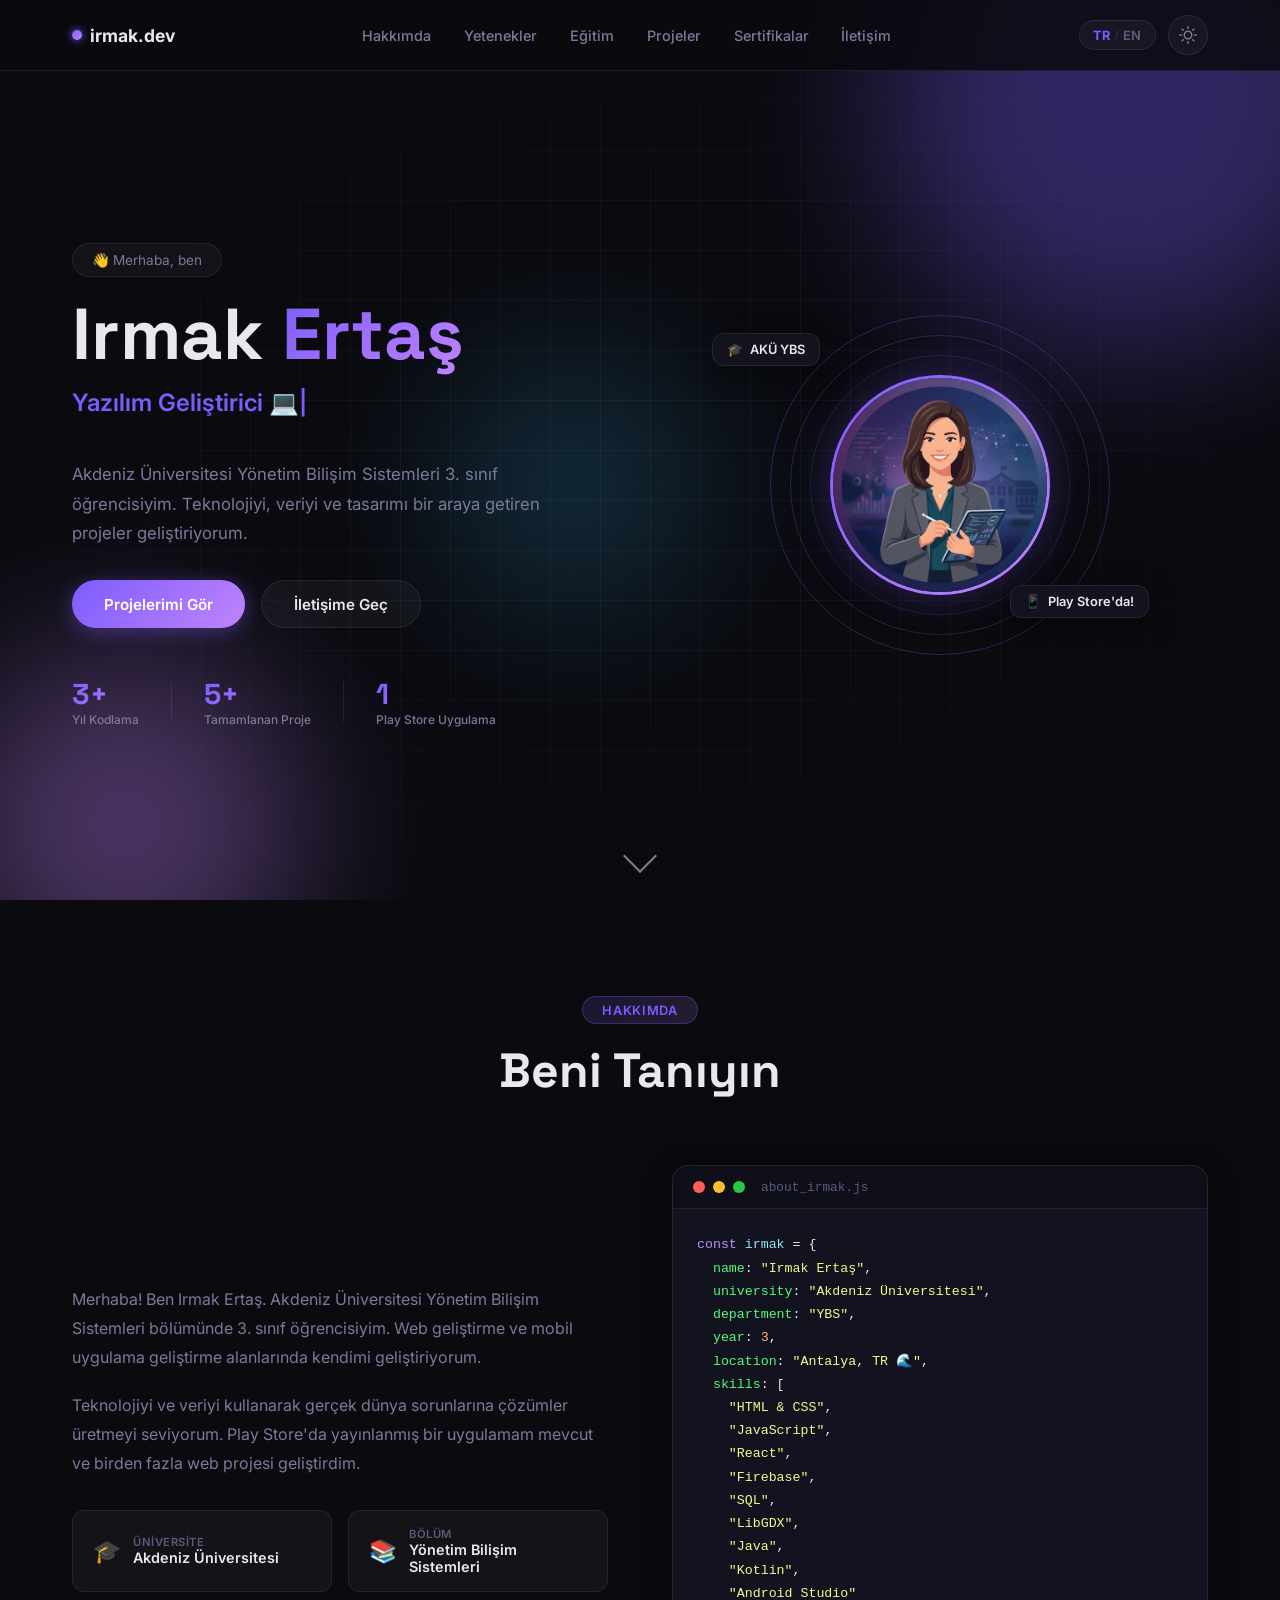
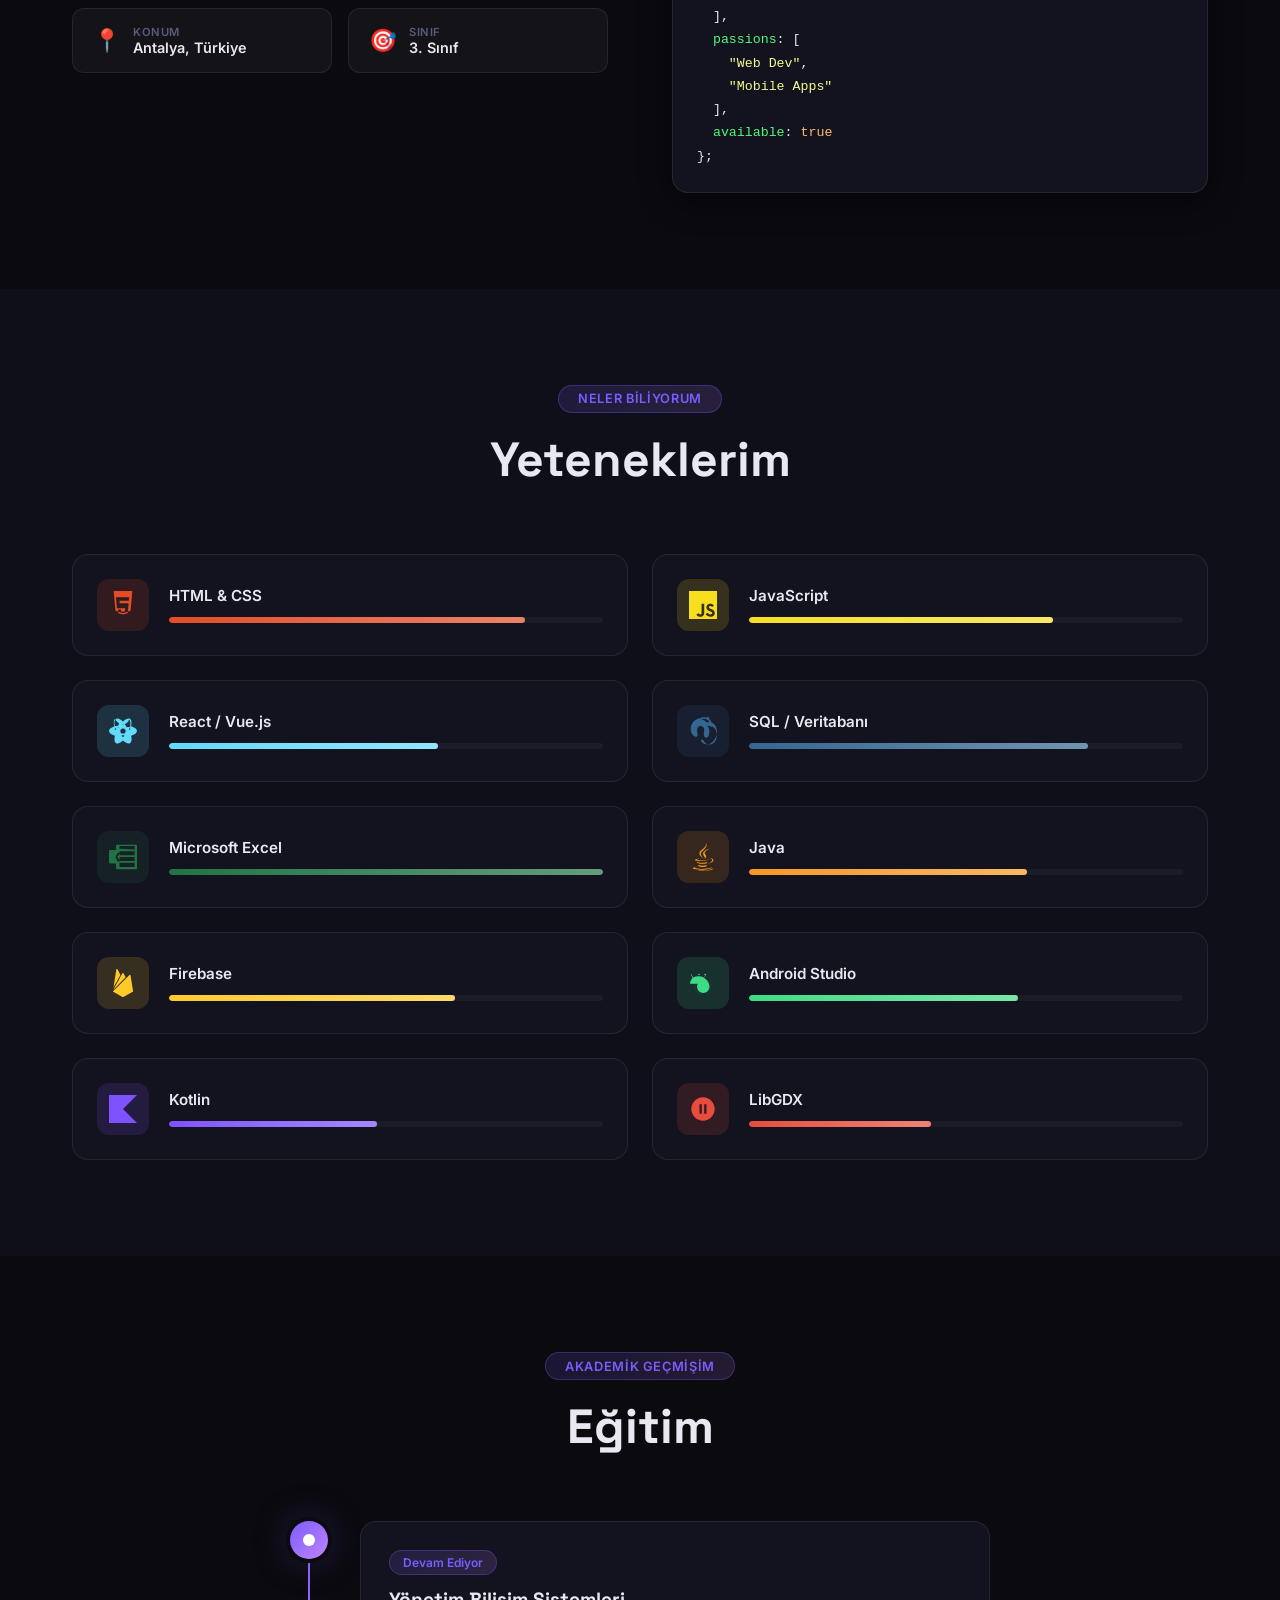
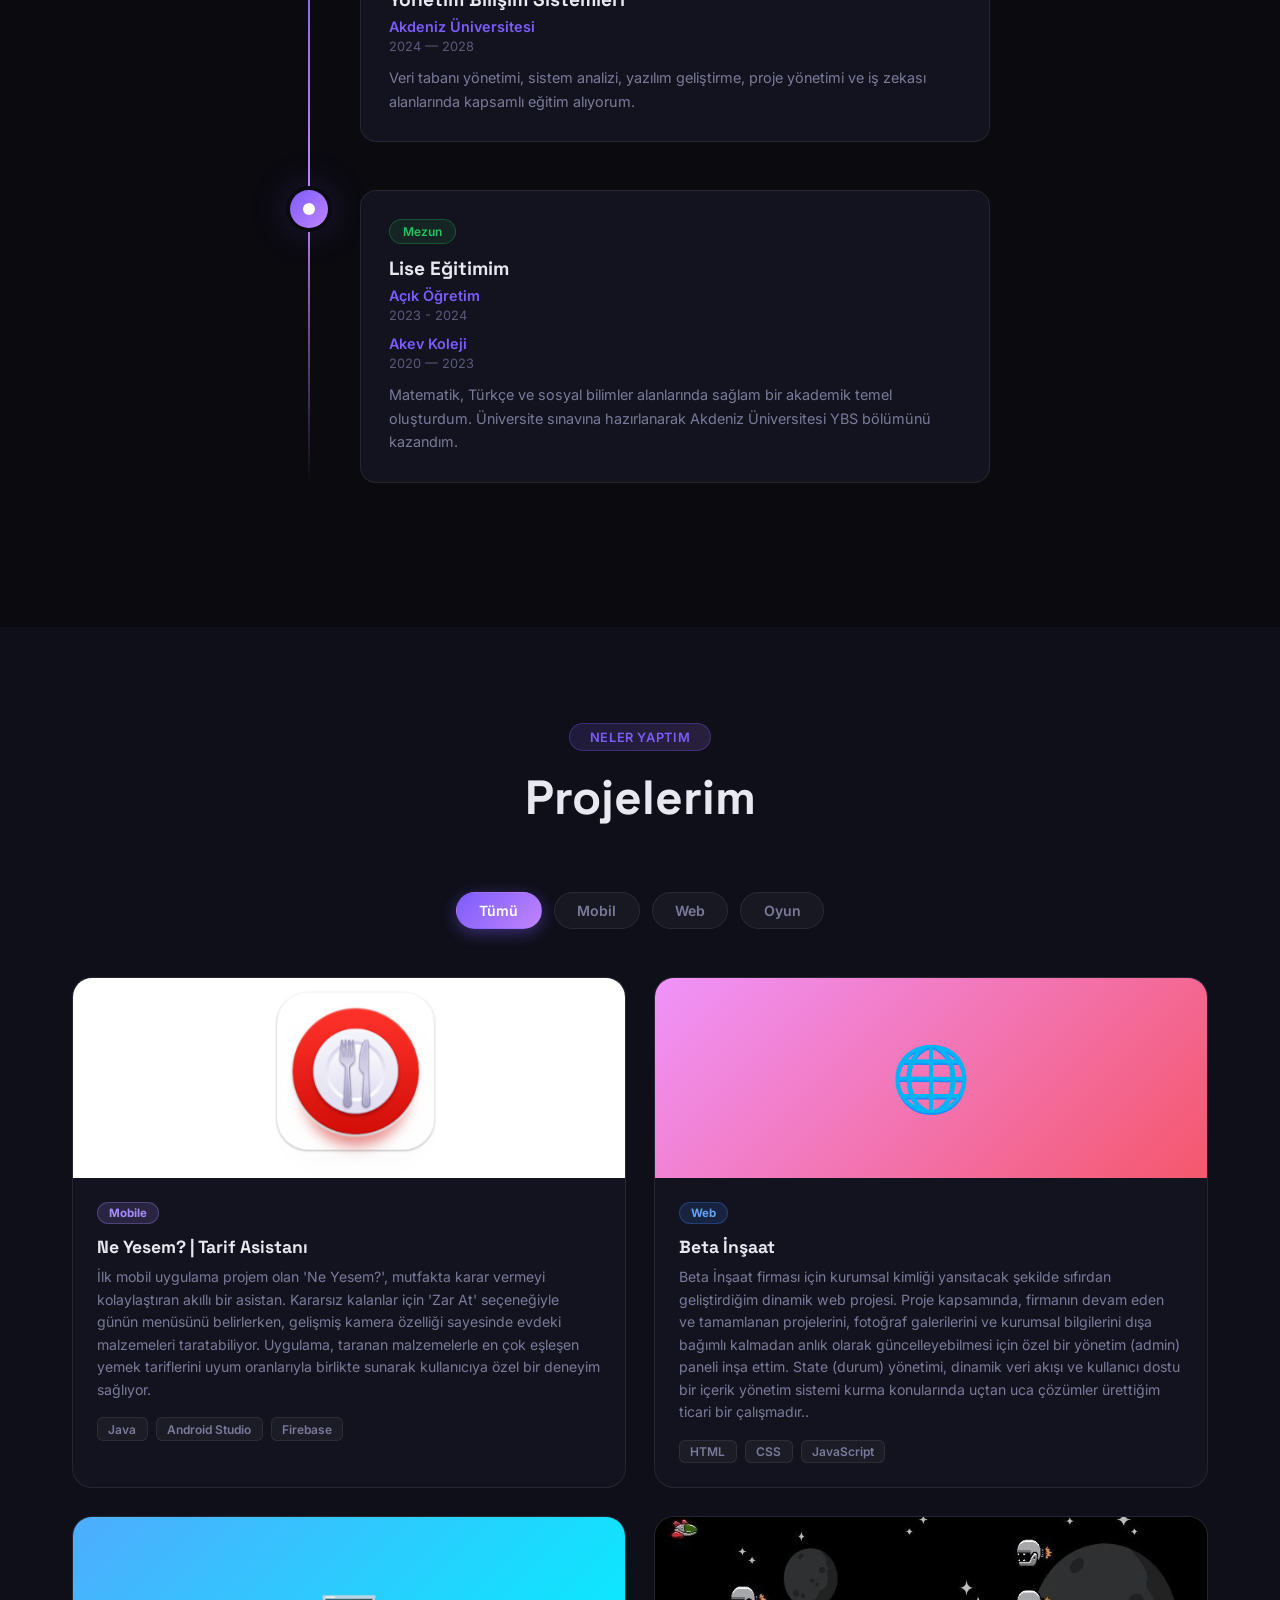
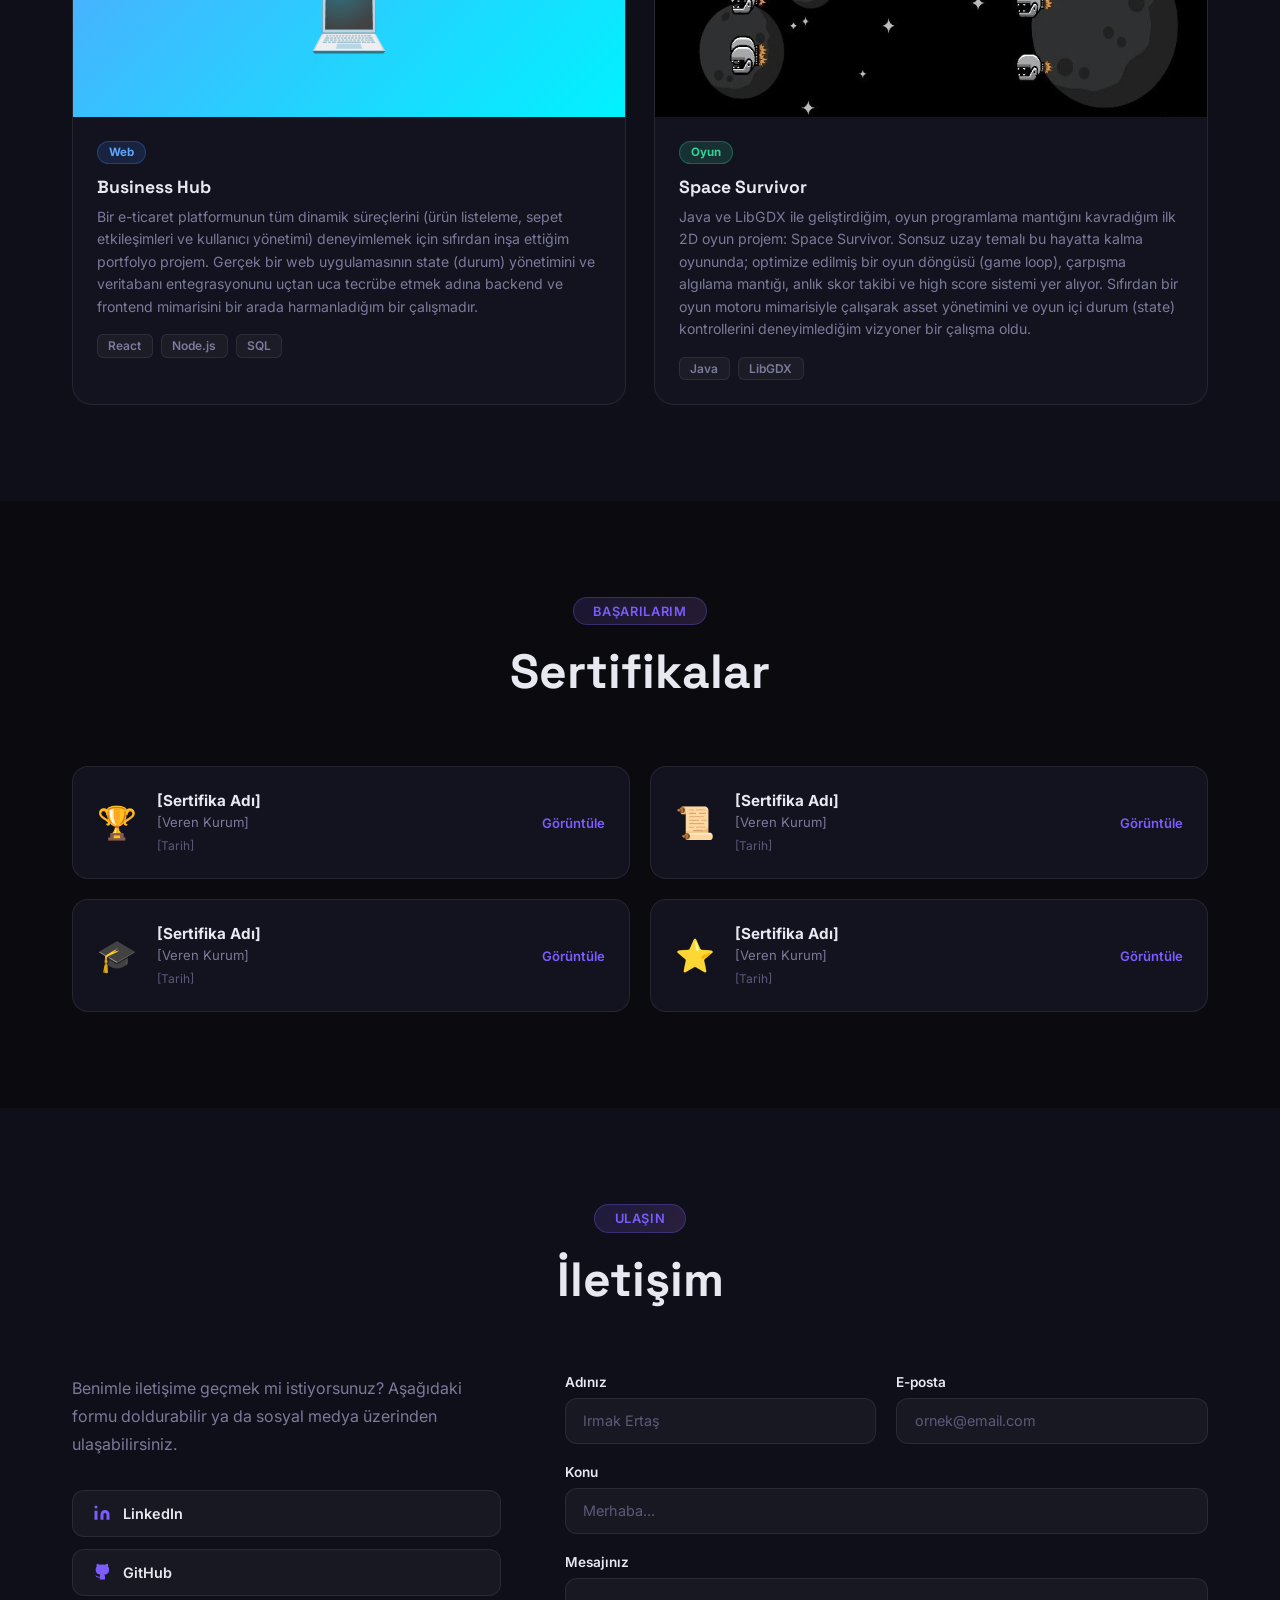
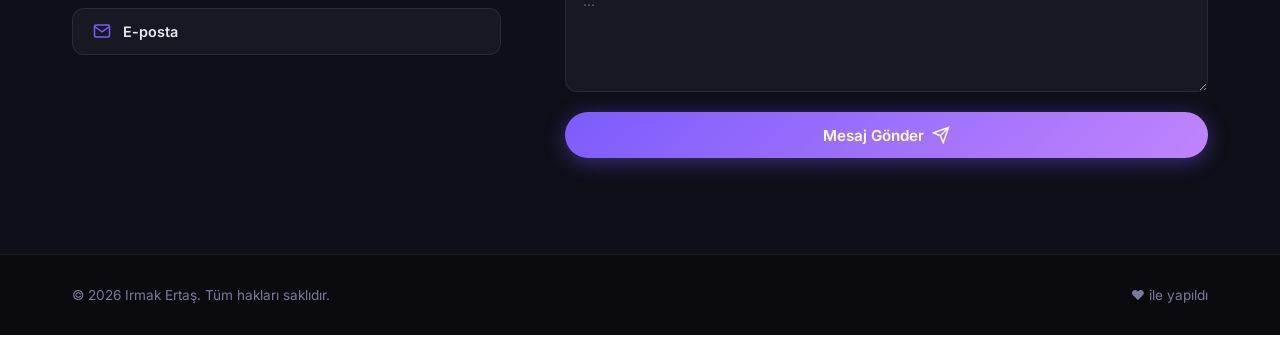
==== index.html @ b8848ba7 "Initial commit - Portfolio website with project details modal" ====
<!DOCTYPE html>
<html lang="tr" data-theme="dark">

<head>
  <meta charset="UTF-8" />
  <meta name="viewport" content="width=device-width, initial-scale=1.0" />
  <title>Irmak Ertaş | Portfolio</title>
  <meta name="description"
    content="Akdeniz Üniversitesi Yönetim Bilişim Sistemleri 3. sınıf öğrencisi Irmak Ertaş'ın kişisel portfolio web sitesi." />
  <link rel="preconnect" href="https://fonts.googleapis.com" />
  <link rel="preconnect" href="https://fonts.gstatic.com" crossorigin />
  <link
    href="https://fonts.googleapis.com/css2?family=Inter:wght@300;400;500;600;700;800;900&family=Space+Grotesk:wght@400;500;600;700&display=swap"
    rel="stylesheet" />
  <link rel="stylesheet" href="style.css" />
</head>

<body>

  <!-- ========== NAVBAR ========== -->
  <nav class="navbar" id="navbar">
    <div class="nav-container">
      <a href="#" class="nav-logo">
        <span class="logo-dot"></span>
        <span class="logo-text">irmak.dev</span>
      </a>
      <ul class="nav-links" id="navLinks">
        <li><a href="#about" data-tr="Hakkımda" data-en="About">Hakkımda</a></li>
        <li><a href="#skills" data-tr="Yetenekler" data-en="Skills">Yetenekler</a></li>
        <li><a href="#education" data-tr="Eğitim" data-en="Education">Eğitim</a></li>
        <li><a href="#projects" data-tr="Projeler" data-en="Projects">Projeler</a></li>
        <li><a href="#certificates" data-tr="Sertifikalar" data-en="Certificates">Sertifikalar</a></li>
        <li><a href="#contact" data-tr="İletişim" data-en="Contact">İletişim</a></li>
      </ul>
      <div class="nav-controls">
        <!-- Language Toggle -->
        <button class="lang-toggle" id="langToggle" aria-label="Language toggle" title="Change language">
          <span class="lang-active" id="langLabel">TR</span>
          <span class="lang-divider">/</span>
          <span class="lang-inactive">EN</span>
        </button>
        <!-- Theme Toggle -->
        <button class="theme-toggle" id="themeToggle" aria-label="Toggle theme">
          <svg class="sun-icon" xmlns="http://www.w3.org/2000/svg" viewBox="0 0 24 24" fill="none" stroke="currentColor"
            stroke-width="2" stroke-linecap="round" stroke-linejoin="round">
            <circle cx="12" cy="12" r="5" />
            <line x1="12" y1="1" x2="12" y2="3" />
            <line x1="12" y1="21" x2="12" y2="23" />
            <line x1="4.22" y1="4.22" x2="5.64" y2="5.64" />
            <line x1="18.36" y1="18.36" x2="19.78" y2="19.78" />
            <line x1="1" y1="12" x2="3" y2="12" />
            <line x1="21" y1="12" x2="23" y2="12" />
            <line x1="4.22" y1="19.78" x2="5.64" y2="18.36" />
            <line x1="18.36" y1="5.64" x2="19.78" y2="4.22" />
          </svg>
          <svg class="moon-icon" xmlns="http://www.w3.org/2000/svg" viewBox="0 0 24 24" fill="none"
            stroke="currentColor" stroke-width="2" stroke-linecap="round" stroke-linejoin="round">
            <path d="M21 12.79A9 9 0 1 1 11.21 3 7 7 0 0 0 21 12.79z" />
          </svg>
        </button>
        <!-- Hamburger -->
        <button class="hamburger" id="hamburger" aria-label="Menu">
          <span></span><span></span><span></span>
        </button>
      </div>
    </div>
  </nav>

  <!-- ========== HERO ========== -->
  <section class="hero" id="home">
    <div class="hero-bg">
      <div class="hero-orb orb-1"></div>
      <div class="hero-orb orb-2"></div>
      <div class="hero-orb orb-3"></div>
      <div class="grid-overlay"></div>
    </div>
    <div class="hero-container">
      <div class="hero-content">
        <div class="hero-badge" data-tr="👋 Merhaba, ben" data-en="👋 Hello, I'm">👋 Merhaba, ben</div>
        <h1 class="hero-name">Irmak <span class="gradient-text">Ertaş</span></h1>
        <div class="hero-typewriter">
          <span id="typewriter-text"></span><span class="cursor">|</span>
        </div>
        <p class="hero-desc"
          data-tr="Akdeniz Üniversitesi Yönetim Bilişim Sistemleri 3. sınıf öğrencisiyim. Teknolojiyi, veriyi ve tasarımı bir araya getiren projeler geliştiriyorum."
          data-en="I'm a 3rd year Management Information Systems student at Akdeniz University, building projects that blend technology, data, and design.">
          Akdeniz Üniversitesi Yönetim Bilişim Sistemleri 3. sınıf öğrencisiyim. Teknolojiyi, veriyi ve tasarımı bir
          araya getiren projeler geliştiriyorum.
        </p>
        <div class="hero-buttons">
          <a href="#projects" class="btn btn-primary" data-tr="Projelerimi Gör" data-en="View My Projects">Projelerimi
            Gör</a>
          <a href="#contact" class="btn btn-secondary" data-tr="İletişime Geç" data-en="Get In Touch">İletişime Geç</a>
        </div>
        <div class="hero-stats">
          <div class="stat-item">
            <span class="stat-num">3+</span>
            <span class="stat-label" data-tr="Yıl Kodlama" data-en="Years Coding">Yıl Kodlama</span>
          </div>
          <div class="stat-divider"></div>
          <div class="stat-item">
            <span class="stat-num">5+</span>
            <span class="stat-label" data-tr="Tamamlanan Proje" data-en="Projects Done">Tamamlanan Proje</span>
          </div>
          <div class="stat-divider"></div>
          <div class="stat-item">
            <span class="stat-num">1</span>
            <span class="stat-label" data-tr="Play Store Uygulama" data-en="Play Store App">Play Store Uygulama</span>
          </div>
        </div>
      </div>
      <div class="hero-visual">
        <div class="avatar-wrapper">
          <div class="avatar-ring ring-1"></div>
          <div class="avatar-ring ring-2"></div>
          <div class="avatar-ring ring-3"></div>
          <div class="avatar-img-container">
            <img src="assets/profile.png" alt="Irmak Ertaş" class="avatar-img" id="profileImg" />
          </div>
          <div class="floating-badge badge-1">
            <span>🎓</span>
            <span data-tr="AKÜ YBS" data-en="AU MIS">AKÜ YBS</span>
          </div>
          <div class="floating-badge badge-2">
            <span>📱</span>
            <span data-tr="Play Store'da!" data-en="On Play Store!">Play Store'da!</span>
          </div>
        </div>
      </div>
    </div>
    <div class="scroll-indicator">
      <div class="scroll-arrow"></div>
    </div>
  </section>

  <!-- ========== ABOUT ========== -->
  <section class="section" id="about">
    <div class="container">
      <div class="section-header">
        <span class="section-tag" data-tr="Hakkımda" data-en="About Me">Hakkımda</span>
        <h2 class="section-title" data-tr="Beni Tanıyın" data-en="Get to Know Me">Beni <span
            class="gradient-text">Tanıyın</span></h2>
      </div>
      <div class="about-grid">
        <div class="about-text">
          <p data-tr="Merhaba! Ben Irmak Ertaş. Akdeniz Üniversitesi Yönetim Bilişim Sistemleri bölümünde 3. sınıf öğrencisiyim. Web geliştirme ve mobil uygulama geliştirme alanlarında kendimi geliştiriyorum."
            data-en="Hi! I'm Irmak Ertaş. I'm a 3rd year Management Information Systems student at Akdeniz University. I'm developing myself in web development, and mobile app development.">
            Merhaba! Ben Irmak Ertaş. Akdeniz Üniversitesi Yönetim Bilişim Sistemleri bölümünde 3. sınıf öğrencisiyim.
            Web geliştirme ve mobil uygulama geliştirme alanlarında kendimi geliştiriyorum.
          </p>
          <p data-tr="Teknolojiyi ve veriyi kullanarak gerçek dünya sorunlarına çözümler üretmeyi seviyorum. Play Store'da yayınlanmış bir uygulamam mevcut ve birden fazla web projesi geliştirdim."
            data-en="I love using technology and data to solve real-world problems. I have a published app on the Play Store and have developed multiple web projects.">
            Teknolojiyi ve veriyi kullanarak gerçek dünya sorunlarına çözümler üretmeyi seviyorum. Play Store'da
            yayınlanmış bir uygulamam mevcut ve birden fazla web projesi geliştirdim.
          </p>
          <p data-tr="" data-en="">

          </p>
          <div class="about-info-cards">
            <div class="info-card">
              <span class="info-icon">🎓</span>
              <div>
                <span class="info-label" data-tr="Üniversite" data-en="University">Üniversite</span>
                <span class="info-value">Akdeniz Üniversitesi</span>
              </div>
            </div>
            <div class="info-card">
              <span class="info-icon">📚</span>
              <div>
                <span class="info-label" data-tr="Bölüm" data-en="Department">Bölüm</span>
                <span class="info-value" data-tr="Yönetim Bilişim Sistemleri"
                  data-en="Management Information Systems">Yönetim Bilişim Sistemleri</span>
              </div>
            </div>
            <div class="info-card">
              <span class="info-icon">📍</span>
              <div>
                <span class="info-label" data-tr="Konum" data-en="Location">Konum</span>
                <span class="info-value">Antalya, Türkiye</span>
              </div>
            </div>
            <div class="info-card">
              <span class="info-icon">🎯</span>
              <div>
                <span class="info-label" data-tr="Sınıf" data-en="Year">Sınıf</span>
                <span class="info-value" data-tr="3. Sınıf" data-en="3rd Year">3. Sınıf</span>
              </div>
            </div>
          </div>
        </div>
        <div class="about-card-visual">
          <div class="code-card">
            <div class="code-header">
              <span class="code-dot red"></span>
              <span class="code-dot yellow"></span>
              <span class="code-dot green"></span>
              <span class="code-filename">about_irmak.js</span>
            </div>
            <pre class="code-body"><code><span class="c-purple">const</span> <span class="c-blue">irmak</span> = {
  <span class="c-green">name</span>: <span class="c-yellow">"Irmak Ertaş"</span>,
  <span class="c-green">university</span>: <span class="c-yellow">"Akdeniz Üniversitesi"</span>,
  <span class="c-green">department</span>: <span class="c-yellow">"YBS"</span>,
  <span class="c-green">year</span>: <span class="c-orange">3</span>,
  <span class="c-green">location</span>: <span class="c-yellow">"Antalya, TR 🌊"</span>,
  <span class="c-green">skills</span>: [
    <span class="c-yellow">"HTML & CSS"</span>,
    <span class="c-yellow">"JavaScript"</span>,
    <span class="c-yellow">"React"</span>,
    <span class="c-yellow">"Firebase"</span>,
    <span class="c-yellow">"SQL"</span>,
    <span class="c-yellow">"LibGDX"</span>,
    <span class="c-yellow">"Java"</span>,
    <span class="c-yellow">"Kotlin"</span>,
    <span class="c-yellow">"Android Studio"</span>
  ],
  <span class="c-green">passions</span>: [
    <span class="c-yellow">"Web Dev"</span>,
    <span class="c-yellow">"Mobile Apps"</span>
  ],
  <span class="c-green">available</span>: <span class="c-orange">true</span>
};</code></pre>
          </div>
        </div>
      </div>
    </div>
  </section>

  <!-- ========== SKILLS ========== -->
  <section class="section section-alt" id="skills">
    <div class="container">
      <div class="section-header">
        <span class="section-tag" data-tr="Neler Biliyorum" data-en="What I Know">Neler Biliyorum</span>
        <h2 class="section-title" data-tr="Yeteneklerim" data-en="My Skills">Yetene<span
            class="gradient-text">klerim</span></h2>
      </div>
      <div class="skills-grid">

        <!-- HTML & CSS — 3 proje, temel web, güçlü -->
        <div class="skill-card">
          <div class="skill-icon-wrap" style="--c:#e34c26">
            <svg viewBox="0 0 24 24" fill="currentColor">
              <path
                d="M4 0l1.5 17 6.5 2 6.5-2L20 0H4zm13.3 5.3l-.3 3H9l.2 2.3h7.6l-.8 8.5-4 1.1-4-1.1-.3-3.3h2.5l.1 1.5 1.7.5 1.7-.5.2-2.5H6.8L6 5.3h11.3z" />
            </svg>
          </div>
          <div class="skill-info">
            <div class="skill-name-row">
              <span class="skill-name">HTML &amp; CSS</span>
            </div>
            <div class="skill-bar">
              <div class="skill-fill" style="--pct:82%;--c:#e34c26"></div>
            </div>
          </div>
        </div>

        <!-- JavaScript — 3 proje -->
        <div class="skill-card">
          <div class="skill-icon-wrap" style="--c:#f7df1e">
            <svg viewBox="0 0 24 24" fill="currentColor">
              <path
                d="M0 0h24v24H0V0zm22.034 18.276c-.175-1.095-.888-2.015-3.003-2.873-.736-.345-1.554-.585-1.797-1.14-.091-.33-.105-.51-.046-.705.15-.646.915-.84 1.515-.66.39.12.75.42.976.9 1.034-.676 1.034-.676 1.755-1.125-.27-.42-.404-.601-.586-.78-.63-.705-1.469-1.065-2.834-1.034l-.705.089c-.676.165-1.32.525-1.71 1.005-1.14 1.291-.811 3.541.569 4.471 1.365 1.02 3.361 1.244 3.616 2.205.24 1.17-.87 1.545-1.966 1.41-.811-.18-1.26-.586-1.755-1.336l-1.83 1.051c.21.48.45.689.81 1.109 1.74 1.756 6.09 1.666 6.871-1.004.029-.09.24-.705.074-1.65l.046.067zm-8.983-7.245h-2.248c0 1.938-.009 3.864-.009 5.805 0 1.232.063 2.363-.138 2.711-.33.689-1.18.601-1.566.48-.396-.196-.597-.466-.83-.855-.063-.105-.11-.196-.127-.196l-1.825 1.125c.305.63.75 1.172 1.324 1.517.855.51 2.004.675 3.207.405.783-.226 1.458-.691 1.811-1.411.51-.93.402-2.07.397-3.346.012-2.054 0-4.109 0-6.179l.004-.056z" />
            </svg>
          </div>
          <div class="skill-info">
            <div class="skill-name-row">
              <span class="skill-name">JavaScript</span>
            </div>
            <div class="skill-bar">
              <div class="skill-fill" style="--pct:70%;--c:#f7df1e"></div>
            </div>
          </div>
        </div>

        <!-- React / Vue.js — 3 proje, framework daha zor -->
        <div class="skill-card">
          <div class="skill-icon-wrap" style="--c:#61dafb">
            <svg viewBox="0 0 24 24" fill="currentColor">
              <path
                d="M14.23 12.004a2.236 2.236 0 0 1-2.235 2.236 2.236 2.236 0 0 1-2.236-2.236 2.236 2.236 0 0 1 2.235-2.236 2.236 2.236 0 0 1 2.236 2.236zm2.648-10.69c-1.346 0-3.107.96-4.888 2.622-1.78-1.653-3.542-2.602-4.887-2.602-.41 0-.783.093-1.106.278-1.375.793-1.683 3.264-.973 6.365C1.98 8.917 0 10.42 0 12.004c0 1.59 1.99 3.097 5.043 4.03-.704 3.113-.39 5.588.988 6.38.32.187.69.275 1.102.275 1.345 0 3.107-.96 4.888-2.624 1.78 1.654 3.542 2.603 4.887 2.603.41 0 .783-.09 1.106-.275 1.374-.792 1.683-3.263.973-6.365C22.02 15.096 24 13.59 24 12.004c0-1.59-1.99-3.097-5.043-4.032.704-3.11.39-5.587-.988-6.38-.318-.184-.688-.277-1.092-.278zm-.005 1.09c.735 0 1.445.416 1.445 3.354 0 .92-.108 1.937-.311 2.993a18.85 18.85 0 0 0-.427-.064 30.19 30.19 0 0 0-.951-.096 29.23 29.23 0 0 0-1.463-.058c-.468-.713-.962-1.4-1.487-2.046.553-.558 1.097-1.06 1.617-1.489 1.036-.861 1.99-1.594 1.577-1.594zm-10.56 0c-.413 0-.76.222-.76.22 0 0 .54.733 1.577 1.594.52.43 1.064.931 1.617 1.49-.525.645-1.02 1.332-1.487 2.044-.525.015-1.008.038-1.463.059-.318.014-.638.034-.951.096a18.85 18.85 0 0 0-.427.064c-.203-1.056-.31-2.073-.31-2.993 0-2.938.71-3.354 1.445-3.354zm5.307 3.99c.289.003.578.013.865.027a29.41 29.41 0 0 1 .77.066 23.6 23.6 0 0 1-.771.066 29.41 29.41 0 0 1-.864.027zm3.483 1.648a32.23 32.23 0 0 1 .627 1.127c-.206.016-.414.03-.624.042a35.7 35.7 0 0 0-.003-1.17zm-6.966 0c0 .392-.003.784 0 1.17-.21-.012-.418-.026-.624-.042.182-.38.393-.757.624-1.128zm9.726 1.584c.186.352.36.705.52 1.056a20.01 20.01 0 0 1-.874.256c-.17-.356-.35-.71-.541-1.06.31-.083.607-.166.895-.252zm-12.485 0c.288.086.585.169.895.252-.19.35-.37.704-.54 1.06a20.01 20.01 0 0 1-.874-.256c.16-.351.334-.704.52-1.056zM12 15.71c.438 0 .869-.012 1.294-.034-.416.672-.84 1.28-1.294 1.8-.454-.52-.878-1.128-1.294-1.8.425.022.856.034 1.294.034z" />
            </svg>
          </div>
          <div class="skill-info">
            <div class="skill-name-row">
              <span class="skill-name">React / Vue.js</span>
            </div>
            <div class="skill-bar">
              <div class="skill-fill" style="--pct:62%;--c:#61dafb"></div>
            </div>
          </div>
        </div>

        <!-- SQL — YBS öğrencisi, ders + proje -->
        <div class="skill-card">
          <div class="skill-icon-wrap" style="--c:#336791">
            <svg viewBox="0 0 24 24" fill="currentColor">
              <path
                d="M17.128 0a10.134 10.134 0 0 0-2.755.403l-.063.02A10.922 10.922 0 0 0 12.6.258C11.422.238 10.41.524 9.594 1.101L9.5 1.166C7.5 1.35 5.633 2.295 4.24 3.646 2.495 5.38 1.52 7.624 1.47 9.94c-.055 2.048.52 3.874 1.662 5.272.59.72 1.613 1.58 2.7 1.728.438.07.81-.04 1.08-.298a.87.87 0 0 0 .35-.598l.008-.078c.118-1.286-.044-2.187-.186-3.006-.11-.632-.21-1.226-.18-1.924.072-1.816 1.42-3.23 3.026-3.23.37 0 .744.07 1.106.202 1.03.381 1.754 1.283 1.95 2.374.14.779.067 1.54-.09 2.18-.312 1.24-.343 2.335-.104 3.355.09.37.318 1.2 1.102 1.588.44.22.91.27 1.36.15.775-.21 1.36-.89 1.77-2.016.343-.958.507-2.03.507-3.26 0-1.466-.39-2.82-1.11-3.82a5.077 5.077 0 0 0-.925-1.002c.326-.024.66-.035 1-.035.877 0 1.743.126 2.58.375 3.04.892 4.75 3.597 4.75 7.55 0 1.84-.364 3.5-1.05 4.84-.617 1.215-1.48 2.14-2.52 2.712a5.18 5.18 0 0 1-2.604.666c-1.26 0-2.516-.463-3.586-1.302-.83-.648-1.428-1.46-1.753-2.406l-.114-.335-.328-.127a3.31 3.31 0 0 0-.637-.164c-.265-.04-.5-.013-.66.076-.225.125-.325.37-.275.656.11.633.455 1.22 1.007 1.745 1.136 1.077 2.656 1.656 4.276 1.656.757 0 1.532-.145 2.264-.432 1.132-.44 2.165-1.21 2.99-2.233C23.59 17.086 24 15.2 24 13.08c0-2.57-.61-4.665-1.815-6.172C20.967 5.36 19.304 4.37 17.128 4.37a7.79 7.79 0 0 0-2.082.28 6.085 6.085 0 0 0-2.95-2.197 6.8 6.8 0 0 0-1.64-.405c.37-.196.776-.34 1.214-.427.723-.143 1.48-.143 2.198-.005 1.263.243 2.37.87 3.194 1.815.835.96 1.29 2.225 1.29 3.64 0 .45-.044.898-.13 1.333a4.15 4.15 0 0 1 .56-.037c.263 0 .52.022.77.065a8.45 8.45 0 0 0 .085-.898c.04-.658.006-1.29-.098-1.874-.26-1.475-1.025-2.73-2.205-3.63A6.67 6.67 0 0 0 17.128 0z" />
            </svg>
          </div>
          <div class="skill-info">
            <div class="skill-name-row">
              <span class="skill-name">SQL / Veritabanı</span>
            </div>
            <div class="skill-bar">
              <div class="skill-fill" style="--pct:78%;--c:#336791"></div>
            </div>
          </div>
        </div>

        <!-- Excel — YBS öğrencisi, aktif kullanım -->
        <div class="skill-card">
          <div class="skill-icon-wrap" style="--c:#217346">
            <svg viewBox="0 0 24 24" fill="currentColor">
              <path
                d="M23 1.5q.41 0 .7.3.3.29.3.7v19q0 .41-.3.7-.29.3-.7.3H7q-.41 0-.7-.3-.3-.29-.3-.7v-4H1q-.41 0-.7-.3-.3-.29-.3-.7V7q0-.41.3-.7Q.58 6 1 6h5V2.5q0-.41.3-.7.29-.3.7-.3zM6 13.28l1.42 2.66h2.14l-2.38-3.87 2.34-3.63H7.46L6 11.24l-.38.66-.06.1zM4.4 8.44H2.28L2.26 8h-.01v-.01q0-.43.3-.72.28-.3.71-.3h1.24V8.44zm0 1.5v1.5H2.1l-.03-1.5zm0 3v1.5H2.1l-.03-1.5zm0 3v1.5H2.07c-.41 0-.74-.33-.74-.74v-.76zM22 20.5V17H9v3.5zm0-5V12H9v3.5zm0-5V7H9v3.5zm0-5V2.5H9V5z" />
            </svg>
          </div>
          <div class="skill-info">
            <div class="skill-name-row">
              <span class="skill-name">Microsoft Excel</span>
            </div>
            <div class="skill-bar">
              <div class="skill-fill" style="--pct:100%;--c:#217346"></div>
            </div>
          </div>
        </div>

        <!-- Java — 2 proje -->
        <div class="skill-card">
          <div class="skill-icon-wrap" style="--c:#f89820">
            <svg viewBox="0 0 24 24" fill="currentColor">
              <path
                d="M8.851 18.56s-.917.534.653.714c1.902.218 2.874.187 4.969-.211 0 0 .552.346 1.321.646-4.699 2.013-10.633-.118-6.943-1.149M8.276 15.933s-1.028.761.542.924c2.032.209 3.636.227 6.413-.308 0 0 .384.389.987.602-5.679 1.661-12.007.13-7.942-1.218M13.116 11.475c1.158 1.333-.304 2.533-.304 2.533s2.939-1.518 1.589-3.418c-1.261-1.772-2.228-2.652 3.007-5.688 0-.001-8.216 2.051-4.292 6.573M19.33 20.504s.679.559-.747.991c-2.712.822-11.288 1.069-13.669.033-.856-.373.75-.89 1.254-.998.527-.114.828-.093.828-.093-.953-.671-6.156 1.317-2.643 1.887 9.58 1.553 17.462-.7 14.977-1.82M9.292 13.21s-4.362 1.036-1.544 1.412c1.189.159 3.561.123 5.77-.062 1.806-.152 3.618-.477 3.618-.477s-.637.272-1.098.587c-4.429 1.165-12.986.623-10.522-.568 2.082-1.006 3.776-.892 3.776-.892M17.116 17.584c4.503-2.34 2.421-4.589.968-4.285-.355.074-.515.138-.515.138s.132-.207.385-.297c2.875-1.011 5.086 2.981-.928 4.562 0-.001.07-.062.09-.118M14.401 0s2.494 2.494-2.365 6.33c-3.896 3.077-.888 4.832-.001 6.836-2.274-2.053-3.943-3.858-2.824-5.539 1.644-2.469 6.197-3.665 5.19-7.627M9.734 23.924c4.322.277 10.959-.153 11.116-2.198 0 0-.302.775-3.572 1.391-3.688.694-8.239.613-10.937.168 0-.001.553.457 3.393.639" />
            </svg>
          </div>
          <div class="skill-info">
            <div class="skill-name-row">
              <span class="skill-name">Java</span>
            </div>
            <div class="skill-bar">
              <div class="skill-fill" style="--pct:64%;--c:#f89820"></div>
            </div>
          </div>
        </div>

        <!-- Firebase — 3 proje -->
        <div class="skill-card">
          <div class="skill-icon-wrap" style="--c:#FFCA28">
            <svg viewBox="0 0 24 24" fill="currentColor">
              <path
                d="M3.89 15.672L6.255.461A.542.542 0 0 1 7.27.288l2.543 4.771zm16.794 3.692l-2.25-14a.54.54 0 0 0-.919-.295L3.316 19.365l7.856 4.427a1.621 1.621 0 0 0 1.588 0zM14.3 7.147l-1.82-3.482a.542.542 0 0 0-.96 0L3.53 17.984z" />
            </svg>
          </div>
          <div class="skill-info">
            <div class="skill-name-row">
              <span class="skill-name">Firebase</span>
            </div>
            <div class="skill-bar">
              <div class="skill-fill" style="--pct:66%;--c:#FFCA28"></div>
            </div>
          </div>
        </div>

        <!-- Android Studio — 2 proje -->
        <div class="skill-card">
          <div class="skill-icon-wrap" style="--c:#3DDC84">
            <svg viewBox="0 0 24 24" fill="currentColor">
              <path
                d="M17.523 15.341a5.322 5.322 0 0 1-5.321 5.322 5.322 5.322 0 0 1-5.321-5.322 5.322 5.322 0 0 1 5.321-5.322 5.322 5.322 0 0 1 5.321 5.322zm1.338 0a6.66 6.66 0 0 0-6.659-6.66 6.66 6.66 0 0 0-6.66 6.66 6.66 6.66 0 0 0 6.66 6.659 6.66 6.66 0 0 0 6.659-6.659zm-13.32 0c0-3.677 2.983-6.66 6.66-6.66s6.66 2.983 6.66 6.66-2.983 6.659-6.66 6.659-6.66-2.982-6.66-6.659zM3.152 7.531L1.6 4.786a.268.268 0 0 1 .099-.366.268.268 0 0 1 .366.099l1.572 2.722a9.615 9.615 0 0 1 4.534-1.131 9.628 9.628 0 0 1 4.535 1.13l1.57-2.72a.267.267 0 0 1 .366-.1.267.267 0 0 1 .099.366L12.79 7.53a9.496 9.496 0 0 1 4.42 5.19H.774a9.495 9.495 0 0 1 2.378-5.189zm6.02-2.842a.66.66 0 0 1-.659.66.66.66 0 0 1-.66-.66.66.66 0 0 1 .66-.659.66.66 0 0 1 .659.66zm5.321 0a.66.66 0 0 1-.659.66.66.66 0 0 1-.659-.66.66.66 0 0 1 .659-.659.66.66 0 0 1 .659.66z" />
            </svg>
          </div>
          <div class="skill-info">
            <div class="skill-name-row">
              <span class="skill-name">Android Studio</span>
            </div>
            <div class="skill-bar">
              <div class="skill-fill" style="--pct:62%;--c:#3DDC84"></div>
            </div>
          </div>
        </div>

        <!-- Kotlin — 1 proje -->
        <div class="skill-card">
          <div class="skill-icon-wrap" style="--c:#7F52FF">
            <svg viewBox="0 0 24 24" fill="currentColor">
              <path d="M24 24H0V0h24L12 12z" />
            </svg>
          </div>
          <div class="skill-info">
            <div class="skill-name-row">
              <span class="skill-name">Kotlin</span>
            </div>
            <div class="skill-bar">
              <div class="skill-fill" style="--pct:48%;--c:#7F52FF"></div>
            </div>
          </div>
        </div>

        <!-- LibGDX — 1 proje -->
        <div class="skill-card">
          <div class="skill-icon-wrap" style="--c:#e74c3c">
            <svg viewBox="0 0 24 24" fill="currentColor">
              <path
                d="M12 2C6.48 2 2 6.48 2 12s4.48 10 10 10 10-4.48 10-10S17.52 2 12 2zm-1 14H9V8h2v8zm4 0h-2V8h2v8z" />
            </svg>
          </div>
          <div class="skill-info">
            <div class="skill-name-row">
              <span class="skill-name">LibGDX</span>
            </div>
            <div class="skill-bar">
              <div class="skill-fill" style="--pct:42%;--c:#e74c3c"></div>
            </div>
          </div>
        </div>

      </div>
    </div>
  </section>




  <!-- ========== EDUCATION ========== -->
  <section class="section" id="education">
    <div class="container">
      <div class="section-header">
        <span class="section-tag" data-tr="Akademik Geçmişim" data-en="Academic Background">Akademik Geçmişim</span>
        <h2 class="section-title" data-tr="Eğitim" data-en="Education">Eği<span class="gradient-text">tim</span></h2>
      </div>
      <div class="timeline">
        <div class="timeline-item">
          <div class="timeline-dot"></div>
          <div class="timeline-card">
            <div class="timeline-badge" data-tr="Devam Ediyor" data-en="In Progress">Devam Ediyor</div>
            <h3 data-tr="Yönetim Bilişim Sistemleri" data-en="Management Information Systems">Yönetim Bilişim Sistemleri
            </h3>
            <p class="timeline-org">Akdeniz Üniversitesi</p>
            <p class="timeline-date">2024 — 2028</p>
            <p class="timeline-desc"
              data-tr="Veri tabanı yönetimi, sistem analizi, yazılım geliştirme, proje yönetimi ve iş zekası alanlarında kapsamlı eğitim alıyorum."
              data-en="Receiving comprehensive training in database management, system analysis, software development, project management, and business intelligence.">
              Veri tabanı yönetimi, sistem analizi, yazılım geliştirme, proje yönetimi ve iş zekası alanlarında kapsamlı
              eğitim alıyorum.
            </p>
          </div>
        </div>
        <div class="timeline-item">
          <div class="timeline-dot"></div>
          <div class="timeline-card">
            <div class="timeline-badge complete" data-tr="Mezun" data-en="Graduated">Mezun</div>
            <h3 data-tr="Lise Eğitimim" data-en="High School">Lise Eğitimim</h3>
            <p class="timeline-org">Açık Öğretim</p>
            <p class="timeline-date">2023 - 2024</p>
            <p class="timeline-org">Akev Koleji</p>
            <p class="timeline-date">2020 — 2023</p>
            <p class="timeline-desc"
              data-tr="Matematik, Türkçe ve sosyal bilimler alanlarında sağlam bir akademik temel oluşturdum. Üniversite sınavına hazırlanarak Akdeniz Üniversitesi YBS bölümünü kazandım."
              data-en="Built a strong academic foundation in mathematics, science and social studies. Prepared for university entrance exams and earned a place in Akdeniz University's MIS department.">
              Matematik, fen ve sosyal bilimler alanlarında sağlam bir akademik temel oluşturdum. Üniversite sınavına
              hazırlanarak Akdeniz Üniversitesi YBS bölümünü kazandım.
            </p>
          </div>
        </div>
      </div>
    </div>
  </section>

  <!-- ========== PROJECTS ========== -->
  <section class="section section-alt" id="projects">
    <div class="container">
      <div class="section-header">
        <span class="section-tag" data-tr="Neler Yaptım" data-en="What I've Built">Neler Yaptım</span>
        <h2 class="section-title" data-tr="Projelerim" data-en="My Projects">Projele<span
            class="gradient-text">rim</span></h2>
      </div>
      <div class="projects-filter">
        <button class="filter-btn active" data-filter="all" data-tr="Tümü" data-en="All">Tümü</button>
        <button class="filter-btn" data-filter="mobile" data-tr="Mobil" data-en="Mobile">Mobil</button>
        <button class="filter-btn" data-filter="web" data-tr="Web" data-en="Web">Web</button>
        <button class="filter-btn" data-filter="game" data-tr="Oyun" data-en="Game">Oyun</button>
      </div>
      <div class="projects-grid" id="projectsGrid">

        <!-- Play Store App -->
        <div class="project-card" data-category="mobile">
          <div class="project-img-wrap">
            <img src="assets/neyesem_logo.png" alt="Ne Yesem? | Tarif Asistanı" class="project-img project-img-contain" />
            <div class="project-overlay">
              <a href="https://play.google.com/store/apps/details?id=com.irmakertas.neyesem&amp;pli=1" class="proj-link" id="projLinkPlayStore" data-tr="Play Store'da Gör"
                data-en="View on Play Store">
                <svg viewBox="0 0 24 24" fill="none" stroke="currentColor" stroke-width="2">
                  <path d="M18 13v6a2 2 0 0 1-2 2H5a2 2 0 0 1-2-2V8a2 2 0 0 1 2-2h6" />
                  <polyline points="15 3 21 3 21 9" />
                  <line x1="10" y1="14" x2="21" y2="3" />
                </svg>
                <span data-tr="Play Store'da Gör" data-en="View on Play Store">Play Store'da Gör</span>
              </a>
            </div>
          </div>
          <div class="project-info">
            <div class="project-tags">
              <span class="tag tag-mobile">Mobile</span>
            </div>
            <h3 class="project-title" data-tr="Ne Yesem? | Tarif Asistanı"
              data-en="What Should I Eat? | Recipe Assistant">Ne Yesem? | Tarif Asistanı</h3>
            <p class="project-desc"
              data-tr="İlk mobil uygulama projem olan 'Ne Yesem?', mutfakta karar vermeyi kolaylaştıran akıllı bir asistan. Kararsız kalanlar için 'Zar At' seçeneğiyle günün menüsünü belirlerken, gelişmiş kamera özelliği sayesinde evdeki malzemeleri taratabiliyor. Uygulama, taranan malzemelerle en çok eşleşen yemek tariflerini uyum oranlarıyla birlikte sunarak kullanıcıya özel bir deneyim sağlıyor."
              data-en="My first mobile application project, 'Ne Yesem?', is a smart assistant that simplifies decision-making in the kitchen. For those who are undecided, it determines the menu of the day with the 'Roll a Die' option, while its advanced camera feature can scan ingredients at home. The application provides a personalized experience by suggesting recipes that match the scanned ingredients best, along with their compatibility rates.">
              İlk mobil uygulama projem olan 'Ne Yesem?', mutfakta karar vermeyi kolaylaştıran akıllı bir asistan.
              Kararsız kalanlar için 'Zar At' seçeneğiyle günün menüsünü belirlerken, gelişmiş kamera özelliği sayesinde
              evdeki malzemeleri taratabiliyor. Uygulama, taranan malzemelerle en çok eşleşen yemek tariflerini uyum
              oranlarıyla birlikte sunarak kullanıcıya özel bir deneyim sağlıyor.
            </p>
            <div class="project-tech">
              <span>Java</span>
              <span>Android Studio</span>
              <span>Firebase</span>
            </div>
          </div>
        </div>

        <!-- Web Project 1 -->
        <div class="project-card" data-category="web">
          <div class="project-img-wrap">
            <div class="project-img-placeholder" style="background: linear-gradient(135deg,#f093fb,#f5576c)">
              <span class="proj-emoji">🌐</span>
            </div>
            <div class="project-overlay">
              <a href="#" class="proj-link open-modal-btn" id="projLinkWeb1"
                 data-title-tr="Beta İnşaat Web Projesi"
                 data-title-en="Beta İnşaat Web Project"
                 data-desc-tr="Beta İnşaat firması için kurumsal kimliği yansıtacak şekilde sıfırdan geliştirdiğim dinamik web projesi. Proje kapsamında, firmanın devam eden ve tamamlanan projelerini, fotoğraf galerilerini ve kurumsal bilgilerini dışa bağımlı kalmadan anlık olarak güncelleyebilmesi için özel bir yönetim (admin) paneli inşa ettim. State (durum) yönetimi, dinamik veri akışı ve kullanıcı dostu bir içerik yönetim sistemi kurma konularında uçtan uca çözümler ürettiğim ticari bir çalışmadır."
                 data-desc-en="A dynamic corporate website developed from scratch for Beta İnşaat. It includes a custom-built content management system (admin panel) allowing the company to instantly update their ongoing and completed projects, photo galleries, and corporate information without external dependency."
                 data-features-tr="Özel Yönetim (Admin) Paneli,Dinamik Proje Ekleme/Düzenleme,Kurumsal Fotoğraf Galerisi,Responsive Tasarım ve SEO Uyumu"
                 data-features-en="Custom Content Management Panel,Dynamic Project Creation/Editing,Corporate Photo Gallery,Responsive Design & SEO Friendly"
                 data-tech="HTML,CSS,JavaScript">
                <svg viewBox="0 0 24 24" fill="none" stroke="currentColor" stroke-width="2">
                  <path d="M18 13v6a2 2 0 0 1-2 2H5a2 2 0 0 1-2-2V8a2 2 0 0 1 2-2h6" />
                  <polyline points="15 3 21 3 21 9" />
                  <line x1="10" y1="14" x2="21" y2="3" />
                </svg>
                <span data-tr="Detayları İncele" data-en="Inspect Details">Detayları İncele</span>
              </a>
            </div>
          </div>
          <div class="project-info">
            <div class="project-tags">
              <span class="tag tag-web">Web</span>
            </div>
            <h3 class="project-title" data-tr="Beta İnşaat" data-en="Beta İnşaat">Beta İnşaat Web Projesi</h3>
            <p class="project-desc"
              data-tr="Beta İnşaat firması için kurumsal kimliği yansıtacak şekilde sıfırdan geliştirdiğim dinamik web projesi. Proje kapsamında, firmanın devam eden ve tamamlanan projelerini, fotoğraf galerilerini ve kurumsal bilgilerini dışa bağımlı kalmadan anlık olarak güncelleyebilmesi için özel bir yönetim (admin) paneli inşa ettim. State (durum) yönetimi, dinamik veri akışı ve kullanıcı dostu bir içerik yönetim sistemi kurma konularında uçtan uca çözümler ürettiğim ticari bir çalışmadır.."
              data-en="I developed the website for Beta İnşaat.">
              Beta İnşaat'ın web sitesi için yaptığım web projesi.
            </p>
            <div class="project-tech">
              <span>HTML</span>
              <span>CSS</span>
              <span>JavaScript</span>
            </div>
          </div>
        </div>

        <!-- Web Project 2 -->
        <div class="project-card" data-category="web">
          <div class="project-img-wrap">
            <div class="project-img-placeholder" style="background: linear-gradient(135deg,#4facfe,#00f2fe)">
              <span class="proj-emoji">💻</span>
            </div>
            <div class="project-overlay">
              <a href="#" class="proj-link open-modal-btn" id="projLinkWeb2"
                 data-title-tr="Business Hub E-Ticaret Projesi"
                 data-title-en="Business Hub E-Commerce Project"
                 data-desc-tr="Bir e-ticaret platformunun tüm dinamik süreçlerini (ürün listeleme, sepet etkileşimleri ve kullanıcı yönetimi) deneyimlemek için sıfırdan inşa ettiğim portfolyo projem. Gerçek bir web uygulamasının state (durum) yönetimini ve veritabanı entegrasyonunu uçtan uca tecrübe etmek adına backend ve frontend mimarisini bir arada harmanladığım bir çalışmadır."
                 data-desc-en="An e-commerce portfolio application built from scratch to experience full dynamic processes like product listing, shopping cart interactions, and user management. It combines frontend and backend architectures to provide hands-on experience in database integration and state management."
                 data-features-tr="Dinamik Sepet ve Sipariş Süreçleri,Ürün Arama ve Kategori Filtreleme,Veritabanı Entegrasyonu,Modern State (Durum) Yönetimi"
                 data-features-en="Dynamic Cart & Checkout Flow,Product Search & Category Filters,Database Integration,Modern State Management"
                 data-tech="React,Node.js,SQL">
                <svg viewBox="0 0 24 24" fill="none" stroke="currentColor" stroke-width="2">
                  <path d="M18 13v6a2 2 0 0 1-2 2H5a2 2 0 0 1-2-2V8a2 2 0 0 1 2-2h6" />
                  <polyline points="15 3 21 3 21 9" />
                  <line x1="10" y1="14" x2="21" y2="3" />
                </svg>
                <span data-tr="Detayları İncele" data-en="Inspect Details">Detayları İncele</span>
              </a>
            </div>
          </div>
          <div class="project-info">
            <div class="project-tags">
              <span class="tag tag-web">Web</span>
            </div>
            <h3 class="project-title" data-tr="Business Hub" data-en="Business Hub">Business Hub Web Projesi</h3>
            <p class="project-desc"
              data-tr="Bir e-ticaret platformunun tüm dinamik süreçlerini (ürün listeleme, sepet etkileşimleri ve kullanıcı yönetimi) deneyimlemek için sıfırdan inşa ettiğim portfolyo projem. Gerçek bir web uygulamasının state (durum) yönetimini ve veritabanı entegrasyonunu uçtan uca tecrübe etmek adına backend ve frontend mimarisini bir arada harmanladığım bir çalışmadır."
              data-en="My second web project. You can update the title and description to match your project.">
              Bir e-ticaret platformunun tüm dinamik süreçlerini (ürün listeleme, sepet etkileşimleri ve kullanıcı yönetimi) deneyimlemek için sıfırdan inşa ettiğim portfolyo projem. Gerçek bir web uygulamasının state (durum) yönetimini ve veritabanı entegrasyonunu uçtan uca tecrübe etmek adına backend ve frontend mimarisini bir arada harmanladığım bir çalışmadır.
            </p>
            <div class="project-tech">
              <span>React</span>
              <span>Node.js</span>
              <span>SQL</span>
            </div>
          </div>
        </div>

        <!-- Game Project -->
        <div class="project-card" data-category="game">
          <div class="project-img-wrap">
            <img src="assets/spacesurvivor_preview.jpg" alt="Space Survivor" class="project-img" />
            <div class="project-overlay">
              <a href="#" class="proj-link open-modal-btn" id="projLinkGame"
                 data-title-tr="Space Survivor — 2D Oyun Projesi"
                 data-title-en="Space Survivor — 2D Game Project"
                 data-desc-tr="Java ve LibGDX ile geliştirdiğim, oyun programlama mantığını kavradığım ilk 2D oyun projem: Space Survivor. Sonsuz uzay temalı bu hayatta kalma oyununda; optimize edilmiş bir oyun döngüsü (game loop), çarpışma algılama mantığı, anlık skor takibi ve high score sistemi yer alıyor. Sıfırdan bir oyun motoru mimarisiyle çalışarak asset yönetimini ve oyun içi durum (state) kontrollerini deneyimlediğim vizyoner bir çalışma oldu."
                 data-desc-en="A 2D survival game built using Java and LibGDX framework to master game loop concepts, collision detection mechanisms, real-time score tracking, and persistent high scores. Working close to bare-metal game engine architectures provided deep knowledge of asset loading and game state management."
                 data-images="assets/spacesurvivor_preview.jpg,assets/spacesurvivor_gameover.jpg"
                 data-features-tr="Sonsuz Uzay Temalı Hayatta Kalma Döngüsü,Gelişmiş Çarpışma Algılama (Collision Detection),High Score Kayıt ve Yükleme Sistemi,LibGDX Asset Yöneticisi Entegrasyonu"
                 data-features-en="Infinite Space Survival Loop,Collision Detection System,High Score Serialization,LibGDX Asset Manager Integration"
                 data-tech="Java,LibGDX">
                <svg viewBox="0 0 24 24" fill="none" stroke="currentColor" stroke-width="2">
                  <path d="M18 13v6a2 2 0 0 1-2 2H5a2 2 0 0 1-2-2V8a2 2 0 0 1 2-2h6" />
                  <polyline points="15 3 21 3 21 9" />
                  <line x1="10" y1="14" x2="21" y2="3" />
                </svg>
                <span data-tr="Detayları İncele" data-en="Inspect Details">Detayları İncele</span>
              </a>
            </div>
          </div>
          <div class="project-info">
            <div class="project-tags">
              <span class="tag tag-game">Oyun</span>
            </div>
            <h3 class="project-title" data-tr="Space Survivor" data-en="Space Survivor">Oyun Projesi</h3>
            <p class="project-desc"
              data-tr="Java ve LibGDX ile geliştirdiğim, oyun programlama mantığını kavradığım ilk 2D oyun projem: Space Survivor. Sonsuz uzay temalı bu hayatta kalma oyununda; optimize edilmiş bir oyun döngüsü (game loop), çarpışma algılama mantığı, anlık skor takibi ve high score sistemi yer alıyor. Sıfırdan bir oyun motoru mimarisiyle çalışarak asset yönetimini ve oyun içi durum (state) kontrollerini deneyimlediğim vizyoner bir çalışma oldu."
              data-en="My game project. You can update the title, description, and screenshot to match your project.">
              Java ve LibGDX ile geliştirdiğim, oyun programlama mantığını kavradığım ilk 2D oyun projem: Space Survivor. Sonsuz uzay temalı bu hayatta kalma oyununda; optimize edilmiş bir oyun döngüsü (game loop), çarpışma algılama mantığı, anlık skor takibi ve high score sistemi yer alıyor. Sıfırdan bir oyun motoru mimarisiyle çalışarak asset yönetimini ve oyun içi durum (state) kontrollerini deneyimlediğim vizyoner bir çalışma oldu.
            </p>
            <div class="project-tech">
              <span>Java</span>
              <span>LibGDX</span>
            </div>
          </div>
        </div>

      </div>
    </div>
  </section>

  <!-- ========== CERTIFICATES ========== -->
  <section class="section" id="certificates">
    <div class="container">
      <div class="section-header">
        <span class="section-tag" data-tr="Başarılarım" data-en="My Achievements">Başarılarım</span>
        <h2 class="section-title" data-tr="Sertifikalar" data-en="Certificates">Sertifika<span
            class="gradient-text">lar</span></h2>
      </div>
      <div class="certs-grid">
        <div class="cert-card">
          <div class="cert-icon">🏆</div>
          <div class="cert-info">
            <h4 data-tr="[Sertifika Adı]" data-en="[Certificate Name]">[Sertifika Adı]</h4>
            <p data-tr="[Veren Kurum]" data-en="[Issuing Organization]">[Veren Kurum]</p>
            <span class="cert-date" data-tr="[Tarih]" data-en="[Date]">[Tarih]</span>
          </div>
          <a href="#" class="cert-link" id="certLink1" data-tr="Görüntüle" data-en="View">Görüntüle →</a>
        </div>
        <div class="cert-card">
          <div class="cert-icon">📜</div>
          <div class="cert-info">
            <h4 data-tr="[Sertifika Adı]" data-en="[Certificate Name]">[Sertifika Adı]</h4>
            <p data-tr="[Veren Kurum]" data-en="[Issuing Organization]">[Veren Kurum]</p>
            <span class="cert-date" data-tr="[Tarih]" data-en="[Date]">[Tarih]</span>
          </div>
          <a href="#" class="cert-link" id="certLink2" data-tr="Görüntüle" data-en="View">Görüntüle →</a>
        </div>
        <div class="cert-card">
          <div class="cert-icon">🎓</div>
          <div class="cert-info">
            <h4 data-tr="[Sertifika Adı]" data-en="[Certificate Name]">[Sertifika Adı]</h4>
            <p data-tr="[Veren Kurum]" data-en="[Issuing Organization]">[Veren Kurum]</p>
            <span class="cert-date" data-tr="[Tarih]" data-en="[Date]">[Tarih]</span>
          </div>
          <a href="#" class="cert-link" id="certLink3" data-tr="Görüntüle" data-en="View">Görüntüle →</a>
        </div>
        <div class="cert-card">
          <div class="cert-icon">⭐</div>
          <div class="cert-info">
            <h4 data-tr="[Sertifika Adı]" data-en="[Certificate Name]">[Sertifika Adı]</h4>
            <p data-tr="[Veren Kurum]" data-en="[Issuing Organization]">[Veren Kurum]</p>
            <span class="cert-date" data-tr="[Tarih]" data-en="[Date]">[Tarih]</span>
          </div>
          <a href="#" class="cert-link" id="certLink4" data-tr="Görüntüle" data-en="View">Görüntüle →</a>
        </div>
      </div>
    </div>
  </section>

  <!-- ========== CONTACT ========== -->
  <section class="section section-alt" id="contact">
    <div class="container">
      <div class="section-header">
        <span class="section-tag" data-tr="Ulaşın" data-en="Reach Out">Ulaşın</span>
        <h2 class="section-title" data-tr="İletişim" data-en="Contact">İleti<span class="gradient-text">şim</span></h2>
      </div>
      <div class="contact-wrapper">
        <div class="contact-info">
          <p class="contact-intro"
            data-tr="Benimle iletişime geçmek mi istiyorsunuz? Aşağıdaki formu doldurabilir ya da sosyal medya üzerinden ulaşabilirsiniz."
            data-en="Want to get in touch? Fill out the form below or reach me through social media.">
            Benimle iletişime geçmek mi istiyorsunuz? Aşağıdaki formu doldurabilir ya da sosyal medya üzerinden
            ulaşabilirsiniz.
          </p>
          <div class="social-links">
            <a href="#" class="social-btn" id="socialLinkedIn" aria-label="LinkedIn">
              <svg viewBox="0 0 24 24" fill="currentColor">
                <path d="M16 8a6 6 0 0 1 6 6v7h-4v-7a2 2 0 0 0-2-2 2 2 0 0 0-2 2v7h-4v-7a6 6 0 0 1 6-6zM2 9h4v12H2z" />
                <circle cx="4" cy="4" r="2" />
              </svg>
              LinkedIn
            </a>
            <a href="#" class="social-btn" id="socialGithub" aria-label="GitHub">
              <svg viewBox="0 0 24 24" fill="currentColor">
                <path
                  d="M9 19c-5 1.5-5-2.5-7-3m14 6v-3.87a3.37 3.37 0 0 0-.94-2.61c3.14-.35 6.44-1.54 6.44-7A5.44 5.44 0 0 0 20 4.77 5.07 5.07 0 0 0 19.91 1S18.73.65 16 2.48a13.38 13.38 0 0 0-7 0C6.27.65 5.09 1 5.09 1A5.07 5.07 0 0 0 5 4.77a5.44 5.44 0 0 0-1.5 3.78c0 5.42 3.3 6.61 6.44 7A3.37 3.37 0 0 0 9 18.13V22" />
              </svg>
              GitHub
            </a>
            <a href="#" class="social-btn" id="socialEmail" aria-label="Email">
              <svg viewBox="0 0 24 24" fill="none" stroke="currentColor" stroke-width="2">
                <path d="M4 4h16c1.1 0 2 .9 2 2v12c0 1.1-.9 2-2 2H4c-1.1 0-2-.9-2-2V6c0-1.1.9-2 2-2z" />
                <polyline points="22,6 12,13 2,6" />
              </svg>
              E-posta
            </a>
          </div>
        </div>
        <form class="contact-form" id="contactForm" novalidate>
          <div class="form-row">
            <div class="form-group">
              <label for="formName" data-tr="Adınız" data-en="Your Name">Adınız</label>
              <input type="text" id="formName" name="name" placeholder="Irmak Ertaş" required />
            </div>
            <div class="form-group">
              <label for="formEmail" data-tr="E-posta" data-en="Email">E-posta</label>
              <input type="email" id="formEmail" name="email" placeholder="ornek@email.com" required />
            </div>
          </div>
          <div class="form-group">
            <label for="formSubject" data-tr="Konu" data-en="Subject">Konu</label>
            <input type="text" id="formSubject" name="subject" placeholder="Merhaba..." required />
          </div>
          <div class="form-group">
            <label for="formMessage" data-tr="Mesajınız" data-en="Message">Mesajınız</label>
            <textarea id="formMessage" name="message" rows="5" placeholder="..." required></textarea>
          </div>
          <button type="submit" class="btn btn-primary btn-full" id="submitBtn">
            <span data-tr="Mesaj Gönder" data-en="Send Message">Mesaj Gönder</span>
            <svg viewBox="0 0 24 24" fill="none" stroke="currentColor" stroke-width="2">
              <line x1="22" y1="2" x2="11" y2="13" />
              <polygon points="22 2 15 22 11 13 2 9 22 2" />
            </svg>
          </button>
        </form>
      </div>
    </div>
  </section>

  <!-- ========== FOOTER ========== -->
  <footer class="footer">
    <div class="container">
      <div class="footer-content">
        <p class="footer-copy" data-tr="© 2026 Irmak Ertaş. Tüm hakları saklıdır."
          data-en="© 2026 Irmak Ertaş. All rights reserved.">© 2026 Irmak Ertaş. Tüm hakları saklıdır.</p>
        <p class="footer-made" data-tr="❤️ ile yapıldı" data-en="Made with ❤️">❤️ ile yapıldı</p>
      </div>
    </div>
  </footer>

  <!-- ========== PROJECT MODAL ========== -->
  <div class="project-modal" id="projectModal" aria-hidden="true">
    <div class="modal-backdrop"></div>
    <div class="modal-content">
      <button class="modal-close" id="modalCloseBtn" aria-label="Close modal">&times;</button>
      <div class="modal-body">
        <div class="modal-gallery">
          <div class="modal-slider" id="modalSlider">
            <!-- Images will be inserted here dynamically -->
          </div>
          <div class="slider-arrows" id="sliderArrows">
            <button class="slider-arrow prev" id="sliderPrev">&lsaquo;</button>
            <button class="slider-arrow next" id="sliderNext">&rsaquo;</button>
          </div>
        </div>
        <div class="modal-details">
          <h3 class="modal-title" id="modalTitle">Project Title</h3>
          <div class="modal-tech" id="modalTech">
            <!-- Tech badges will be inserted here dynamically -->
          </div>
          <p class="modal-desc" id="modalDesc">Project description...</p>
          <div class="modal-features-section">
            <h4 data-tr="Anahtar Özellikler" data-en="Key Features">Anahtar Özellikler</h4>
            <ul class="modal-features-list" id="modalFeatures">
              <!-- Feature items will be inserted here dynamically -->
            </ul>
          </div>
        </div>
      </div>
    </div>
  </div>

  <script src="script.js"></script>
</body>

</html>
---- style.css ----
/* ==========================================
   IRMAK ERTAŞ PORTFOLIO — STYLE.CSS
   ========================================== */

/* ---- FONTS & RESET ---- */
@import url('https://fonts.googleapis.com/css2?family=Inter:wght@300;400;500;600;700;800;900&family=Space+Grotesk:wght@400;500;600;700&display=swap');

*, *::before, *::after { box-sizing: border-box; margin: 0; padding: 0; }
html { scroll-behavior: smooth; font-size: 16px; }
body { font-family: 'Inter', sans-serif; transition: background 0.4s, color 0.4s; overflow-x: hidden; }
a { text-decoration: none; color: inherit; }
ul { list-style: none; }
img { max-width: 100%; }

/* ---- DESIGN TOKENS ---- */
[data-theme="dark"] {
  --bg: #0a0a0f;
  --bg-alt: #0f0f1a;
  --bg-card: #13131f;
  --bg-glass: rgba(255,255,255,0.04);
  --border: rgba(255,255,255,0.08);
  --text: #e8e8f0;
  --text-muted: #7a7a9a;
  --text-sub: #5a5a7a;
  --accent: #7c5cfc;
  --accent2: #c084fc;
  --accent3: #38bdf8;
  --grad-1: #7c5cfc;
  --grad-2: #c084fc;
  --nav-bg: rgba(10,10,15,0.85);
  --shadow: 0 4px 32px rgba(0,0,0,0.5);
  --shadow-card: 0 8px 32px rgba(0,0,0,0.4);
  --glow: 0 0 40px rgba(124,92,252,0.3);
}
[data-theme="light"] {
  --bg: #f8f7ff;
  --bg-alt: #f0eefe;
  --bg-card: #ffffff;
  --bg-glass: rgba(0,0,0,0.03);
  --border: rgba(0,0,0,0.08);
  --text: #1a1a2e;
  --text-muted: #6b6b8a;
  --text-sub: #9a9ab0;
  --accent: #6d3ff5;
  --accent2: #a855f7;
  --accent3: #0ea5e9;
  --grad-1: #6d3ff5;
  --grad-2: #a855f7;
  --nav-bg: rgba(248,247,255,0.85);
  --shadow: 0 4px 32px rgba(0,0,0,0.08);
  --shadow-card: 0 8px 32px rgba(109,63,245,0.12);
  --glow: 0 0 40px rgba(109,63,245,0.15);
}

/* ---- UTILITY ---- */
.container { max-width: 1200px; margin: 0 auto; padding: 0 2rem; }
.gradient-text {
  background: linear-gradient(135deg, var(--grad-1), var(--grad-2));
  -webkit-background-clip: text; -webkit-text-fill-color: transparent; background-clip: text;
}
.btn {
  display: inline-flex; align-items: center; gap: 0.5rem;
  padding: 0.85rem 2rem; border-radius: 50px; font-weight: 600;
  font-size: 0.95rem; cursor: pointer; border: none;
  transition: transform 0.2s, box-shadow 0.2s, opacity 0.2s;
  font-family: inherit;
}
.btn:hover { transform: translateY(-2px); }
.btn-primary {
  background: linear-gradient(135deg, var(--grad-1), var(--grad-2));
  color: #fff; box-shadow: 0 4px 20px rgba(124,92,252,0.4);
}
.btn-primary:hover { box-shadow: 0 8px 32px rgba(124,92,252,0.6); }
.btn-secondary {
  background: var(--bg-glass); color: var(--text);
  border: 1px solid var(--border); backdrop-filter: blur(10px);
}
.btn-secondary:hover { background: var(--bg-card); border-color: var(--accent); }
.btn-full { width: 100%; justify-content: center; }
.btn svg { width: 18px; height: 18px; flex-shrink: 0; }
.section { padding: 6rem 0; background: var(--bg); color: var(--text); }
.section-alt { background: var(--bg-alt); }
.section-header { text-align: center; margin-bottom: 4rem; }
.section-tag {
  display: inline-block; padding: 0.35rem 1.2rem;
  border-radius: 50px; font-size: 0.8rem; font-weight: 600;
  background: linear-gradient(135deg, rgba(124,92,252,0.15), rgba(192,132,252,0.15));
  border: 1px solid rgba(124,92,252,0.3); color: var(--accent); margin-bottom: 1rem;
  letter-spacing: 0.05em; text-transform: uppercase;
}
.section-title { font-size: clamp(2rem, 4vw, 3rem); font-weight: 800; color: var(--text); font-family: 'Space Grotesk', sans-serif; }

/* ==========================================
   NAVBAR
   ========================================== */
.navbar {
  position: fixed; top: 0; left: 0; right: 0; z-index: 1000;
  background: var(--nav-bg); backdrop-filter: blur(20px);
  border-bottom: 1px solid var(--border);
  transition: all 0.3s;
}
.navbar.scrolled { box-shadow: var(--shadow); }
.nav-container { max-width: 1200px; margin: 0 auto; padding: 0 2rem; height: 70px; display: flex; align-items: center; gap: 2rem; }
.nav-logo { display: flex; align-items: center; gap: 0.5rem; font-weight: 700; font-size: 1.1rem; color: var(--text); }
.logo-dot { width: 10px; height: 10px; border-radius: 50%; background: linear-gradient(135deg, var(--grad-1), var(--grad-2)); box-shadow: 0 0 8px var(--accent); }
.nav-links { display: flex; gap: 0.25rem; margin: 0 auto; }
.nav-links a {
  padding: 0.5rem 0.9rem; border-radius: 8px; font-size: 0.9rem;
  font-weight: 500; color: var(--text-muted); transition: all 0.2s;
}
.nav-links a:hover, .nav-links a.active { color: var(--accent); background: rgba(124,92,252,0.1); }
.nav-controls { display: flex; align-items: center; gap: 0.75rem; }
.lang-toggle {
  display: flex; align-items: center; gap: 0.25rem; padding: 0.4rem 0.85rem;
  border-radius: 50px; border: 1px solid var(--border); background: var(--bg-glass);
  cursor: pointer; font-size: 0.8rem; font-weight: 700; font-family: inherit;
  color: var(--text); transition: all 0.2s;
}
.lang-toggle:hover { border-color: var(--accent); color: var(--accent); }
.lang-active { color: var(--accent); }
.lang-inactive { color: var(--text-sub); }
.lang-divider { color: var(--border); }
.theme-toggle {
  width: 40px; height: 40px; border-radius: 50%; border: 1px solid var(--border);
  background: var(--bg-glass); cursor: pointer; display: flex; align-items: center;
  justify-content: center; color: var(--text-muted); transition: all 0.2s;
}
.theme-toggle:hover { border-color: var(--accent); color: var(--accent); transform: rotate(20deg); }
.theme-toggle svg { width: 18px; height: 18px; }
[data-theme="dark"] .sun-icon { display: block; }
[data-theme="dark"] .moon-icon { display: none; }
[data-theme="light"] .sun-icon { display: none; }
[data-theme="light"] .moon-icon { display: block; }
.hamburger { display: none; flex-direction: column; gap: 5px; cursor: pointer; padding: 5px; background: none; border: none; }
.hamburger span { display: block; width: 24px; height: 2px; background: var(--text); border-radius: 2px; transition: all 0.3s; }

/* ==========================================
   HERO
   ========================================== */
.hero {
  min-height: 100vh; display: flex; align-items: center;
  position: relative; overflow: hidden; background: var(--bg); color: var(--text); padding-top: 70px;
}
.hero-bg { position: absolute; inset: 0; pointer-events: none; }
.hero-orb {
  position: absolute; border-radius: 50%; filter: blur(80px); opacity: 0.35;
  animation: floatOrb 8s ease-in-out infinite;
}
.orb-1 { width: 500px; height: 500px; background: var(--grad-1); top: -150px; right: -100px; animation-delay: 0s; }
.orb-2 { width: 350px; height: 350px; background: var(--grad-2); bottom: -100px; left: -50px; animation-delay: -3s; }
.orb-3 { width: 250px; height: 250px; background: var(--accent3); top: 40%; left: 35%; animation-delay: -5s; opacity: 0.2; }
@keyframes floatOrb { 0%,100% { transform: translate(0,0) scale(1); } 50% { transform: translate(30px,-30px) scale(1.05); } }
.grid-overlay {
  position: absolute; inset: 0;
  background-image: linear-gradient(var(--border) 1px,transparent 1px), linear-gradient(90deg,var(--border) 1px,transparent 1px);
  background-size: 50px 50px; opacity: 0.5;
  mask-image: radial-gradient(ellipse at 50% 50%, black 30%, transparent 80%);
}
.hero-container { max-width: 1200px; margin: 0 auto; padding: 0 2rem; display: grid; grid-template-columns: 1fr 1fr; gap: 4rem; align-items: center; position: relative; z-index: 1; width: 100%; }
.hero-badge {
  display: inline-flex; align-items: center; gap: 0.5rem; padding: 0.5rem 1.2rem;
  border-radius: 50px; border: 1px solid var(--border); background: var(--bg-glass);
  backdrop-filter: blur(10px); font-size: 0.85rem; color: var(--text-muted); margin-bottom: 1.25rem;
  animation: fadeInUp 0.6s ease both;
}
.hero-name { font-size: clamp(2.8rem, 6vw, 4.5rem); font-weight: 900; line-height: 1.05; margin-bottom: 1rem; font-family: 'Space Grotesk', sans-serif; animation: fadeInUp 0.6s 0.1s ease both; }
.hero-typewriter { font-size: clamp(1.1rem, 2.5vw, 1.5rem); font-weight: 600; color: var(--accent); margin-bottom: 1.5rem; min-height: 2em; animation: fadeInUp 0.6s 0.2s ease both; }
.cursor { animation: blink 1s infinite; }
@keyframes blink { 0%,100% { opacity: 1; } 50% { opacity: 0; } }
.hero-desc { font-size: 1.05rem; color: var(--text-muted); line-height: 1.75; margin-bottom: 2rem; max-width: 500px; animation: fadeInUp 0.6s 0.3s ease both; }
.hero-buttons { display: flex; gap: 1rem; flex-wrap: wrap; margin-bottom: 3rem; animation: fadeInUp 0.6s 0.4s ease both; }
.hero-stats { display: flex; align-items: center; gap: 2rem; animation: fadeInUp 0.6s 0.5s ease both; }
.stat-item { display: flex; flex-direction: column; }
.stat-num { font-size: 1.8rem; font-weight: 800; color: var(--text); font-family: 'Space Grotesk', sans-serif; background: linear-gradient(135deg, var(--grad-1), var(--grad-2)); -webkit-background-clip: text; -webkit-text-fill-color: transparent; background-clip: text; }
.stat-label { font-size: 0.75rem; color: var(--text-muted); font-weight: 500; }
.stat-divider { width: 1px; height: 40px; background: var(--border); }
@keyframes fadeInUp { from { opacity: 0; transform: translateY(24px); } to { opacity: 1; transform: translateY(0); } }

/* Avatar */
.hero-visual { display: flex; justify-content: center; align-items: center; animation: fadeInUp 0.8s 0.2s ease both; }
.avatar-wrapper { position: relative; width: 380px; height: 380px; display: flex; align-items: center; justify-content: center; }
.avatar-ring {
  position: absolute; border-radius: 50%; border: 1px solid;
  animation: spin 12s linear infinite;
}
.ring-1 { width: 340px; height: 340px; border-color: rgba(124,92,252,0.3); animation-duration: 12s; }
.ring-2 { width: 300px; height: 300px; border-color: rgba(192,132,252,0.2); animation-direction: reverse; animation-duration: 18s; }
.ring-3 { width: 260px; height: 260px; border-color: rgba(56,189,248,0.15); animation-duration: 25s; }
@keyframes spin { from { transform: rotate(0deg); } to { transform: rotate(360deg); } }
.avatar-img-container {
  width: 220px; height: 220px; border-radius: 50%; overflow: hidden;
  border: 3px solid transparent;
  background: linear-gradient(var(--bg-card), var(--bg-card)) padding-box,
              linear-gradient(135deg, var(--grad-1), var(--grad-2)) border-box;
  box-shadow: var(--glow);
  z-index: 2;
}
.avatar-img { width: 100%; height: 100%; object-fit: cover; }
.floating-badge {
  position: absolute; display: flex; align-items: center; gap: 0.4rem;
  background: var(--bg-card); border: 1px solid var(--border); border-radius: 12px;
  padding: 0.5rem 0.9rem; font-size: 0.8rem; font-weight: 600;
  box-shadow: var(--shadow-card); backdrop-filter: blur(10px); z-index: 3;
  white-space: nowrap;
}
.badge-1 { top: 10%; left: -10%; animation: floatBadge 4s ease-in-out infinite; }
.badge-2 { bottom: 15%; right: -5%; animation: floatBadge 4s ease-in-out infinite 2s; }
@keyframes floatBadge { 0%,100% { transform: translateY(0); } 50% { transform: translateY(-8px); } }
.scroll-indicator { position: absolute; bottom: 2rem; left: 50%; transform: translateX(-50%); animation: bounce 2s infinite; }
.scroll-arrow { width: 24px; height: 24px; border-right: 2px solid var(--text-muted); border-bottom: 2px solid var(--text-muted); transform: rotate(45deg); }
@keyframes bounce { 0%,100% { transform: translateX(-50%) translateY(0); } 50% { transform: translateX(-50%) translateY(8px); } }

/* ==========================================
   ABOUT
   ========================================== */
.about-grid { display: grid; grid-template-columns: 1fr 1fr; gap: 4rem; align-items: center; }
.about-text p { color: var(--text-muted); line-height: 1.8; margin-bottom: 1.25rem; font-size: 1rem; }
.about-info-cards { display: grid; grid-template-columns: 1fr 1fr; gap: 1rem; margin-top: 2rem; }
.info-card {
  display: flex; align-items: center; gap: 0.75rem; padding: 1rem 1.25rem;
  background: var(--bg-glass); border: 1px solid var(--border); border-radius: 12px;
  transition: border-color 0.2s, transform 0.2s;
}
.info-card:hover { border-color: var(--accent); transform: translateY(-2px); }
.info-icon { font-size: 1.4rem; }
.info-label { display: block; font-size: 0.7rem; color: var(--text-sub); text-transform: uppercase; letter-spacing: 0.05em; font-weight: 600; }
.info-value { display: block; font-size: 0.9rem; color: var(--text); font-weight: 600; }

/* Code Card */
.code-card {
  border-radius: 16px; overflow: hidden; border: 1px solid var(--border);
  box-shadow: var(--shadow-card); background: var(--bg-card);
}
.code-header {
  display: flex; align-items: center; gap: 0.5rem; padding: 0.85rem 1.25rem;
  background: rgba(0,0,0,0.2); border-bottom: 1px solid var(--border);
}
.code-dot { width: 12px; height: 12px; border-radius: 50%; }
.code-dot.red { background: #ff5f57; }
.code-dot.yellow { background: #febc2e; }
.code-dot.green { background: #28c840; }
.code-filename { margin-left: 0.5rem; font-size: 0.8rem; color: var(--text-sub); font-family: monospace; }
.code-body { padding: 1.5rem; font-family: 'Courier New', monospace; font-size: 0.83rem; line-height: 1.75; overflow-x: auto; }
.c-purple { color: #bd93f9; }
.c-blue { color: #8be9fd; }
.c-green { color: #50fa7b; }
.c-yellow { color: #f1fa8c; }
.c-orange { color: #ffb86c; }

/* ==========================================
   SKILLS
   ========================================== */
.skills-grid {
  display: grid;
  grid-template-columns: repeat(2, 1fr);
  gap: 1.5rem;
}
.skill-card {
  display: flex;
  align-items: center;
  gap: 1.25rem;
  padding: 1.5rem;
  background: var(--bg-card);
  border: 1px solid var(--border);
  border-radius: 16px;
  transition: transform 0.2s, border-color 0.2s, box-shadow 0.2s;
}
.skill-card:hover {
  transform: translateY(-3px);
  border-color: var(--accent);
  box-shadow: var(--shadow-card);
}
.skill-icon-wrap {
  width: 52px;
  height: 52px;
  border-radius: 12px;
  display: flex;
  align-items: center;
  justify-content: center;
  flex-shrink: 0;
  color: var(--c, var(--accent));
  background: color-mix(in srgb, var(--c, var(--accent)) 15%, transparent);
}
.skill-icon-wrap svg {
  width: 28px;
  height: 28px;
}
.skill-info {
  flex: 1;
}
.skill-name-row {
  display: flex;
  justify-content: space-between;
  align-items: center;
  margin-bottom: 0.75rem;
}
.skill-name {
  font-weight: 600;
  color: var(--text);
  font-size: 0.95rem;
}
.skill-proj {
  font-size: 0.78rem;
  color: var(--text-muted);
  font-weight: 500;
  background: var(--bg-glass);
  border: 1px solid var(--border);
  border-radius: 50px;
  padding: 0.15rem 0.6rem;
  white-space: nowrap;
}
.skill-bar {
  height: 6px;
  background: var(--bg-glass);
  border-radius: 50px;
  overflow: hidden;
}
.skill-fill {
  height: 100%;
  width: 0;
  border-radius: 50px;
  background: linear-gradient(90deg, var(--c, var(--accent)), color-mix(in srgb, var(--c, var(--accent)) 70%, white));
  transition: width 1.2s cubic-bezier(0.4, 0, 0.2, 1);
}


/* ==========================================
   EDUCATION / TIMELINE
   ========================================== */
.timeline { max-width: 700px; margin: 0 auto; position: relative; }
.timeline::before { content: ''; position: absolute; left: 18px; top: 0; bottom: 0; width: 2px; background: linear-gradient(to bottom, var(--grad-1), var(--grad-2), transparent); }
.timeline-item { display: flex; gap: 2rem; margin-bottom: 3rem; position: relative; }
.timeline-dot { width: 38px; height: 38px; border-radius: 50%; background: linear-gradient(135deg, var(--grad-1), var(--grad-2)); flex-shrink: 0; display: flex; align-items: center; justify-content: center; z-index: 1; box-shadow: 0 0 0 4px var(--bg), var(--glow); }
.timeline-dot::after { content: ''; width: 12px; height: 12px; border-radius: 50%; background: white; }
.timeline-card {
  flex: 1; padding: 1.75rem; background: var(--bg-card); border: 1px solid var(--border);
  border-radius: 16px; transition: border-color 0.2s, box-shadow 0.2s;
}
.timeline-card:hover { border-color: var(--accent); box-shadow: var(--shadow-card); }
.timeline-badge {
  display: inline-block; padding: 0.25rem 0.8rem; border-radius: 50px; font-size: 0.75rem; font-weight: 600;
  background: linear-gradient(135deg, rgba(124,92,252,0.15), rgba(192,132,252,0.15));
  border: 1px solid rgba(124,92,252,0.3); color: var(--accent); margin-bottom: 0.75rem;
}
.timeline-badge.complete { background: rgba(34,197,94,0.1); border-color: rgba(34,197,94,0.3); color: #22c55e; }
.timeline-card h3 { font-size: 1.2rem; font-weight: 700; color: var(--text); margin-bottom: 0.35rem; font-family: 'Space Grotesk', sans-serif; }
.timeline-org { color: var(--accent); font-weight: 600; font-size: 0.9rem; margin-bottom: 0.25rem; }
.timeline-date { color: var(--text-sub); font-size: 0.8rem; margin-bottom: 0.75rem; }
.timeline-desc { color: var(--text-muted); font-size: 0.9rem; line-height: 1.65; }

/* ==========================================
   PROJECTS
   ========================================== */
.projects-filter { display: flex; justify-content: center; gap: 0.75rem; margin-bottom: 3rem; flex-wrap: wrap; }
.filter-btn {
  padding: 0.55rem 1.4rem; border-radius: 50px; border: 1px solid var(--border);
  background: var(--bg-glass); color: var(--text-muted); font-weight: 600;
  font-size: 0.88rem; cursor: pointer; font-family: inherit;
  transition: all 0.2s;
}
.filter-btn:hover, .filter-btn.active { background: linear-gradient(135deg, var(--grad-1), var(--grad-2)); border-color: transparent; color: white; box-shadow: 0 4px 16px rgba(124,92,252,0.4); }
.projects-grid { display: grid; grid-template-columns: repeat(2, 1fr); gap: 1.75rem; }
.project-card {
  background: var(--bg-card); border: 1px solid var(--border); border-radius: 20px;
  overflow: hidden; transition: transform 0.3s, box-shadow 0.3s, border-color 0.3s;
}
.project-card:hover { transform: translateY(-6px); box-shadow: var(--shadow-card); border-color: var(--accent); }
.project-card.hidden { display: none; }
.project-img-wrap { position: relative; height: 200px; overflow: hidden; }
.project-img-placeholder { width: 100%; height: 100%; display: flex; align-items: center; justify-content: center; transition: transform 0.4s; }
.project-img { width: 100%; height: 100%; object-fit: cover; background: var(--bg-card); transition: transform 0.4s; }
.project-img-contain { object-fit: contain; background: #ffffff; }
.project-card:hover .project-img-placeholder, .project-card:hover .project-img { transform: scale(1.05); }
.proj-emoji { font-size: 4rem; }
.project-overlay {
  position: absolute; inset: 0; background: rgba(0,0,0,0.6); display: flex;
  align-items: center; justify-content: center; opacity: 0; transition: opacity 0.3s;
  backdrop-filter: blur(4px);
}
.project-card:hover .project-overlay { opacity: 1; }
.proj-link {
  display: flex; align-items: center; gap: 0.5rem; padding: 0.65rem 1.4rem;
  background: white; color: #111; border-radius: 50px; font-weight: 700; font-size: 0.85rem;
  transition: transform 0.2s;
}
.proj-link:hover { transform: scale(1.05); }
.proj-link svg { width: 14px; height: 14px; }
.project-info { padding: 1.5rem; }
.project-tags { display: flex; gap: 0.5rem; margin-bottom: 0.75rem; }
.tag { padding: 0.2rem 0.7rem; border-radius: 50px; font-size: 0.72rem; font-weight: 700; }
.tag-mobile { background: rgba(167,139,250,0.15); color: #a78bfa; border: 1px solid rgba(167,139,250,0.3); }
.tag-web { background: rgba(59,130,246,0.15); color: #60a5fa; border: 1px solid rgba(59,130,246,0.3); }
.tag-game { background: rgba(52,211,153,0.15); color: #34d399; border: 1px solid rgba(52,211,153,0.3); }
.project-title { font-size: 1.1rem; font-weight: 700; color: var(--text); margin-bottom: 0.5rem; font-family: 'Space Grotesk', sans-serif; }
.project-desc { font-size: 0.88rem; color: var(--text-muted); line-height: 1.6; margin-bottom: 1rem; }
.project-tech { display: flex; gap: 0.5rem; flex-wrap: wrap; }
.project-tech span { padding: 0.2rem 0.65rem; border-radius: 6px; font-size: 0.75rem; font-weight: 600; background: var(--bg-glass); border: 1px solid var(--border); color: var(--text-muted); }

/* ==========================================
   CERTIFICATES
   ========================================== */
.certs-grid { display: grid; grid-template-columns: repeat(2, 1fr); gap: 1.25rem; }
.cert-card {
  display: flex; align-items: center; gap: 1.25rem; padding: 1.5rem;
  background: var(--bg-card); border: 1px solid var(--border); border-radius: 16px;
  transition: transform 0.2s, border-color 0.2s, box-shadow 0.2s;
}
.cert-card:hover { transform: translateY(-3px); border-color: var(--accent); box-shadow: var(--shadow-card); }
.cert-icon { font-size: 2rem; flex-shrink: 0; }
.cert-info { flex: 1; }
.cert-info h4 { font-size: 0.95rem; font-weight: 700; color: var(--text); margin-bottom: 0.25rem; }
.cert-info p { font-size: 0.82rem; color: var(--text-muted); margin-bottom: 0.25rem; }
.cert-date { font-size: 0.75rem; color: var(--text-sub); }
.cert-link { font-size: 0.82rem; color: var(--accent); font-weight: 600; white-space: nowrap; transition: color 0.2s; }
.cert-link:hover { color: var(--accent2); }

/* ==========================================
   CONTACT
   ========================================== */
.contact-wrapper { display: grid; grid-template-columns: 1fr 1.5fr; gap: 4rem; align-items: start; }
.contact-intro { color: var(--text-muted); line-height: 1.75; margin-bottom: 2rem; font-size: 1rem; }
.social-links { display: flex; flex-direction: column; gap: 0.75rem; }
.social-btn {
  display: flex; align-items: center; gap: 0.75rem; padding: 0.85rem 1.25rem;
  border-radius: 12px; border: 1px solid var(--border); background: var(--bg-glass);
  font-weight: 600; font-size: 0.9rem; color: var(--text);
  transition: all 0.2s;
}
.social-btn svg { width: 18px; height: 18px; color: var(--accent); flex-shrink: 0; }
.social-btn:hover { border-color: var(--accent); background: rgba(124,92,252,0.08); transform: translateX(4px); }
.contact-form { display: flex; flex-direction: column; gap: 1.25rem; }
.form-row { display: grid; grid-template-columns: 1fr 1fr; gap: 1.25rem; }
.form-group { display: flex; flex-direction: column; gap: 0.5rem; }
.form-group label { font-size: 0.85rem; font-weight: 600; color: var(--text); }
.form-group input, .form-group textarea {
  padding: 0.85rem 1.1rem; border-radius: 12px;
  border: 1px solid var(--border); background: var(--bg-glass);
  color: var(--text); font-family: inherit; font-size: 0.9rem;
  transition: border-color 0.2s, box-shadow 0.2s; outline: none; resize: vertical;
}
.form-group input:focus, .form-group textarea:focus { border-color: var(--accent); box-shadow: 0 0 0 3px rgba(124,92,252,0.15); }
.form-group input::placeholder, .form-group textarea::placeholder { color: var(--text-sub); }

/* ==========================================
   FOOTER
   ========================================== */
.footer { background: var(--bg); border-top: 1px solid var(--border); padding: 2rem 0; }
.footer-content { display: flex; justify-content: space-between; align-items: center; }
.footer-copy, .footer-made { font-size: 0.85rem; color: var(--text-muted); }

/* ==========================================
   SCROLL ANIMATIONS
   ========================================== */
.reveal { opacity: 0; transform: translateY(30px); transition: opacity 0.7s ease, transform 0.7s ease; }
.reveal.visible { opacity: 1; transform: translateY(0); }

/* ==========================================
   RESPONSIVE
   ========================================== */
@media (max-width: 1024px) {
  .hero-container { grid-template-columns: 1fr; text-align: center; }
  .hero-visual { display: none; }
  .hero-desc { max-width: none; }
  .hero-buttons { justify-content: center; }
  .hero-stats { justify-content: center; }
  .about-grid { grid-template-columns: 1fr; }
  .skills-grid { grid-template-columns: repeat(2, 1fr); }
  .projects-grid { grid-template-columns: 1fr; }
  .certs-grid { grid-template-columns: 1fr; }
  .contact-wrapper { grid-template-columns: 1fr; }
}
@media (max-width: 768px) {
  .nav-links { display: none; position: fixed; top: 70px; left: 0; right: 0; background: var(--nav-bg); backdrop-filter: blur(20px); flex-direction: column; padding: 1rem; border-bottom: 1px solid var(--border); }
  .nav-links.open { display: flex; }
  .hamburger { display: flex; }
  .about-info-cards { grid-template-columns: 1fr; }
  .form-row { grid-template-columns: 1fr; }
  .footer-content { flex-direction: column; gap: 0.5rem; text-align: center; }
  .hero-stats { flex-direction: column; gap: 1rem; align-items: center; }
  .stat-divider { display: none; }
}

/* ==========================================
   PROJECT MODAL STYLE
   ========================================== */
.project-modal {
  position: fixed;
  inset: 0;
  z-index: 1000;
  display: flex;
  align-items: center;
  justify-content: center;
  opacity: 0;
  pointer-events: none;
  transition: opacity 0.3s ease;
}
.project-modal.active {
  opacity: 1;
  pointer-events: all;
}
.modal-backdrop {
  position: absolute;
  inset: 0;
  background: rgba(10, 10, 12, 0.6);
  backdrop-filter: blur(12px);
  -webkit-backdrop-filter: blur(12px);
}
.modal-content {
  position: relative;
  width: 90%;
  max-width: 800px;
  max-height: 85vh;
  background: var(--bg-card);
  border: 1px solid var(--border);
  border-radius: 24px;
  overflow-y: auto;
  z-index: 1001;
  box-shadow: 0 20px 40px rgba(0, 0, 0, 0.4);
  transform: scale(0.9);
  transition: transform 0.3s cubic-bezier(0.34, 1.56, 0.64, 1);
  padding: 2.5rem;
}
.project-modal.active .modal-content {
  transform: scale(1);
}
.modal-close {
  position: absolute;
  top: 1.25rem;
  right: 1.25rem;
  width: 36px;
  height: 36px;
  border-radius: 50%;
  border: 1px solid var(--border);
  background: var(--bg-glass);
  color: var(--text);
  font-size: 1.5rem;
  line-height: 1;
  cursor: pointer;
  display: flex;
  align-items: center;
  justify-content: center;
  transition: all 0.2s;
}
.modal-close:hover {
  background: var(--accent);
  color: white;
  border-color: transparent;
}
.modal-body {
  display: grid;
  grid-template-columns: 1.2fr 1fr;
  gap: 2.5rem;
}
.modal-gallery {
  position: relative;
  border-radius: 16px;
  overflow: hidden;
  height: 280px;
  background: var(--bg);
  border: 1px solid var(--border);
}
.modal-slider {
  width: 100%;
  height: 100%;
  display: flex;
}
.modal-slider img {
  width: 100%;
  height: 100%;
  object-fit: cover;
  flex-shrink: 0;
}
.slider-arrows {
  position: absolute;
  top: 50%;
  left: 0;
  right: 0;
  transform: translateY(-50%);
  display: flex;
  justify-content: space-between;
  padding: 0 0.75rem;
  pointer-events: none;
}
.slider-arrow {
  width: 32px;
  height: 32px;
  border-radius: 50%;
  border: none;
  background: rgba(0, 0, 0, 0.6);
  color: white;
  font-size: 1.2rem;
  display: flex;
  align-items: center;
  justify-content: center;
  cursor: pointer;
  pointer-events: auto;
  transition: background 0.2s;
}
.slider-arrow:hover {
  background: var(--accent);
}
.modal-details {
  display: flex;
  flex-direction: column;
  gap: 1rem;
}
.modal-title {
  font-size: 1.4rem;
  font-weight: 800;
  font-family: 'Space Grotesk', sans-serif;
  color: var(--text);
}
.modal-tech {
  display: flex;
  gap: 0.5rem;
  flex-wrap: wrap;
}
.modal-tech span {
  padding: 0.25rem 0.75rem;
  border-radius: 6px;
  font-size: 0.75rem;
  font-weight: 600;
  background: var(--bg-glass);
  border: 1px solid var(--border);
  color: var(--accent);
}
.modal-desc {
  font-size: 0.88rem;
  color: var(--text-muted);
  line-height: 1.6;
}
.modal-features-section h4 {
  font-size: 0.95rem;
  font-weight: 700;
  color: var(--text);
  margin-bottom: 0.5rem;
  font-family: 'Space Grotesk', sans-serif;
}
.modal-features-list {
  list-style: none;
  padding: 0;
  margin: 0;
  display: flex;
  flex-direction: column;
  gap: 0.4rem;
}
.modal-features-list li {
  font-size: 0.85rem;
  color: var(--text-muted);
  position: relative;
  padding-left: 1.25rem;
}
.modal-features-list li::before {
  content: "✦";
  position: absolute;
  left: 0;
  color: var(--accent);
}

/* Modal Responsive */
@media (max-width: 768px) {
  .modal-body {
    grid-template-columns: 1fr;
    gap: 1.5rem;
  }
  .modal-content {
    padding: 1.5rem;
    max-height: 90vh;
  }
  .modal-gallery {
    height: 200px;
  }
}
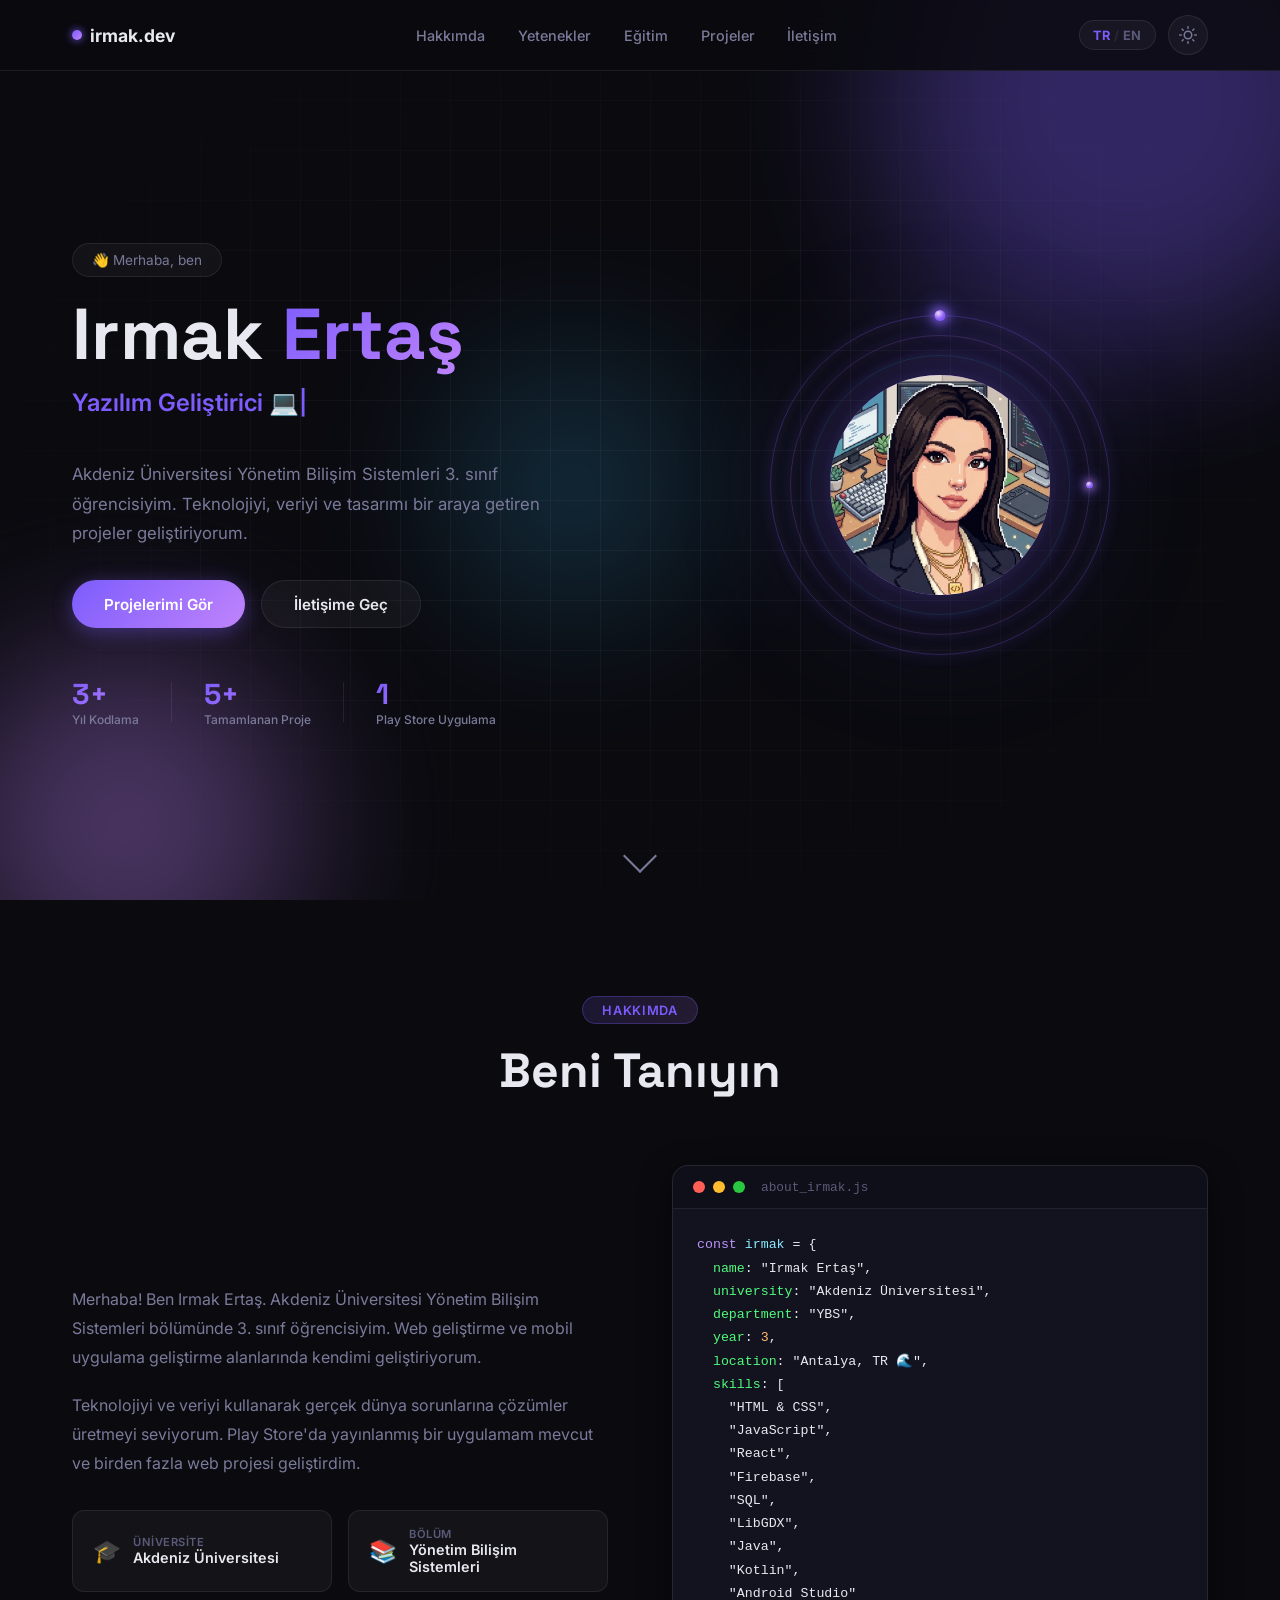
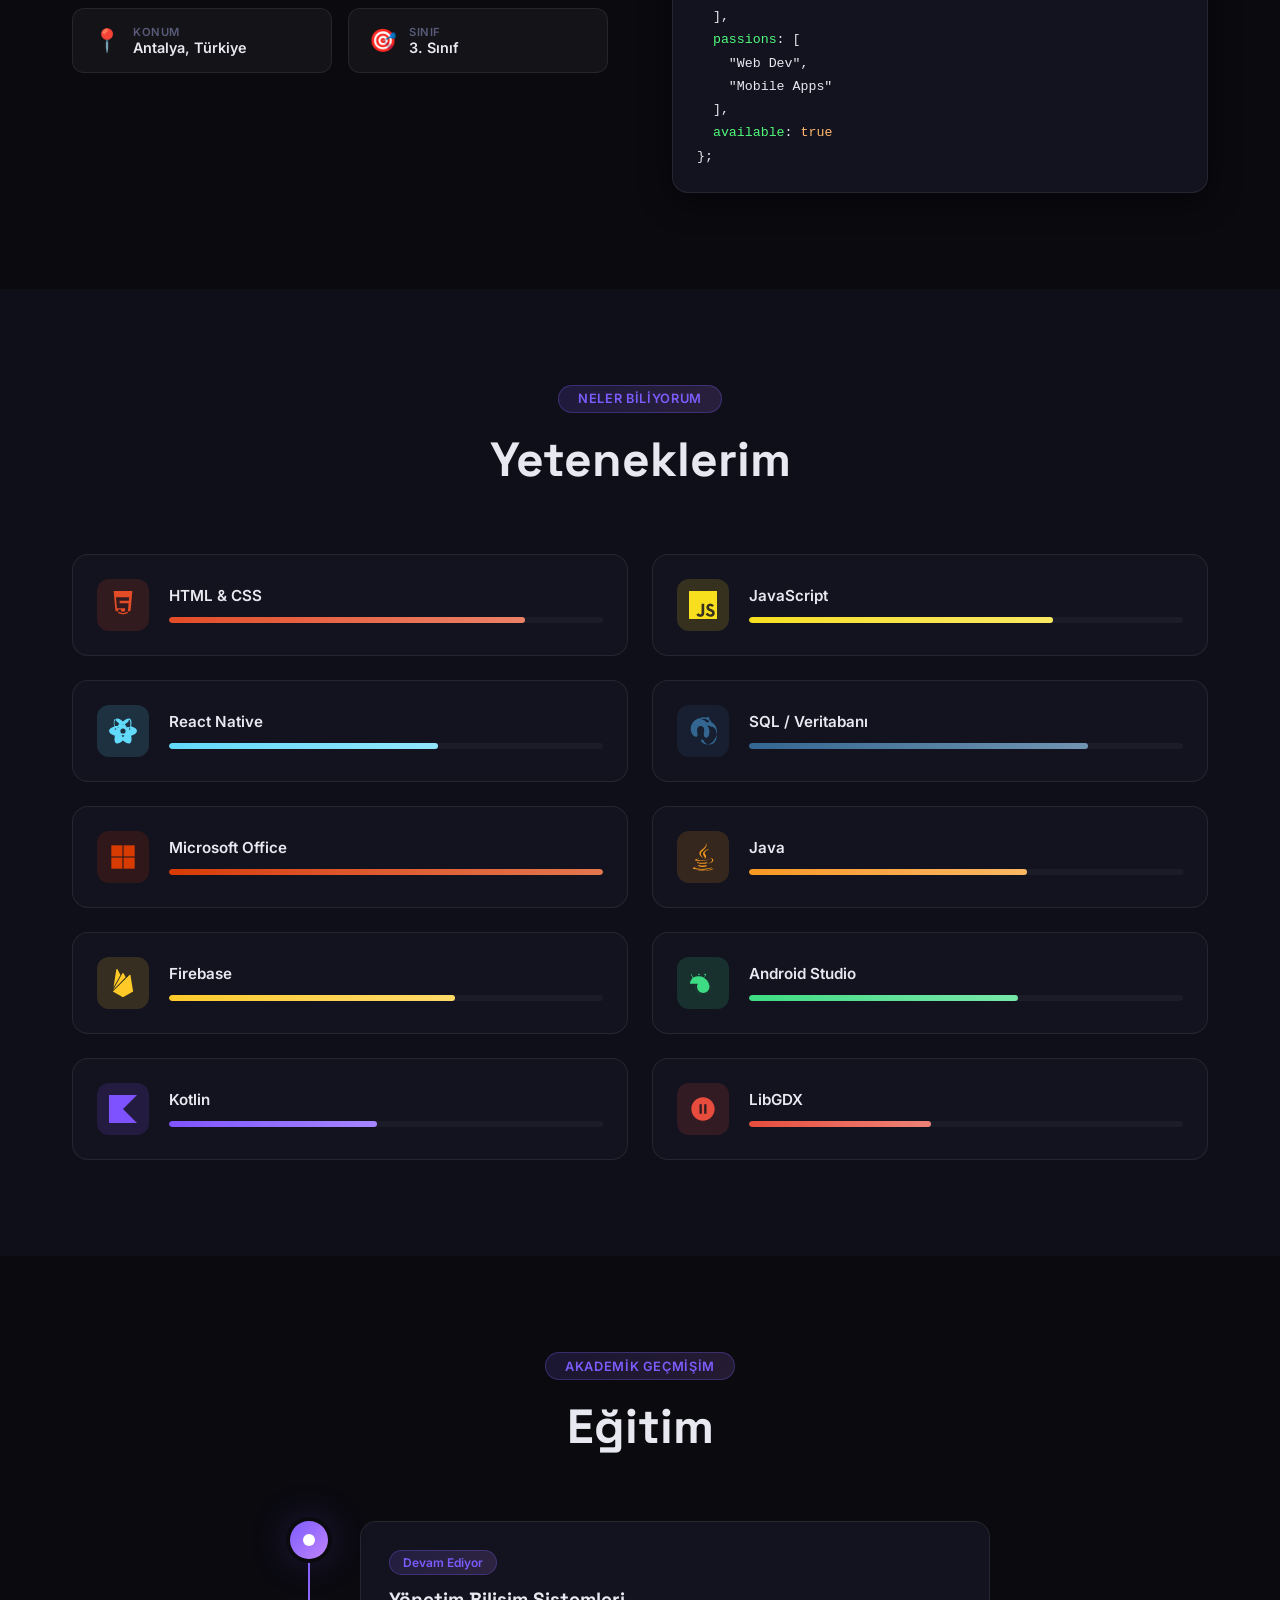
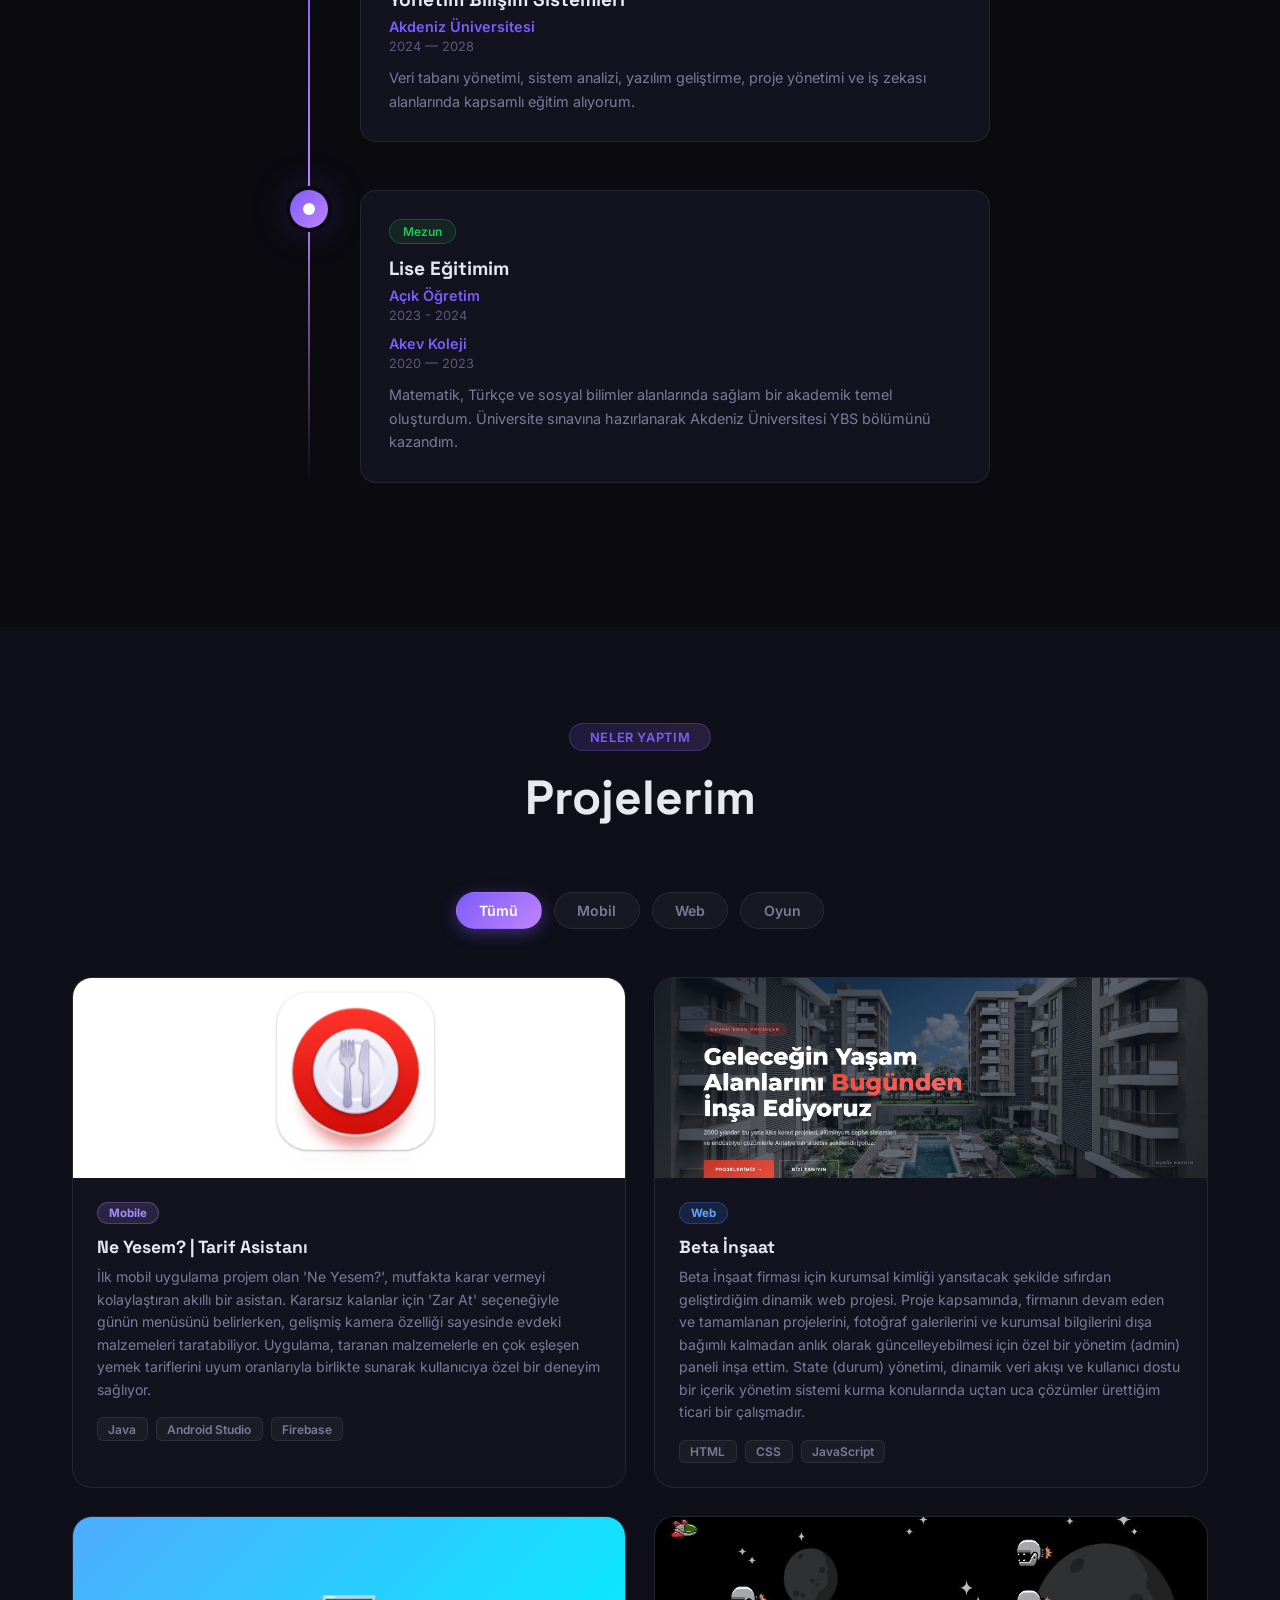
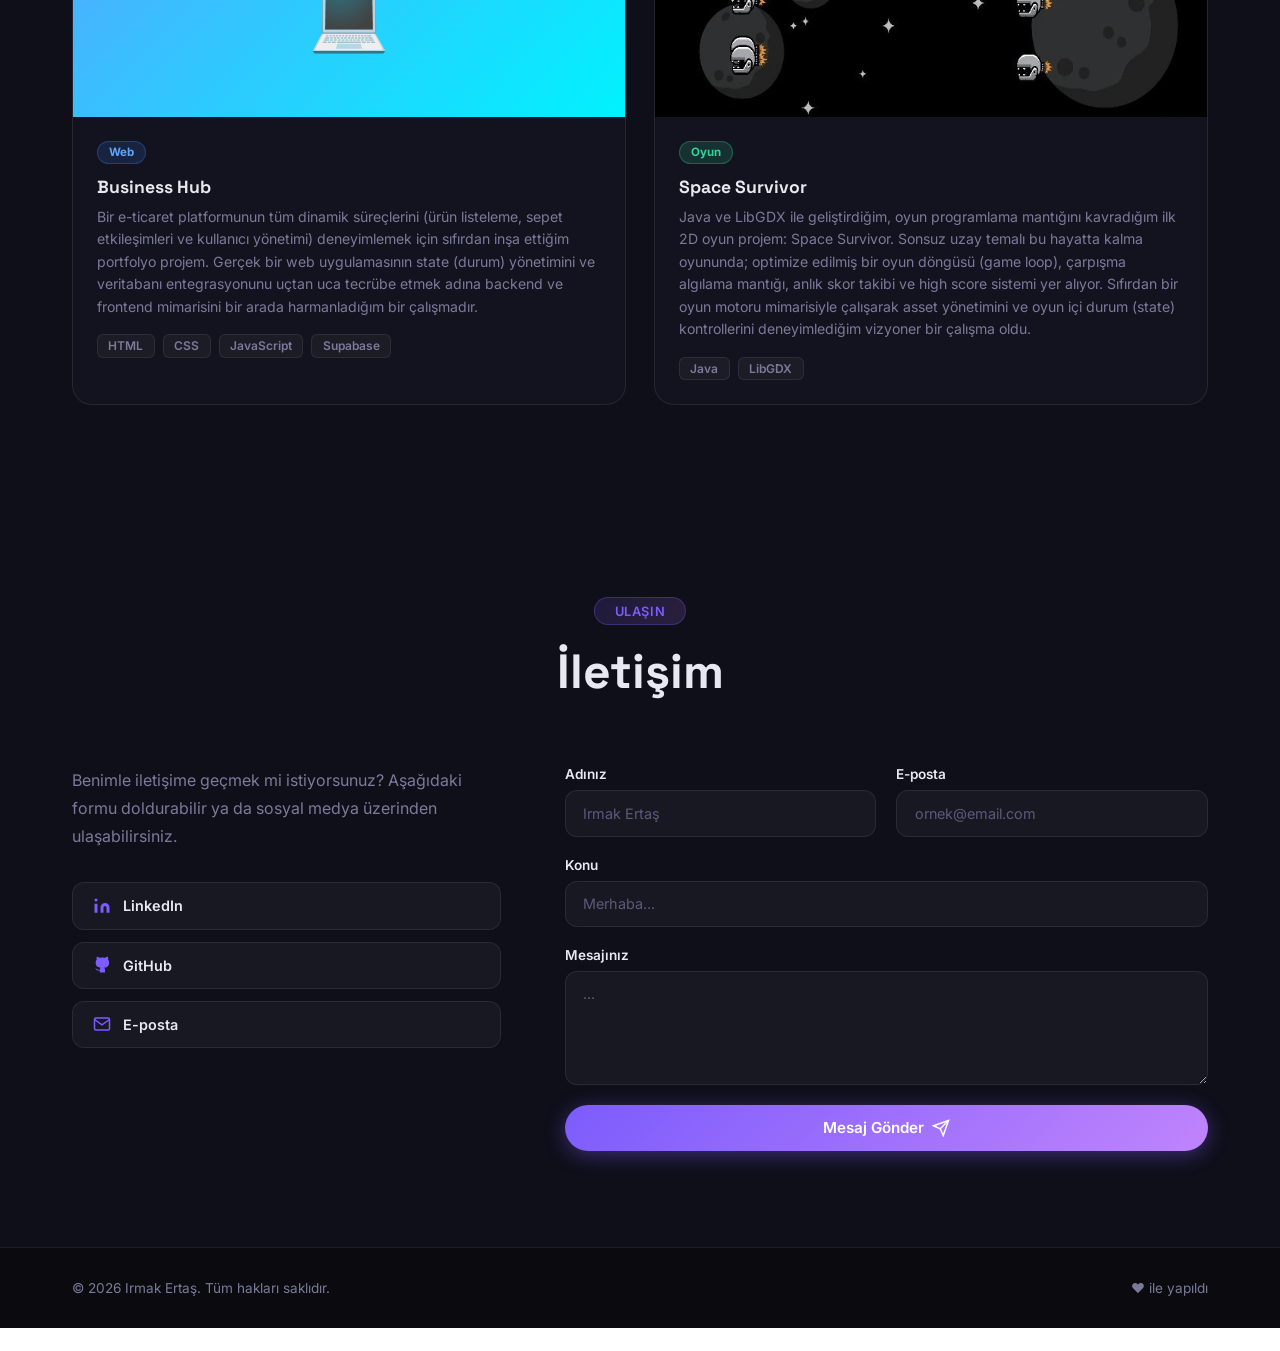
==== commit fd9d6d66: "0.1" ====
--- a/index.html
+++ b/index.html
@@ -12,7 +12,7 @@
   <link
     href="https://fonts.googleapis.com/css2?family=Inter:wght@300;400;500;600;700;800;900&family=Space+Grotesk:wght@400;500;600;700&display=swap"
     rel="stylesheet" />
-  <link rel="stylesheet" href="style.css" />
+  <link rel="stylesheet" href="style.css?v=10" />
 </head>
 
 <body>
@@ -29,7 +29,6 @@
         <li><a href="#skills" data-tr="Yetenekler" data-en="Skills">Yetenekler</a></li>
         <li><a href="#education" data-tr="Eğitim" data-en="Education">Eğitim</a></li>
         <li><a href="#projects" data-tr="Projeler" data-en="Projects">Projeler</a></li>
-        <li><a href="#certificates" data-tr="Sertifikalar" data-en="Certificates">Sertifikalar</a></li>
         <li><a href="#contact" data-tr="İletişim" data-en="Contact">İletişim</a></li>
       </ul>
       <div class="nav-controls">
@@ -109,25 +108,25 @@
           </div>
         </div>
       </div>
-      <div class="hero-visual">
+   <div class="hero-visual">
         <div class="avatar-wrapper">
-          <div class="avatar-ring ring-1"></div>
-          <div class="avatar-ring ring-2"></div>
+          <div class="avatar-glow"></div>
+          <div class="avatar-ring ring-1">
+            <span class="orbit-dot dot-1"></span>
+          </div>
+          <div class="avatar-ring ring-2">
+            <span class="orbit-dot dot-2"></span>
+          </div>
           <div class="avatar-ring ring-3"></div>
-          <div class="avatar-img-container">
-            <img src="assets/profile.png" alt="Irmak Ertaş" class="avatar-img" id="profileImg" />
-          </div>
-          <div class="floating-badge badge-1">
-            <span>🎓</span>
-            <span data-tr="AKÜ YBS" data-en="AU MIS">AKÜ YBS</span>
-          </div>
-          <div class="floating-badge badge-2">
-            <span>📱</span>
-            <span data-tr="Play Store'da!" data-en="On Play Store!">Play Store'da!</span>
-          </div>
-        </div>
-      </div>
-    </div>
+          <div class="avatar-img-container popout-container">
+            <div class="popout-circle"></div>
+            <div class="popout-body-wrap">
+              <img src="assets/profile.jpg?v=2" alt="Irmak Ertaş" class="popout-img" />
+            </div>
+          </div>
+        </div>
+      </div>
+      </div>
     <div class="scroll-indicator">
       <div class="scroll-arrow"></div>
     </div>
@@ -271,7 +270,7 @@
           </div>
         </div>
 
-        <!-- React / Vue.js — 3 proje, framework daha zor -->
+        <!-- React Native — 3 proje -->
         <div class="skill-card">
           <div class="skill-icon-wrap" style="--c:#61dafb">
             <svg viewBox="0 0 24 24" fill="currentColor">
@@ -281,7 +280,7 @@
           </div>
           <div class="skill-info">
             <div class="skill-name-row">
-              <span class="skill-name">React / Vue.js</span>
+              <span class="skill-name">React Native</span>
             </div>
             <div class="skill-bar">
               <div class="skill-fill" style="--pct:62%;--c:#61dafb"></div>
@@ -307,20 +306,22 @@
           </div>
         </div>
 
-        <!-- Excel — YBS öğrencisi, aktif kullanım -->
-        <div class="skill-card">
-          <div class="skill-icon-wrap" style="--c:#217346">
-            <svg viewBox="0 0 24 24" fill="currentColor">
-              <path
-                d="M23 1.5q.41 0 .7.3.3.29.3.7v19q0 .41-.3.7-.29.3-.7.3H7q-.41 0-.7-.3-.3-.29-.3-.7v-4H1q-.41 0-.7-.3-.3-.29-.3-.7V7q0-.41.3-.7Q.58 6 1 6h5V2.5q0-.41.3-.7.29-.3.7-.3zM6 13.28l1.42 2.66h2.14l-2.38-3.87 2.34-3.63H7.46L6 11.24l-.38.66-.06.1zM4.4 8.44H2.28L2.26 8h-.01v-.01q0-.43.3-.72.28-.3.71-.3h1.24V8.44zm0 1.5v1.5H2.1l-.03-1.5zm0 3v1.5H2.1l-.03-1.5zm0 3v1.5H2.07c-.41 0-.74-.33-.74-.74v-.76zM22 20.5V17H9v3.5zm0-5V12H9v3.5zm0-5V7H9v3.5zm0-5V2.5H9V5z" />
-            </svg>
-          </div>
-          <div class="skill-info">
-            <div class="skill-name-row">
-              <span class="skill-name">Microsoft Excel</span>
-            </div>
-            <div class="skill-bar">
-              <div class="skill-fill" style="--pct:100%;--c:#217346"></div>
+        <!-- Microsoft Office — YBS öğrencisi, aktif kullanım -->
+        <div class="skill-card">
+          <div class="skill-icon-wrap" style="--c:#d83b01">
+            <svg viewBox="0 0 24 24" fill="currentColor">
+              <rect x="2" y="2" width="9.5" height="9.5" />
+              <rect x="12.5" y="2" width="9.5" height="9.5" />
+              <rect x="2" y="12.5" width="9.5" height="9.5" />
+              <rect x="12.5" y="12.5" width="9.5" height="9.5" />
+            </svg>
+          </div>
+          <div class="skill-info">
+            <div class="skill-name-row">
+              <span class="skill-name">Microsoft Office</span>
+            </div>
+            <div class="skill-bar">
+              <div class="skill-fill" style="--pct:100%;--c:#d83b01"></div>
             </div>
           </div>
         </div>
@@ -426,7 +427,7 @@
     <div class="container">
       <div class="section-header">
         <span class="section-tag" data-tr="Akademik Geçmişim" data-en="Academic Background">Akademik Geçmişim</span>
-        <h2 class="section-title" data-tr="Eğitim" data-en="Education">Eği<span class="gradient-text">tim</span></h2>
+        <h2 class="section-title" data-tr="Eğitim" data-en="Education">Eğitim<span class="gradient-text"></span></h2>
       </div>
       <div class="timeline">
         <div class="timeline-item">
@@ -523,17 +524,16 @@
         <!-- Web Project 1 -->
         <div class="project-card" data-category="web">
           <div class="project-img-wrap">
-            <div class="project-img-placeholder" style="background: linear-gradient(135deg,#f093fb,#f5576c)">
-              <span class="proj-emoji">🌐</span>
-            </div>
+            <img src="assets/beta_hero.png" alt="Beta İnşaat Web Projesi" class="project-img" />
             <div class="project-overlay">
               <a href="#" class="proj-link open-modal-btn" id="projLinkWeb1"
                  data-title-tr="Beta İnşaat Web Projesi"
                  data-title-en="Beta İnşaat Web Project"
                  data-desc-tr="Beta İnşaat firması için kurumsal kimliği yansıtacak şekilde sıfırdan geliştirdiğim dinamik web projesi. Proje kapsamında, firmanın devam eden ve tamamlanan projelerini, fotoğraf galerilerini ve kurumsal bilgilerini dışa bağımlı kalmadan anlık olarak güncelleyebilmesi için özel bir yönetim (admin) paneli inşa ettim. State (durum) yönetimi, dinamik veri akışı ve kullanıcı dostu bir içerik yönetim sistemi kurma konularında uçtan uca çözümler ürettiğim ticari bir çalışmadır."
-                 data-desc-en="A dynamic corporate website developed from scratch for Beta İnşaat. It includes a custom-built content management system (admin panel) allowing the company to instantly update their ongoing and completed projects, photo galleries, and corporate information without external dependency."
+                 data-desc-en="I developed a dynamic corporate website from scratch for Beta Construction, reflecting its professional identity. The project includes a custom-built admin panel enabling the company to instantly update its ongoing and completed projects, photo galleries, and corporate information without external dependency."
                  data-features-tr="Özel Yönetim (Admin) Paneli,Dinamik Proje Ekleme/Düzenleme,Kurumsal Fotoğraf Galerisi,Responsive Tasarım ve SEO Uyumu"
                  data-features-en="Custom Content Management Panel,Dynamic Project Creation/Editing,Corporate Photo Gallery,Responsive Design & SEO Friendly"
+                 data-images="assets/beta_hero.png,assets/beta_about.png,assets/beta_sectors.png,assets/beta_project.png,assets/beta_footer.png,assets/beta_admin_login.png,assets/beta_admin_dashboard.png"
                  data-tech="HTML,CSS,JavaScript">
                 <svg viewBox="0 0 24 24" fill="none" stroke="currentColor" stroke-width="2">
                   <path d="M18 13v6a2 2 0 0 1-2 2H5a2 2 0 0 1-2-2V8a2 2 0 0 1 2-2h6" />
@@ -550,8 +550,8 @@
             </div>
             <h3 class="project-title" data-tr="Beta İnşaat" data-en="Beta İnşaat">Beta İnşaat Web Projesi</h3>
             <p class="project-desc"
-              data-tr="Beta İnşaat firması için kurumsal kimliği yansıtacak şekilde sıfırdan geliştirdiğim dinamik web projesi. Proje kapsamında, firmanın devam eden ve tamamlanan projelerini, fotoğraf galerilerini ve kurumsal bilgilerini dışa bağımlı kalmadan anlık olarak güncelleyebilmesi için özel bir yönetim (admin) paneli inşa ettim. State (durum) yönetimi, dinamik veri akışı ve kullanıcı dostu bir içerik yönetim sistemi kurma konularında uçtan uca çözümler ürettiğim ticari bir çalışmadır.."
-              data-en="I developed the website for Beta İnşaat.">
+              data-tr="Beta İnşaat firması için kurumsal kimliği yansıtacak şekilde sıfırdan geliştirdiğim dinamik web projesi. Proje kapsamında, firmanın devam eden ve tamamlanan projelerini, fotoğraf galerilerini ve kurumsal bilgilerini dışa bağımlı kalmadan anlık olarak güncelleyebilmesi için özel bir yönetim (admin) paneli inşa ettim. State (durum) yönetimi, dinamik veri akışı ve kullanıcı dostu bir içerik yönetim sistemi kurma konularında uçtan uca çözümler ürettiğim ticari bir çalışmadır."
+              data-en="A dynamic web project I developed from scratch to reflect the corporate identity of Beta İnşaat. As part of the project, I built a custom administration panel that allows the company to update its ongoing and completed projects, photo galleries, and corporate information in real-time without external dependencies. This is a commercial project for which I delivered end-to-end solutions regarding state management, dynamic data flow, and the implementation of a user-friendly content management system.">
               Beta İnşaat'ın web sitesi için yaptığım web projesi.
             </p>
             <div class="project-tech">
@@ -573,7 +573,7 @@
                  data-title-tr="Business Hub E-Ticaret Projesi"
                  data-title-en="Business Hub E-Commerce Project"
                  data-desc-tr="Bir e-ticaret platformunun tüm dinamik süreçlerini (ürün listeleme, sepet etkileşimleri ve kullanıcı yönetimi) deneyimlemek için sıfırdan inşa ettiğim portfolyo projem. Gerçek bir web uygulamasının state (durum) yönetimini ve veritabanı entegrasyonunu uçtan uca tecrübe etmek adına backend ve frontend mimarisini bir arada harmanladığım bir çalışmadır."
-                 data-desc-en="An e-commerce portfolio application built from scratch to experience full dynamic processes like product listing, shopping cart interactions, and user management. It combines frontend and backend architectures to provide hands-on experience in database integration and state management."
+                 data-desc-en="This is a portfolio project I built from scratch to experience the full range of dynamic processes involved in an e-commerce platform, such as product listing, shopping cart interactions, and user management. It is a project where I integrated backend and frontend architectures to gain end-to-end experience in state management and database integration for a real-world web application."
                  data-features-tr="Dinamik Sepet ve Sipariş Süreçleri,Ürün Arama ve Kategori Filtreleme,Veritabanı Entegrasyonu,Modern State (Durum) Yönetimi"
                  data-features-en="Dynamic Cart & Checkout Flow,Product Search & Category Filters,Database Integration,Modern State Management"
                  data-tech="React,Node.js,SQL">
@@ -593,13 +593,14 @@
             <h3 class="project-title" data-tr="Business Hub" data-en="Business Hub">Business Hub Web Projesi</h3>
             <p class="project-desc"
               data-tr="Bir e-ticaret platformunun tüm dinamik süreçlerini (ürün listeleme, sepet etkileşimleri ve kullanıcı yönetimi) deneyimlemek için sıfırdan inşa ettiğim portfolyo projem. Gerçek bir web uygulamasının state (durum) yönetimini ve veritabanı entegrasyonunu uçtan uca tecrübe etmek adına backend ve frontend mimarisini bir arada harmanladığım bir çalışmadır."
-              data-en="My second web project. You can update the title and description to match your project.">
+              data-en="This is a portfolio project I built from scratch to experience the full range of dynamic processes involved in an e-commerce platform, such as product listing, shopping cart interactions, and user management. It is a project where I integrated backend and frontend architectures to gain end-to-end experience in state management and database integration for a real-world web application.">
               Bir e-ticaret platformunun tüm dinamik süreçlerini (ürün listeleme, sepet etkileşimleri ve kullanıcı yönetimi) deneyimlemek için sıfırdan inşa ettiğim portfolyo projem. Gerçek bir web uygulamasının state (durum) yönetimini ve veritabanı entegrasyonunu uçtan uca tecrübe etmek adına backend ve frontend mimarisini bir arada harmanladığım bir çalışmadır.
             </p>
             <div class="project-tech">
-              <span>React</span>
-              <span>Node.js</span>
-              <span>SQL</span>
+              <span>HTML</span>
+              <span>CSS</span>
+              <span>JavaScript</span>
+              <span>Supabase</span>
             </div>
           </div>
         </div>
@@ -634,9 +635,7 @@
             <h3 class="project-title" data-tr="Space Survivor" data-en="Space Survivor">Oyun Projesi</h3>
             <p class="project-desc"
               data-tr="Java ve LibGDX ile geliştirdiğim, oyun programlama mantığını kavradığım ilk 2D oyun projem: Space Survivor. Sonsuz uzay temalı bu hayatta kalma oyununda; optimize edilmiş bir oyun döngüsü (game loop), çarpışma algılama mantığı, anlık skor takibi ve high score sistemi yer alıyor. Sıfırdan bir oyun motoru mimarisiyle çalışarak asset yönetimini ve oyun içi durum (state) kontrollerini deneyimlediğim vizyoner bir çalışma oldu."
-              data-en="My game project. You can update the title, description, and screenshot to match your project.">
-              Java ve LibGDX ile geliştirdiğim, oyun programlama mantığını kavradığım ilk 2D oyun projem: Space Survivor. Sonsuz uzay temalı bu hayatta kalma oyununda; optimize edilmiş bir oyun döngüsü (game loop), çarpışma algılama mantığı, anlık skor takibi ve high score sistemi yer alıyor. Sıfırdan bir oyun motoru mimarisiyle çalışarak asset yönetimini ve oyun içi durum (state) kontrollerini deneyimlediğim vizyoner bir çalışma oldu.
-            </p>
+              data-en="Space Survivor is the first 2D game project I developed using Java and LibGDX, serving as my introduction to game programming logic. This infinite space-themed survival game features an optimized game loop, collision detection logic, real-time score tracking, and a high-score system. It was a visionary project that allowed me to gain hands-on experience with asset management and in-game state control by building the game engine architecture from scratch.">
             <div class="project-tech">
               <span>Java</span>
               <span>LibGDX</span>
@@ -648,54 +647,7 @@
     </div>
   </section>
 
-  <!-- ========== CERTIFICATES ========== -->
-  <section class="section" id="certificates">
-    <div class="container">
-      <div class="section-header">
-        <span class="section-tag" data-tr="Başarılarım" data-en="My Achievements">Başarılarım</span>
-        <h2 class="section-title" data-tr="Sertifikalar" data-en="Certificates">Sertifika<span
-            class="gradient-text">lar</span></h2>
-      </div>
-      <div class="certs-grid">
-        <div class="cert-card">
-          <div class="cert-icon">🏆</div>
-          <div class="cert-info">
-            <h4 data-tr="[Sertifika Adı]" data-en="[Certificate Name]">[Sertifika Adı]</h4>
-            <p data-tr="[Veren Kurum]" data-en="[Issuing Organization]">[Veren Kurum]</p>
-            <span class="cert-date" data-tr="[Tarih]" data-en="[Date]">[Tarih]</span>
-          </div>
-          <a href="#" class="cert-link" id="certLink1" data-tr="Görüntüle" data-en="View">Görüntüle →</a>
-        </div>
-        <div class="cert-card">
-          <div class="cert-icon">📜</div>
-          <div class="cert-info">
-            <h4 data-tr="[Sertifika Adı]" data-en="[Certificate Name]">[Sertifika Adı]</h4>
-            <p data-tr="[Veren Kurum]" data-en="[Issuing Organization]">[Veren Kurum]</p>
-            <span class="cert-date" data-tr="[Tarih]" data-en="[Date]">[Tarih]</span>
-          </div>
-          <a href="#" class="cert-link" id="certLink2" data-tr="Görüntüle" data-en="View">Görüntüle →</a>
-        </div>
-        <div class="cert-card">
-          <div class="cert-icon">🎓</div>
-          <div class="cert-info">
-            <h4 data-tr="[Sertifika Adı]" data-en="[Certificate Name]">[Sertifika Adı]</h4>
-            <p data-tr="[Veren Kurum]" data-en="[Issuing Organization]">[Veren Kurum]</p>
-            <span class="cert-date" data-tr="[Tarih]" data-en="[Date]">[Tarih]</span>
-          </div>
-          <a href="#" class="cert-link" id="certLink3" data-tr="Görüntüle" data-en="View">Görüntüle →</a>
-        </div>
-        <div class="cert-card">
-          <div class="cert-icon">⭐</div>
-          <div class="cert-info">
-            <h4 data-tr="[Sertifika Adı]" data-en="[Certificate Name]">[Sertifika Adı]</h4>
-            <p data-tr="[Veren Kurum]" data-en="[Issuing Organization]">[Veren Kurum]</p>
-            <span class="cert-date" data-tr="[Tarih]" data-en="[Date]">[Tarih]</span>
-          </div>
-          <a href="#" class="cert-link" id="certLink4" data-tr="Görüntüle" data-en="View">Görüntüle →</a>
-        </div>
-      </div>
-    </div>
-  </section>
+
 
   <!-- ========== CONTACT ========== -->
   <section class="section section-alt" id="contact">
@@ -713,26 +665,26 @@
             ulaşabilirsiniz.
           </p>
           <div class="social-links">
-            <a href="#" class="social-btn" id="socialLinkedIn" aria-label="LinkedIn">
+            <a href="https://www.linkedin.com/in/irmakertas/" target="_blank" rel="noopener noreferrer" class="social-btn" id="socialLinkedIn" aria-label="LinkedIn">
               <svg viewBox="0 0 24 24" fill="currentColor">
                 <path d="M16 8a6 6 0 0 1 6 6v7h-4v-7a2 2 0 0 0-2-2 2 2 0 0 0-2 2v7h-4v-7a6 6 0 0 1 6-6zM2 9h4v12H2z" />
                 <circle cx="4" cy="4" r="2" />
               </svg>
               LinkedIn
             </a>
-            <a href="#" class="social-btn" id="socialGithub" aria-label="GitHub">
+            <a href="https://github.com/iirmakertas" target="_blank" rel="noopener noreferrer" class="social-btn" id="socialGithub" aria-label="GitHub">
               <svg viewBox="0 0 24 24" fill="currentColor">
                 <path
                   d="M9 19c-5 1.5-5-2.5-7-3m14 6v-3.87a3.37 3.37 0 0 0-.94-2.61c3.14-.35 6.44-1.54 6.44-7A5.44 5.44 0 0 0 20 4.77 5.07 5.07 0 0 0 19.91 1S18.73.65 16 2.48a13.38 13.38 0 0 0-7 0C6.27.65 5.09 1 5.09 1A5.07 5.07 0 0 0 5 4.77a5.44 5.44 0 0 0-1.5 3.78c0 5.42 3.3 6.61 6.44 7A3.37 3.37 0 0 0 9 18.13V22" />
               </svg>
               GitHub
             </a>
-            <a href="#" class="social-btn" id="socialEmail" aria-label="Email">
+            <a href="mailto:irmakertas242@gmail.com" class="social-btn" id="socialEmail" aria-label="Email">
               <svg viewBox="0 0 24 24" fill="none" stroke="currentColor" stroke-width="2">
                 <path d="M4 4h16c1.1 0 2 .9 2 2v12c0 1.1-.9 2-2 2H4c-1.1 0-2-.9-2-2V6c0-1.1.9-2 2-2z" />
                 <polyline points="22,6 12,13 2,6" />
               </svg>
-              E-posta
+              <span data-tr="E-posta" data-en="Email">E-posta</span>
             </a>
           </div>
         </div>
@@ -785,12 +737,19 @@
       <button class="modal-close" id="modalCloseBtn" aria-label="Close modal">&times;</button>
       <div class="modal-body">
         <div class="modal-gallery">
-          <div class="modal-slider" id="modalSlider">
-            <!-- Images will be inserted here dynamically -->
-          </div>
-          <div class="slider-arrows" id="sliderArrows">
-            <button class="slider-arrow prev" id="sliderPrev">&lsaquo;</button>
-            <button class="slider-arrow next" id="sliderNext">&rsaquo;</button>
+          <div class="browser-header">
+            <span class="browser-dot red"></span>
+            <span class="browser-dot yellow"></span>
+            <span class="browser-dot green"></span>
+          </div>
+          <div class="modal-slider-container">
+            <div class="modal-slider" id="modalSlider">
+              <!-- Images will be inserted here dynamically -->
+            </div>
+            <div class="slider-arrows" id="sliderArrows">
+              <button class="slider-arrow prev" id="sliderPrev">&lsaquo;</button>
+              <button class="slider-arrow next" id="sliderNext">&rsaquo;</button>
+            </div>
           </div>
         </div>
         <div class="modal-details">
@@ -810,7 +769,7 @@
     </div>
   </div>
 
-  <script src="script.js"></script>
+  <script src="script.js?v=12"></script>
 </body>
 
 </html>
--- a/style.css
+++ b/style.css
@@ -179,23 +179,107 @@
 /* Avatar */
 .hero-visual { display: flex; justify-content: center; align-items: center; animation: fadeInUp 0.8s 0.2s ease both; }
 .avatar-wrapper { position: relative; width: 380px; height: 380px; display: flex; align-items: center; justify-content: center; }
+/* Ambient glow behind the avatar */
+.avatar-glow {
+  position: absolute;
+  top: 50%;
+  left: 50%;
+  width: 320px;
+  height: 320px;
+  border-radius: 50%;
+  background: radial-gradient(circle, rgba(139,92,246,0.55) 0%, rgba(99,102,241,0.35) 45%, transparent 72%);
+  filter: blur(80px);
+  z-index: 0;
+  opacity: 0.4;
+  transform: translate(-50%, -50%) scale(1);
+  animation: glowPulse 6s ease-in-out infinite;
+  pointer-events: none;
+}
+@keyframes glowPulse {
+  0%, 100% { opacity: 0.35; transform: translate(-50%, -50%) scale(1); }
+  50% { opacity: 0.5; transform: translate(-50%, -50%) scale(1.08); }
+}
+
 .avatar-ring {
   position: absolute; border-radius: 50%; border: 1px solid;
   animation: spin 12s linear infinite;
+  z-index: 1;
+  box-shadow: 0 0 16px rgba(124,92,252,0.12), inset 0 0 16px rgba(192,132,252,0.08);
 }
 .ring-1 { width: 340px; height: 340px; border-color: rgba(124,92,252,0.3); animation-duration: 12s; }
 .ring-2 { width: 300px; height: 300px; border-color: rgba(192,132,252,0.2); animation-direction: reverse; animation-duration: 18s; }
 .ring-3 { width: 260px; height: 260px; border-color: rgba(56,189,248,0.15); animation-duration: 25s; }
 @keyframes spin { from { transform: rotate(0deg); } to { transform: rotate(360deg); } }
-.avatar-img-container {
-  width: 220px; height: 220px; border-radius: 50%; overflow: hidden;
+
+/* Orbiting glowing particles — inherit rotation from their parent ring */
+.orbit-dot {
+  position: absolute;
+  border-radius: 50%;
+  background: radial-gradient(circle at 35% 30%, #e9d5ff, #8b5cf6 55%, #6366f1);
+  pointer-events: none;
+}
+.orbit-dot.dot-1 {
+  width: 11px;
+  height: 11px;
+  top: -5.5px;
+  left: 50%;
+  transform: translateX(-50%);
+  box-shadow: 0 0 10px 3px rgba(139,92,246,0.75), 0 0 20px 6px rgba(99,102,241,0.4);
+  animation: dotTwinkle 3.2s ease-in-out infinite;
+}
+.orbit-dot.dot-2 {
+  width: 7px;
+  height: 7px;
+  top: 50%;
+  right: -3.5px;
+  transform: translateY(-50%);
+  box-shadow: 0 0 8px 2px rgba(192,132,252,0.7), 0 0 16px 4px rgba(99,102,241,0.35);
+  animation: dotTwinkle 3.2s ease-in-out infinite 1.4s;
+}
+@keyframes dotTwinkle {
+  0%, 100% { opacity: 0.65; filter: brightness(1); }
+  50% { opacity: 1; filter: brightness(1.25); }
+}
+
+.avatar-img-container.popout-container {
+  position: relative;
+  width: 220px;
+  height: 220px;
+  border-radius: 50%;
+  overflow: visible;
+  z-index: 2;
+}
+.popout-circle {
+  position: absolute;
+  inset: 0;
+  border-radius: 50%;
   border: 3px solid transparent;
   background: linear-gradient(var(--bg-card), var(--bg-card)) padding-box,
               linear-gradient(135deg, var(--grad-1), var(--grad-2)) border-box;
   box-shadow: var(--glow);
+  z-index: 1;
+}
+.popout-body-wrap {
+  position: absolute;
+  inset: 0;
+  border-radius: 50%;
+  overflow: hidden;
   z-index: 2;
 }
-.avatar-img { width: 100%; height: 100%; object-fit: cover; }
+.popout-img {
+  position: absolute;
+  width: 100%;
+  height: 100%;
+  object-fit: cover;
+  object-position: center 18%;
+  left: 0;
+  top: 0;
+  transition: transform 0.4s cubic-bezier(0.34, 1.56, 0.64, 1);
+}
+.avatar-img-container:hover .popout-img {
+  transform: scale(1.08);
+}
+
 .floating-badge {
   position: absolute; display: flex; align-items: center; gap: 0.4rem;
   background: var(--bg-card); border: 1px solid var(--border); border-radius: 12px;
@@ -244,7 +328,7 @@
 .c-purple { color: #bd93f9; }
 .c-blue { color: #8be9fd; }
 .c-green { color: #50fa7b; }
-.c-yellow { color: #f1fa8c; }
+.c-pink { color: #ff00cc; }
 .c-orange { color: #ffb86c; }
 
 /* ==========================================
@@ -547,39 +631,63 @@
   border-color: transparent;
 }
 .modal-body {
-  display: grid;
-  grid-template-columns: 1.2fr 1fr;
-  gap: 2.5rem;
+  display: flex;
+  flex-direction: column;
 }
 .modal-gallery {
   position: relative;
   border-radius: 16px;
   overflow: hidden;
-  height: 280px;
-  background: var(--bg);
+  height: auto;
+  background: #141416;
   border: 1px solid var(--border);
+  display: flex;
+  flex-direction: column;
+  box-shadow: 0 15px 35px rgba(0, 0, 0, 0.4);
+  margin-bottom: 2rem;
+}
+.browser-header {
+  height: 24px;
+  background: #1e1e24;
+  display: flex;
+  align-items: center;
+  padding: 0 12px;
+  gap: 6px;
+  border-bottom: 1px solid rgba(255, 255, 255, 0.05);
+  flex-shrink: 0;
+}
+.browser-dot {
+  width: 8px;
+  height: 8px;
+  border-radius: 50%;
+}
+.browser-dot.red { background: #ff5f56; }
+.browser-dot.yellow { background: #ffbd2e; }
+.browser-dot.green { background: #27c93f; }
+
+.modal-slider-container {
+  position: relative;
+  width: 100%;
+  overflow: hidden;
 }
 .modal-slider {
   width: 100%;
-  height: 100%;
   display: flex;
 }
 .modal-slider img {
   width: 100%;
-  height: 100%;
-  object-fit: cover;
+  height: auto;
+  display: block;
   flex-shrink: 0;
 }
 .slider-arrows {
   position: absolute;
-  top: 50%;
-  left: 0;
-  right: 0;
-  transform: translateY(-50%);
-  display: flex;
-  justify-content: space-between;
-  padding: 0 0.75rem;
+  bottom: 0.75rem;
+  right: 0.75rem;
+  display: flex;
+  gap: 0.5rem;
   pointer-events: none;
+  z-index: 10;
 }
 .slider-arrow {
   width: 32px;
@@ -660,15 +768,10 @@
 /* Modal Responsive */
 @media (max-width: 768px) {
   .modal-body {
-    grid-template-columns: 1fr;
     gap: 1.5rem;
   }
   .modal-content {
     padding: 1.5rem;
     max-height: 90vh;
   }
-  .modal-gallery {
-    height: 200px;
-  }
-}
-
+}
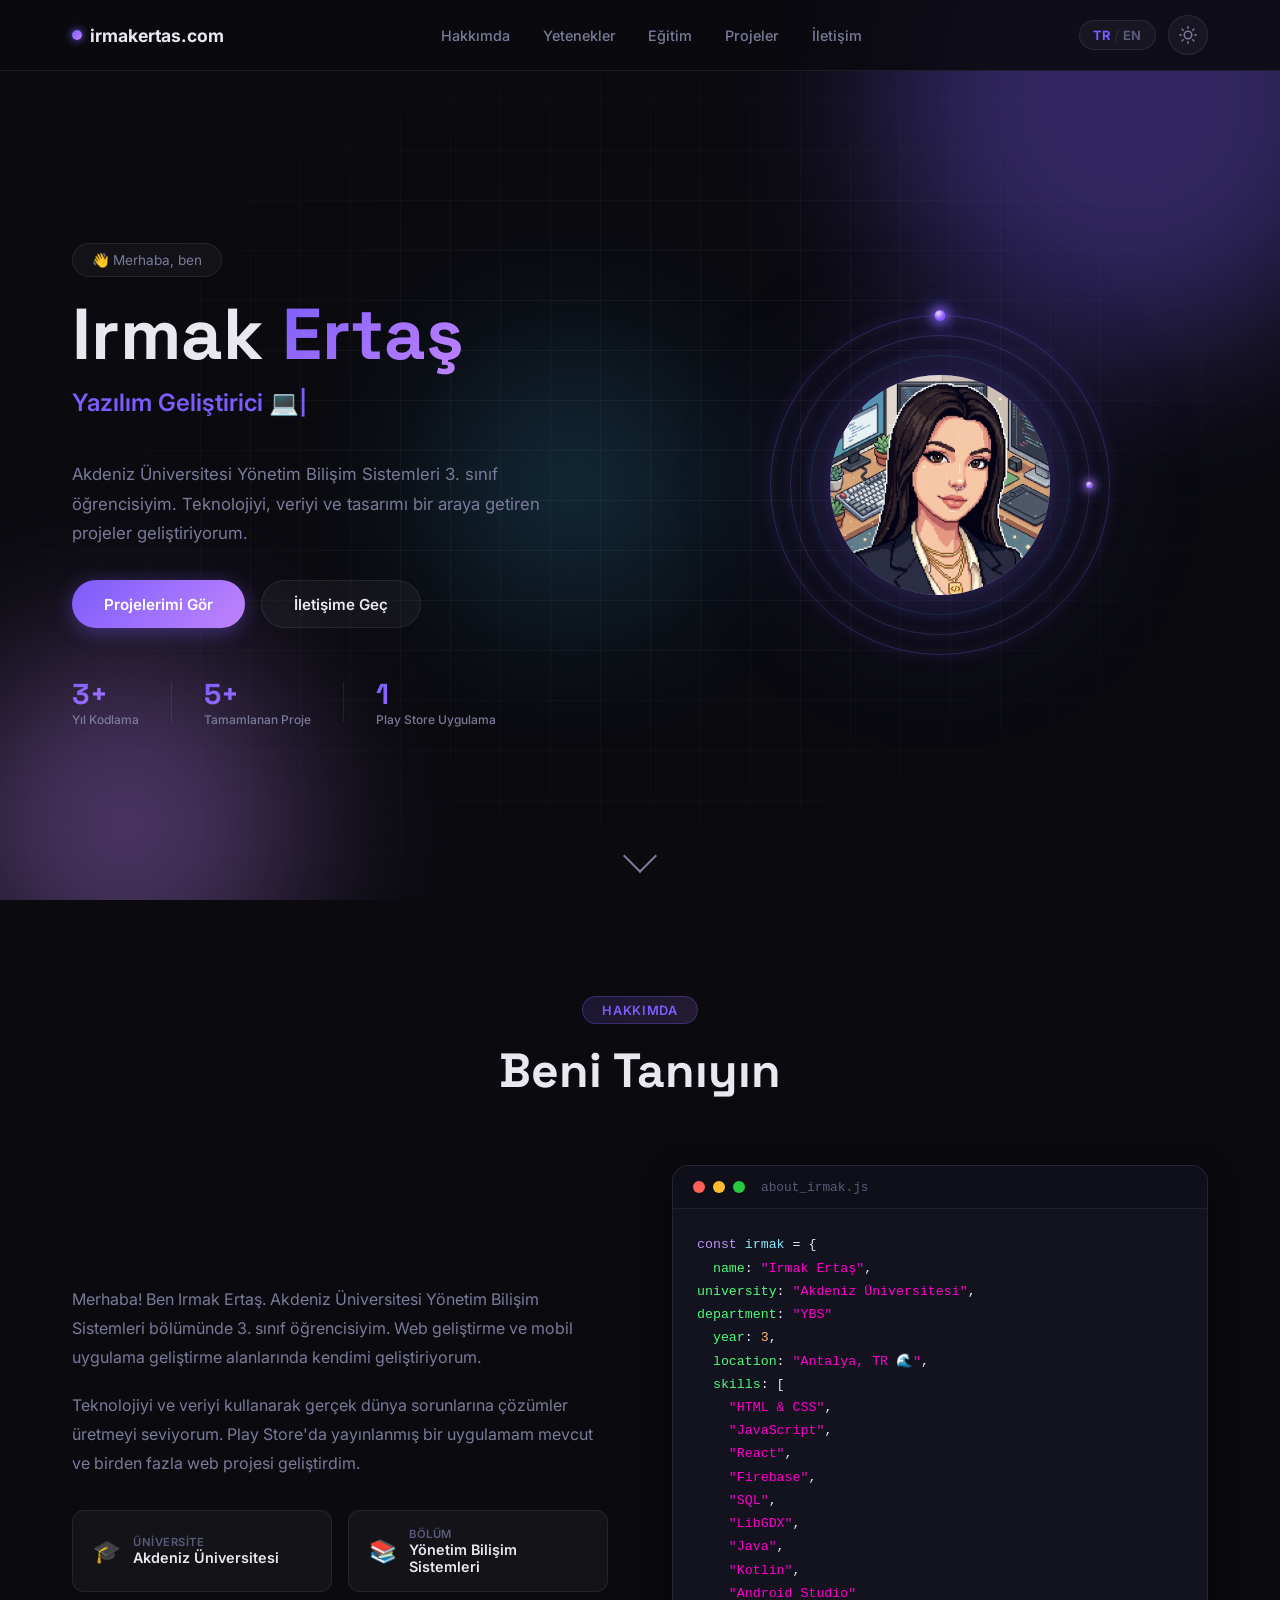
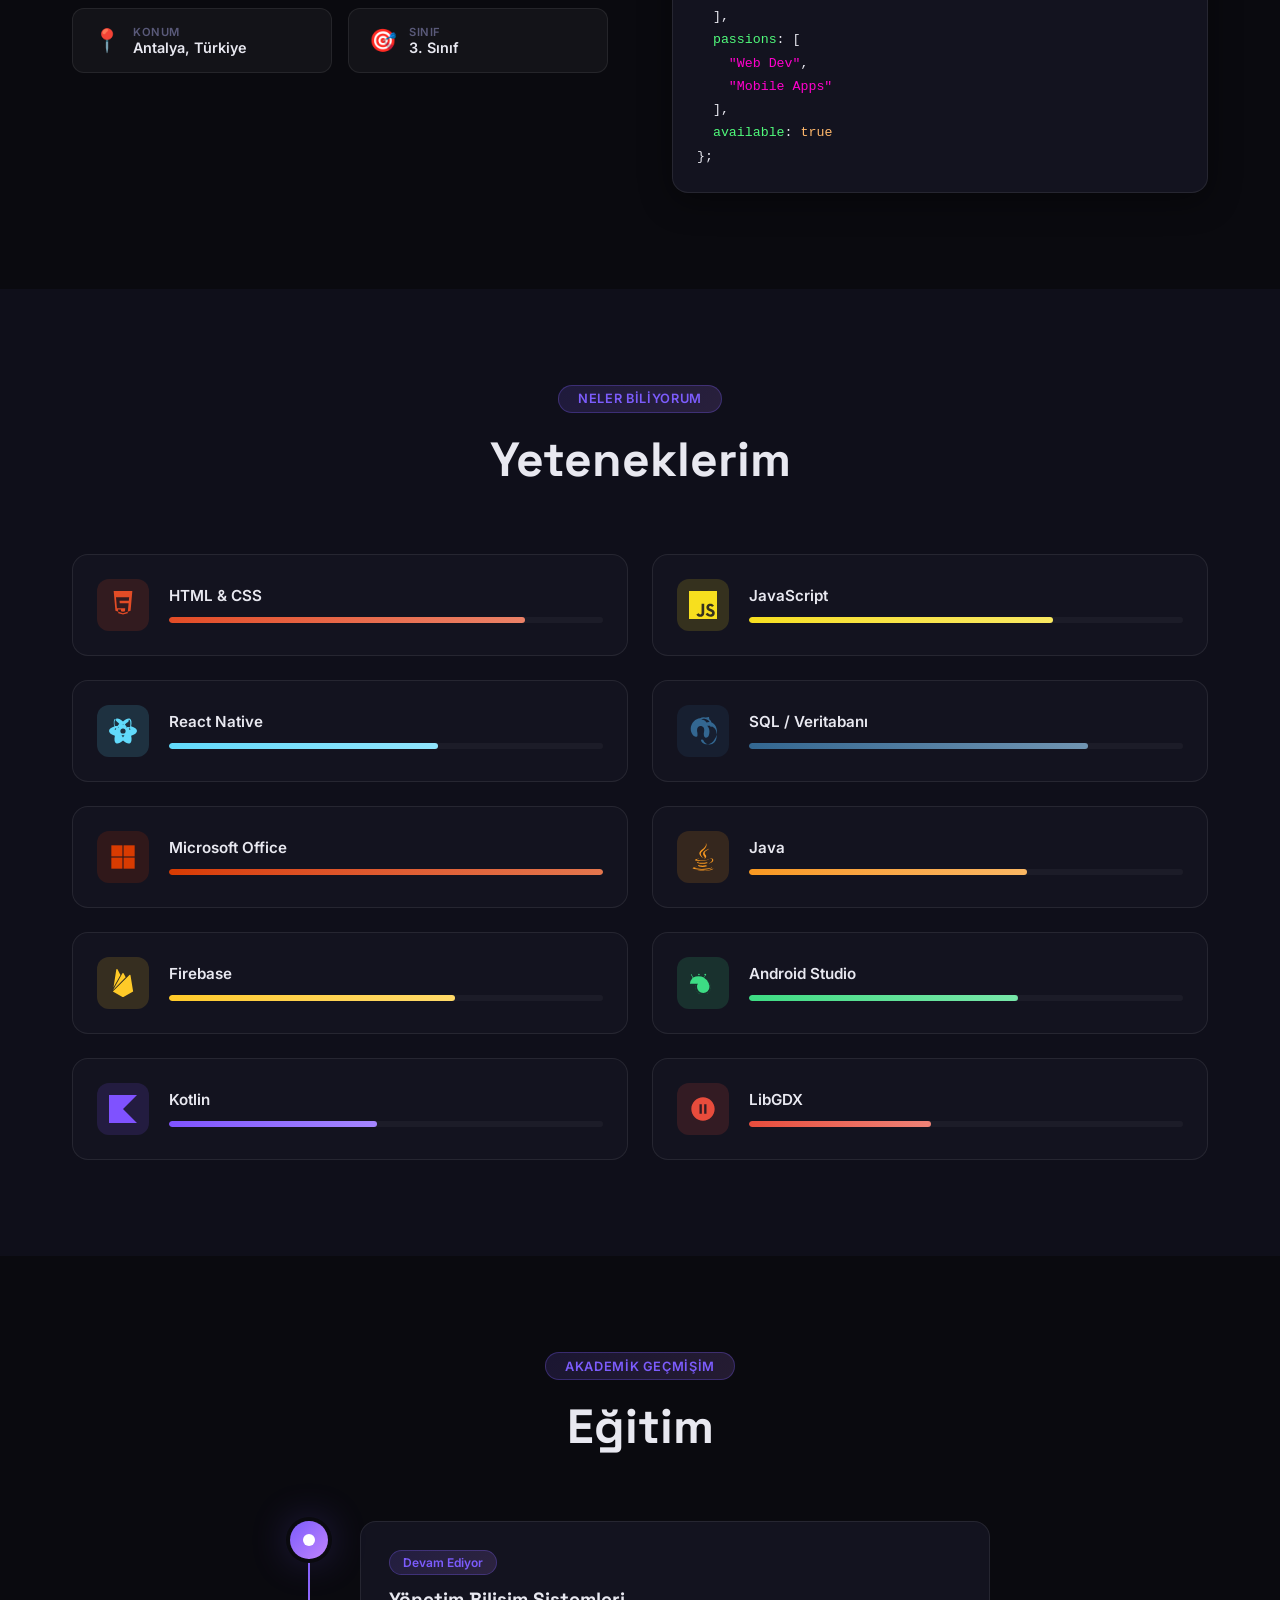
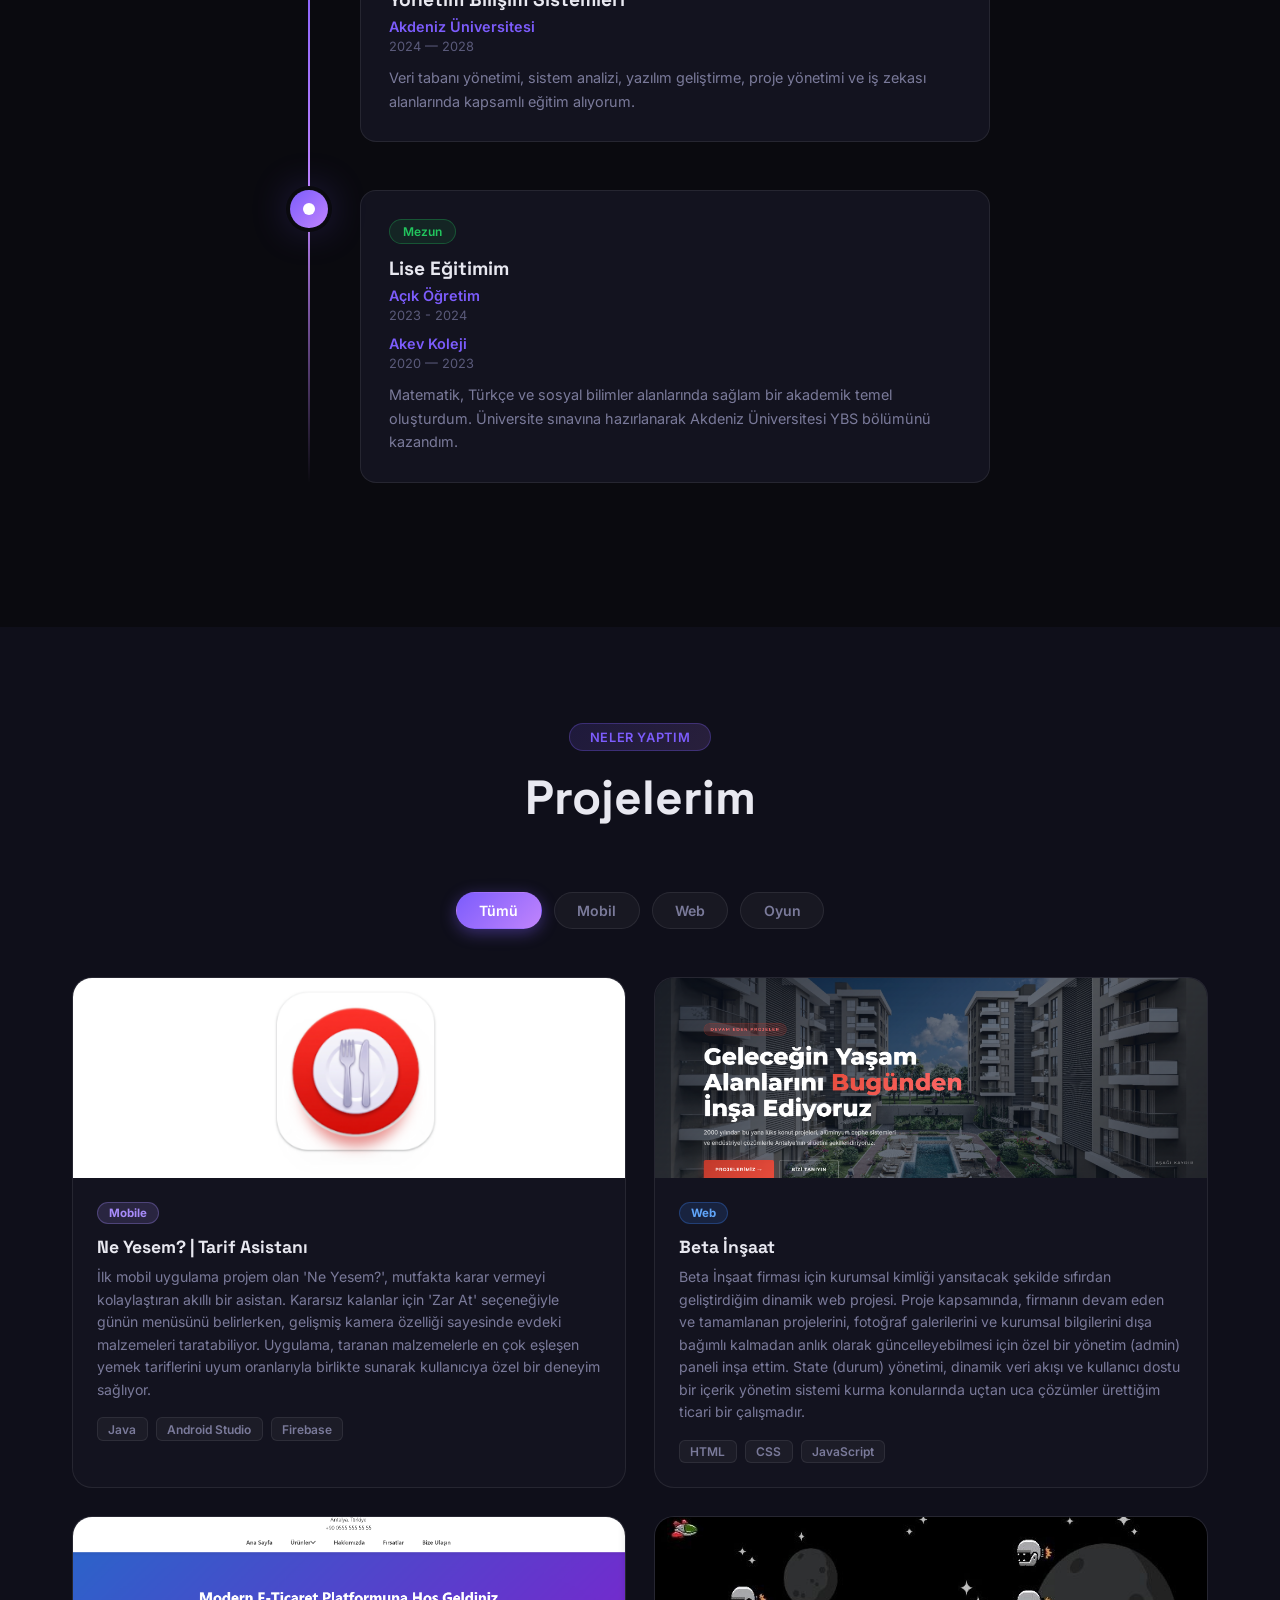
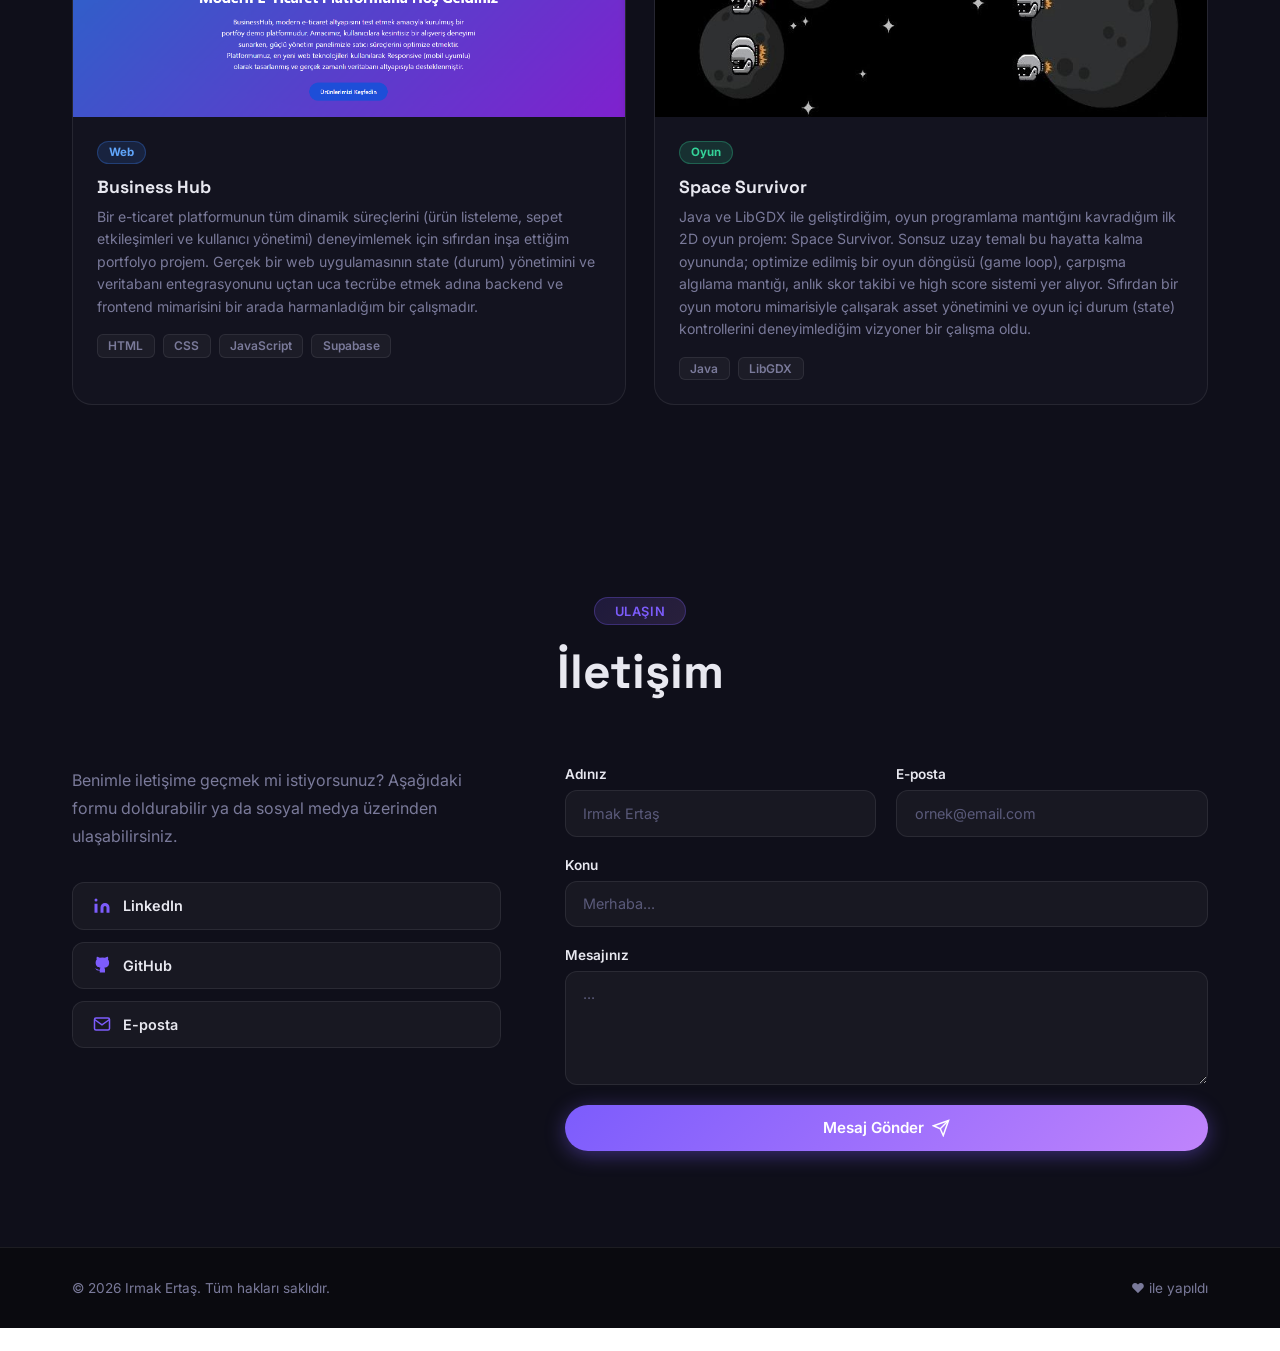
==== commit cdab95fe: "bitiş" ====
--- a/index.html
+++ b/index.html
@@ -22,7 +22,7 @@
     <div class="nav-container">
       <a href="#" class="nav-logo">
         <span class="logo-dot"></span>
-        <span class="logo-text">irmak.dev</span>
+        <span class="logo-text">irmakertas.com</span>
       </a>
       <ul class="nav-links" id="navLinks">
         <li><a href="#about" data-tr="Hakkımda" data-en="About">Hakkımda</a></li>
@@ -196,25 +196,25 @@
               <span class="code-filename">about_irmak.js</span>
             </div>
             <pre class="code-body"><code><span class="c-purple">const</span> <span class="c-blue">irmak</span> = {
-  <span class="c-green">name</span>: <span class="c-yellow">"Irmak Ertaş"</span>,
-  <span class="c-green">university</span>: <span class="c-yellow">"Akdeniz Üniversitesi"</span>,
-  <span class="c-green">department</span>: <span class="c-yellow">"YBS"</span>,
+  <span class="c-green">name</span>: <span class="c-pink">"Irmak Ertaş"</span>,
+<span class="c-green">university</span>: <span class="c-pink" data-tr="&quot;Akdeniz Üniversitesi&quot;" data-en="&quot;Akdeniz University&quot;">"Akdeniz Üniversitesi"</span>,
+<span class="c-green">department</span>: <span class="c-pink" data-tr="&quot;YBS&quot;" data-en="&quot;MIS&quot;">"YBS"</span>
   <span class="c-green">year</span>: <span class="c-orange">3</span>,
-  <span class="c-green">location</span>: <span class="c-yellow">"Antalya, TR 🌊"</span>,
+  <span class="c-green">location</span>: <span class="c-pink">"Antalya, TR 🌊"</span>,
   <span class="c-green">skills</span>: [
-    <span class="c-yellow">"HTML & CSS"</span>,
-    <span class="c-yellow">"JavaScript"</span>,
-    <span class="c-yellow">"React"</span>,
-    <span class="c-yellow">"Firebase"</span>,
-    <span class="c-yellow">"SQL"</span>,
-    <span class="c-yellow">"LibGDX"</span>,
-    <span class="c-yellow">"Java"</span>,
-    <span class="c-yellow">"Kotlin"</span>,
-    <span class="c-yellow">"Android Studio"</span>
+    <span class="c-pink">"HTML & CSS"</span>,
+    <span class="c-pink">"JavaScript"</span>,
+    <span class="c-pink">"React"</span>,
+    <span class="c-pink">"Firebase"</span>,
+    <span class="c-pink">"SQL"</span>,
+    <span class="c-pink">"LibGDX"</span>,
+    <span class="c-pink">"Java"</span>,
+    <span class="c-pink">"Kotlin"</span>,
+    <span class="c-pink">"Android Studio"</span>
   ],
   <span class="c-green">passions</span>: [
-    <span class="c-yellow">"Web Dev"</span>,
-    <span class="c-yellow">"Mobile Apps"</span>
+    <span class="c-pink">"Web Dev"</span>,
+    <span class="c-pink">"Mobile Apps"</span>
   ],
   <span class="c-green">available</span>: <span class="c-orange">true</span>
 };</code></pre>
@@ -422,7 +422,7 @@
 
 
 
-  <!-- ========== EDUCATION ========== -->
+<!-- ========== EDUCATION ========== -->
   <section class="section" id="education">
     <div class="container">
       <div class="section-header">
@@ -436,7 +436,7 @@
             <div class="timeline-badge" data-tr="Devam Ediyor" data-en="In Progress">Devam Ediyor</div>
             <h3 data-tr="Yönetim Bilişim Sistemleri" data-en="Management Information Systems">Yönetim Bilişim Sistemleri
             </h3>
-            <p class="timeline-org">Akdeniz Üniversitesi</p>
+            <p class="timeline-org" data-tr="Akdeniz Üniversitesi" data-en="Akdeniz University">Akdeniz Üniversitesi</p>
             <p class="timeline-date">2024 — 2028</p>
             <p class="timeline-desc"
               data-tr="Veri tabanı yönetimi, sistem analizi, yazılım geliştirme, proje yönetimi ve iş zekası alanlarında kapsamlı eğitim alıyorum."
@@ -451,9 +451,9 @@
           <div class="timeline-card">
             <div class="timeline-badge complete" data-tr="Mezun" data-en="Graduated">Mezun</div>
             <h3 data-tr="Lise Eğitimim" data-en="High School">Lise Eğitimim</h3>
-            <p class="timeline-org">Açık Öğretim</p>
+          <p class="timeline-org" data-tr="Açık Öğretim" data-en="Distance Education">Açık Öğretim</p>
             <p class="timeline-date">2023 - 2024</p>
-            <p class="timeline-org">Akev Koleji</p>
+          <p class="timeline-org" data-tr="Akev Koleji" data-en="Akev College">Akev Koleji</p>
             <p class="timeline-date">2020 — 2023</p>
             <p class="timeline-desc"
               data-tr="Matematik, Türkçe ve sosyal bilimler alanlarında sağlam bir akademik temel oluşturdum. Üniversite sınavına hazırlanarak Akdeniz Üniversitesi YBS bölümünü kazandım."
@@ -566,7 +566,7 @@
         <div class="project-card" data-category="web">
           <div class="project-img-wrap">
             <div class="project-img-placeholder" style="background: linear-gradient(135deg,#4facfe,#00f2fe)">
-              <span class="proj-emoji">💻</span>
+              <img src="assets/business.png" alt="Business Hub Web Projesi" class="project-img" />
             </div>
             <div class="project-overlay">
               <a href="#" class="proj-link open-modal-btn" id="projLinkWeb2"
@@ -576,7 +576,8 @@
                  data-desc-en="This is a portfolio project I built from scratch to experience the full range of dynamic processes involved in an e-commerce platform, such as product listing, shopping cart interactions, and user management. It is a project where I integrated backend and frontend architectures to gain end-to-end experience in state management and database integration for a real-world web application."
                  data-features-tr="Dinamik Sepet ve Sipariş Süreçleri,Ürün Arama ve Kategori Filtreleme,Veritabanı Entegrasyonu,Modern State (Durum) Yönetimi"
                  data-features-en="Dynamic Cart & Checkout Flow,Product Search & Category Filters,Database Integration,Modern State Management"
-                 data-tech="React,Node.js,SQL">
+                 data-tech="React,Node.js,SQL"
+                 data-images="assets/business.png,assets/business2.png,assets/businessadmin1.png,assets/businessadmin2.png,assets/businessadmin3.png">
                 <svg viewBox="0 0 24 24" fill="none" stroke="currentColor" stroke-width="2">
                   <path d="M18 13v6a2 2 0 0 1-2 2H5a2 2 0 0 1-2-2V8a2 2 0 0 1 2-2h6" />
                   <polyline points="15 3 21 3 21 9" />
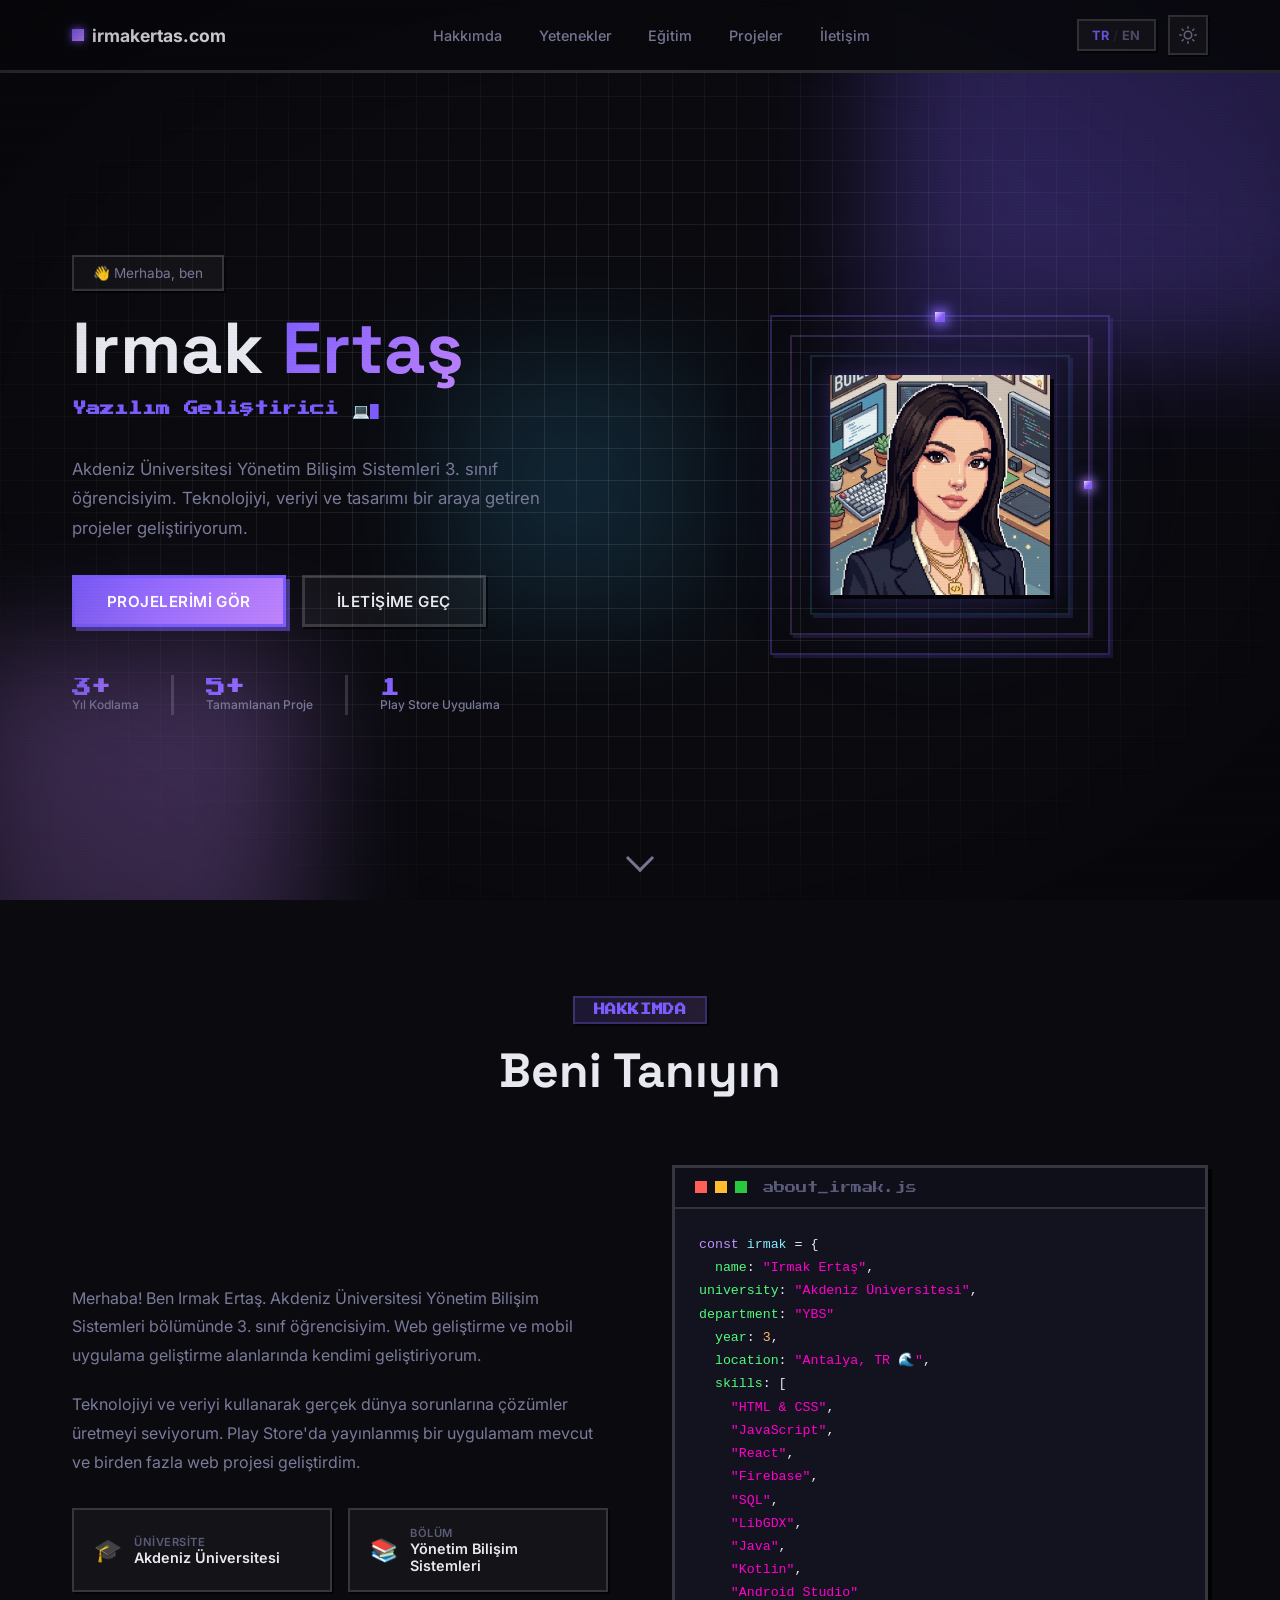
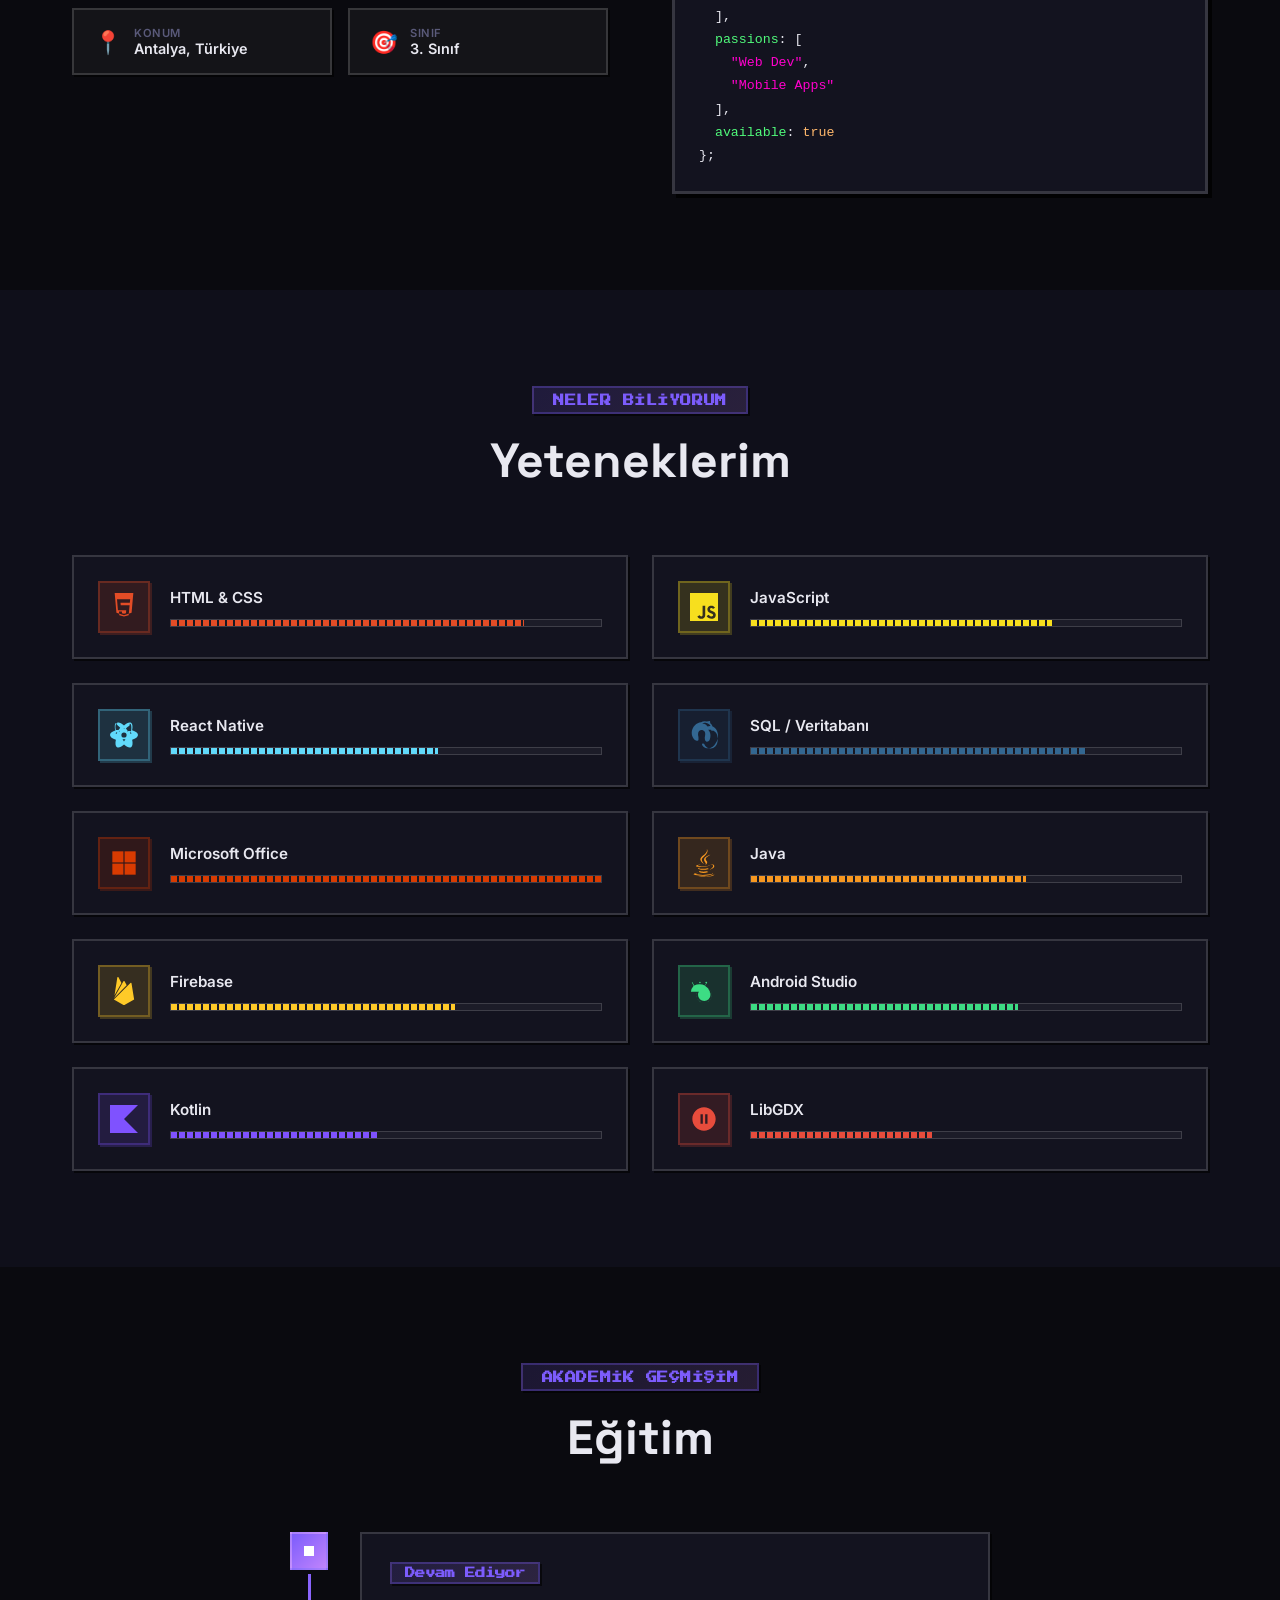
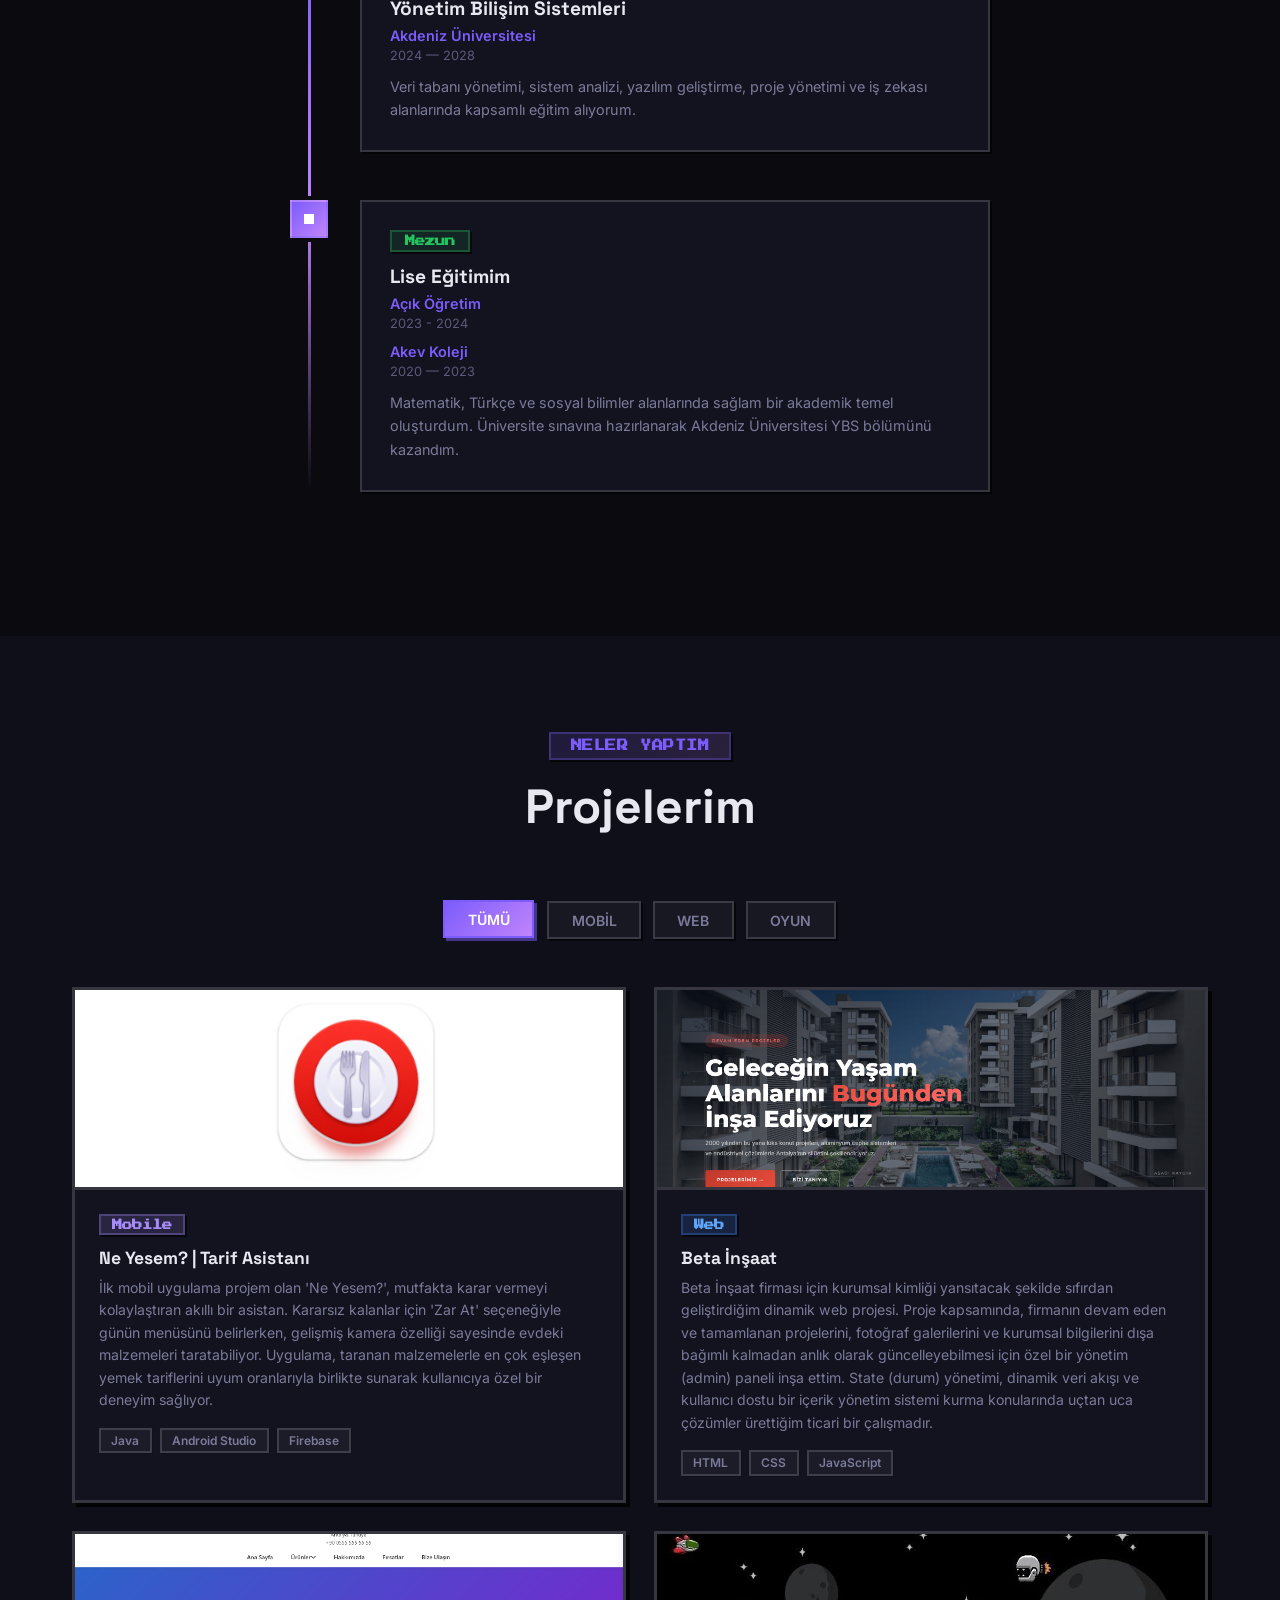
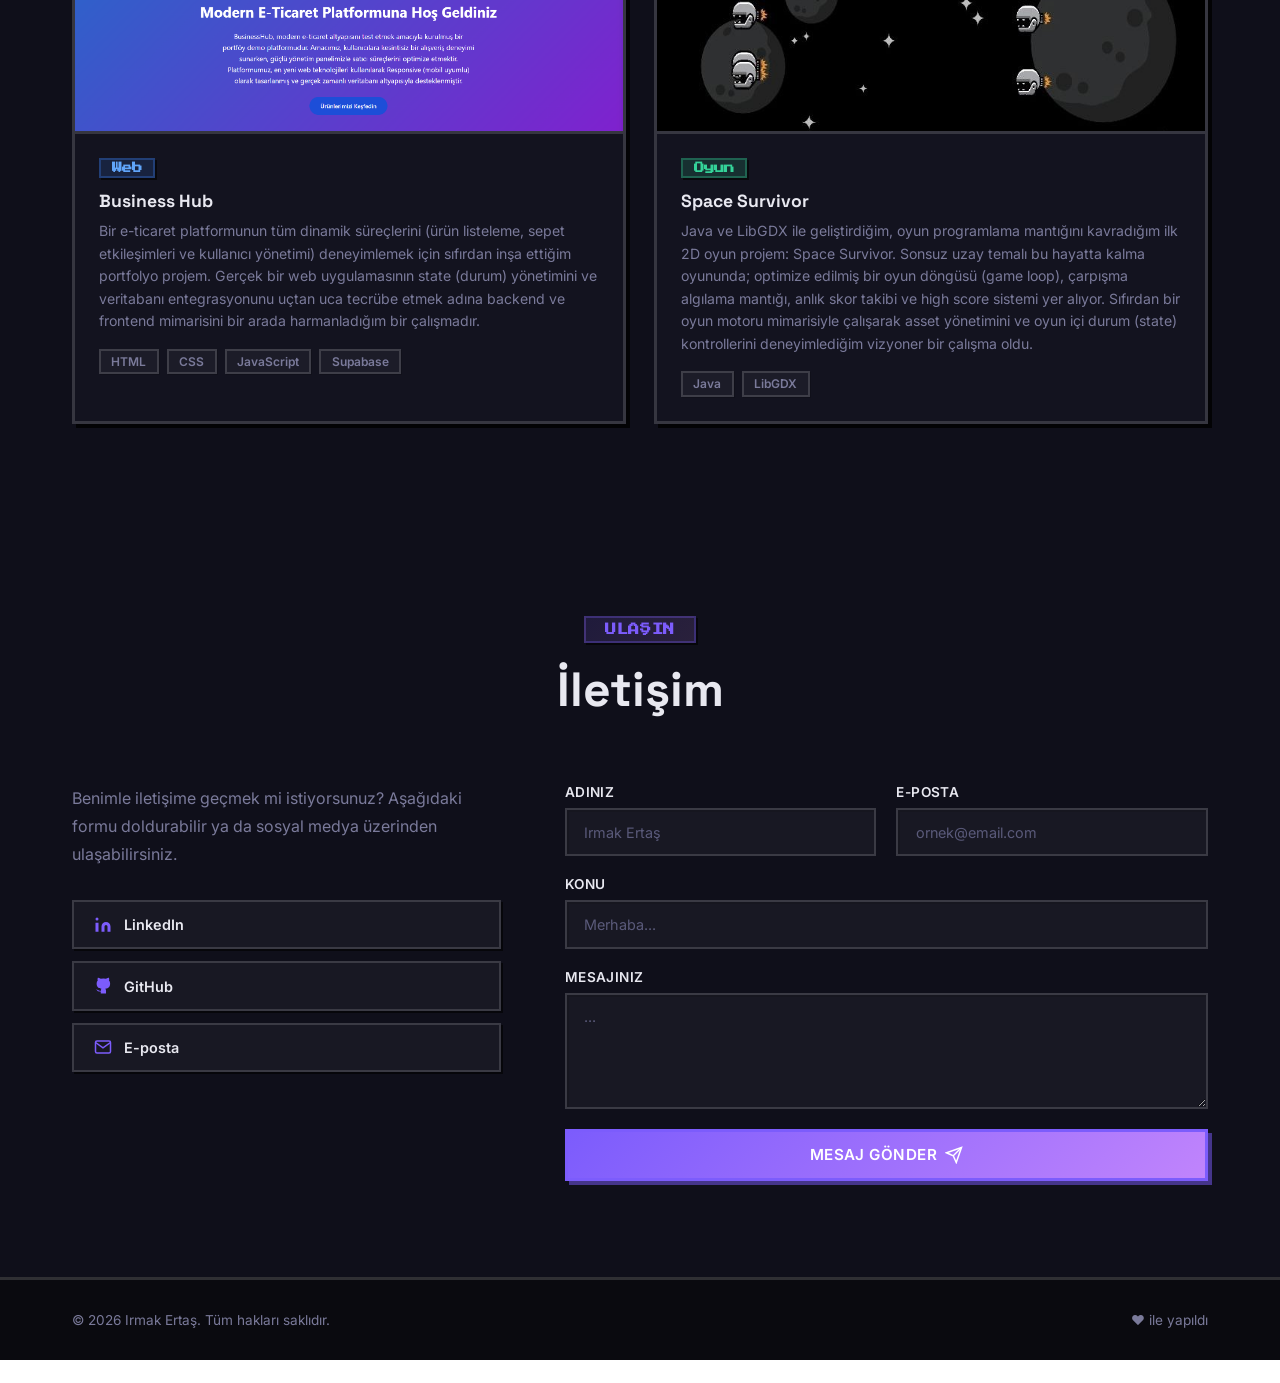
==== commit 13f97d35: "piksel hali" ====
--- a/index.html
+++ b/index.html
@@ -10,9 +10,9 @@
   <link rel="preconnect" href="https://fonts.googleapis.com" />
   <link rel="preconnect" href="https://fonts.gstatic.com" crossorigin />
   <link
-    href="https://fonts.googleapis.com/css2?family=Inter:wght@300;400;500;600;700;800;900&family=Space+Grotesk:wght@400;500;600;700&display=swap"
+    href="https://fonts.googleapis.com/css2?family=Inter:wght@300;400;500;600;700;800;900&family=Press+Start+2P&family=Space+Grotesk:wght@400;500;600;700&display=swap"
     rel="stylesheet" />
-  <link rel="stylesheet" href="style.css?v=10" />
+  <link rel="stylesheet" href="style.css?v=11" />
 </head>
 
 <body>
@@ -78,7 +78,7 @@
         <div class="hero-badge" data-tr="👋 Merhaba, ben" data-en="👋 Hello, I'm">👋 Merhaba, ben</div>
         <h1 class="hero-name">Irmak <span class="gradient-text">Ertaş</span></h1>
         <div class="hero-typewriter">
-          <span id="typewriter-text"></span><span class="cursor">|</span>
+          <span id="typewriter-text"></span><span class="cursor">█</span>
         </div>
         <p class="hero-desc"
           data-tr="Akdeniz Üniversitesi Yönetim Bilişim Sistemleri 3. sınıf öğrencisiyim. Teknolojiyi, veriyi ve tasarımı bir araya getiren projeler geliştiriyorum."
--- a/style.css
+++ b/style.css
@@ -1,24 +1,86 @@
 /* ==========================================
    IRMAK ERTAŞ PORTFOLIO — STYLE.CSS
+   ★ RETRO PIXEL / 8-BIT GAME THEME ★
    ========================================== */
 
 /* ---- FONTS & RESET ---- */
-@import url('https://fonts.googleapis.com/css2?family=Inter:wght@300;400;500;600;700;800;900&family=Space+Grotesk:wght@400;500;600;700&display=swap');
-
-*, *::before, *::after { box-sizing: border-box; margin: 0; padding: 0; }
-html { scroll-behavior: smooth; font-size: 16px; }
-body { font-family: 'Inter', sans-serif; transition: background 0.4s, color 0.4s; overflow-x: hidden; }
-a { text-decoration: none; color: inherit; }
-ul { list-style: none; }
-img { max-width: 100%; }
+@import url('https://fonts.googleapis.com/css2?family=Inter:wght@300;400;500;600;700;800;900&family=Press+Start+2P&family=Space+Grotesk:wght@400;500;600;700&display=swap');
+
+*,
+*::before,
+*::after {
+  box-sizing: border-box;
+  margin: 0;
+  padding: 0;
+}
+
+html {
+  scroll-behavior: smooth;
+  font-size: 16px;
+  overflow-x: hidden;
+}
+
+body {
+  font-family: 'Inter', sans-serif;
+  transition: background 0.4s, color 0.4s;
+  overflow-x: hidden;
+  image-rendering: auto;
+  cursor: default;
+}
+
+/* CRT Scanline overlay */
+body::after {
+  content: '';
+  position: fixed;
+  inset: 0;
+  pointer-events: none;
+  z-index: 9999;
+  background: repeating-linear-gradient(
+    0deg,
+    rgba(0, 0, 0, 0.03) 0px,
+    rgba(0, 0, 0, 0.03) 1px,
+    transparent 1px,
+    transparent 3px
+  );
+  opacity: 0.5;
+}
+
+/* CRT vignette effect */
+body::before {
+  content: '';
+  position: fixed;
+  inset: 0;
+  pointer-events: none;
+  z-index: 9998;
+  background: radial-gradient(ellipse at center, transparent 60%, rgba(0,0,0,0.25) 100%);
+}
+
+a {
+  text-decoration: none;
+  color: inherit;
+}
+
+ul {
+  list-style: none;
+}
+
+img {
+  max-width: 100%;
+}
+
+/* Pixel selection */
+::selection {
+  background: var(--accent);
+  color: #fff;
+}
 
 /* ---- DESIGN TOKENS ---- */
 [data-theme="dark"] {
   --bg: #0a0a0f;
   --bg-alt: #0f0f1a;
   --bg-card: #13131f;
-  --bg-glass: rgba(255,255,255,0.04);
-  --border: rgba(255,255,255,0.08);
+  --bg-glass: rgba(255, 255, 255, 0.04);
+  --border: rgba(255, 255, 255, 0.08);
   --text: #e8e8f0;
   --text-muted: #7a7a9a;
   --text-sub: #5a5a7a;
@@ -27,17 +89,22 @@
   --accent3: #38bdf8;
   --grad-1: #7c5cfc;
   --grad-2: #c084fc;
-  --nav-bg: rgba(10,10,15,0.85);
-  --shadow: 0 4px 32px rgba(0,0,0,0.5);
-  --shadow-card: 0 8px 32px rgba(0,0,0,0.4);
-  --glow: 0 0 40px rgba(124,92,252,0.3);
-}
+  --nav-bg: rgba(10, 10, 15, 0.92);
+  --shadow: 0 4px 32px rgba(0, 0, 0, 0.5);
+  --shadow-card: 0 8px 32px rgba(0, 0, 0, 0.4);
+  --glow: 0 0 40px rgba(124, 92, 252, 0.3);
+  --pixel-shadow: 4px 4px 0px rgba(0, 0, 0, 0.8);
+  --pixel-shadow-sm: 2px 2px 0px rgba(0, 0, 0, 0.6);
+  --pixel-shadow-accent: 4px 4px 0px rgba(124, 92, 252, 0.5);
+  --pixel-border: rgba(255, 255, 255, 0.15);
+}
+
 [data-theme="light"] {
   --bg: #f8f7ff;
   --bg-alt: #f0eefe;
   --bg-card: #ffffff;
-  --bg-glass: rgba(0,0,0,0.03);
-  --border: rgba(0,0,0,0.08);
+  --bg-glass: rgba(0, 0, 0, 0.03);
+  --border: rgba(0, 0, 0, 0.08);
   --text: #1a1a2e;
   --text-muted: #6b6b8a;
   --text-sub: #9a9ab0;
@@ -46,139 +113,526 @@
   --accent3: #0ea5e9;
   --grad-1: #6d3ff5;
   --grad-2: #a855f7;
-  --nav-bg: rgba(248,247,255,0.85);
-  --shadow: 0 4px 32px rgba(0,0,0,0.08);
-  --shadow-card: 0 8px 32px rgba(109,63,245,0.12);
-  --glow: 0 0 40px rgba(109,63,245,0.15);
+  --nav-bg: rgba(248, 247, 255, 0.92);
+  --shadow: 0 4px 32px rgba(0, 0, 0, 0.08);
+  --shadow-card: 0 8px 32px rgba(109, 63, 245, 0.12);
+  --glow: 0 0 40px rgba(109, 63, 245, 0.15);
+  --pixel-shadow: 4px 4px 0px rgba(0, 0, 0, 0.15);
+  --pixel-shadow-sm: 2px 2px 0px rgba(0, 0, 0, 0.1);
+  --pixel-shadow-accent: 4px 4px 0px rgba(109, 63, 245, 0.3);
+  --pixel-border: rgba(0, 0, 0, 0.12);
 }
 
 /* ---- UTILITY ---- */
-.container { max-width: 1200px; margin: 0 auto; padding: 0 2rem; }
+.container {
+  max-width: 1200px;
+  margin: 0 auto;
+  padding: 0 2rem;
+}
+
 .gradient-text {
   background: linear-gradient(135deg, var(--grad-1), var(--grad-2));
-  -webkit-background-clip: text; -webkit-text-fill-color: transparent; background-clip: text;
-}
+  -webkit-background-clip: text;
+  -webkit-text-fill-color: transparent;
+  background-clip: text;
+}
+
 .btn {
-  display: inline-flex; align-items: center; gap: 0.5rem;
-  padding: 0.85rem 2rem; border-radius: 50px; font-weight: 600;
-  font-size: 0.95rem; cursor: pointer; border: none;
-  transition: transform 0.2s, box-shadow 0.2s, opacity 0.2s;
+  display: inline-flex;
+  align-items: center;
+  gap: 0.5rem;
+  padding: 0.85rem 2rem;
+  border-radius: 0;
+  font-weight: 600;
+  font-size: 0.95rem;
+  cursor: pointer;
+  border: 3px solid var(--pixel-border);
+  transition: transform 0.15s steps(3), box-shadow 0.15s steps(3);
   font-family: inherit;
-}
-.btn:hover { transform: translateY(-2px); }
+  text-transform: uppercase;
+  letter-spacing: 0.03em;
+  position: relative;
+}
+
+.btn:hover {
+  transform: translate(-2px, -2px);
+}
+
+.btn:active {
+  transform: translate(2px, 2px);
+  box-shadow: none !important;
+}
+
 .btn-primary {
   background: linear-gradient(135deg, var(--grad-1), var(--grad-2));
-  color: #fff; box-shadow: 0 4px 20px rgba(124,92,252,0.4);
-}
-.btn-primary:hover { box-shadow: 0 8px 32px rgba(124,92,252,0.6); }
+  color: #fff;
+  box-shadow: var(--pixel-shadow-accent);
+  border-color: var(--accent);
+}
+
+.btn-primary:hover {
+  box-shadow: 6px 6px 0px rgba(124, 92, 252, 0.6);
+}
+
 .btn-secondary {
-  background: var(--bg-glass); color: var(--text);
-  border: 1px solid var(--border); backdrop-filter: blur(10px);
-}
-.btn-secondary:hover { background: var(--bg-card); border-color: var(--accent); }
-.btn-full { width: 100%; justify-content: center; }
-.btn svg { width: 18px; height: 18px; flex-shrink: 0; }
-.section { padding: 6rem 0; background: var(--bg); color: var(--text); }
-.section-alt { background: var(--bg-alt); }
-.section-header { text-align: center; margin-bottom: 4rem; }
+  background: var(--bg-glass);
+  color: var(--text);
+  border: 3px solid var(--pixel-border);
+  box-shadow: var(--pixel-shadow-sm);
+}
+
+.btn-secondary:hover {
+  background: var(--bg-card);
+  border-color: var(--accent);
+  box-shadow: var(--pixel-shadow);
+}
+
+.btn-full {
+  width: 100%;
+  justify-content: center;
+}
+
+.btn svg {
+  width: 18px;
+  height: 18px;
+  flex-shrink: 0;
+}
+
+.section {
+  padding: 6rem 0;
+  background: var(--bg);
+  color: var(--text);
+}
+
+.section-alt {
+  background: var(--bg-alt);
+}
+
+.section-header {
+  text-align: center;
+  margin-bottom: 4rem;
+}
+
 .section-tag {
-  display: inline-block; padding: 0.35rem 1.2rem;
-  border-radius: 50px; font-size: 0.8rem; font-weight: 600;
-  background: linear-gradient(135deg, rgba(124,92,252,0.15), rgba(192,132,252,0.15));
-  border: 1px solid rgba(124,92,252,0.3); color: var(--accent); margin-bottom: 1rem;
-  letter-spacing: 0.05em; text-transform: uppercase;
-}
-.section-title { font-size: clamp(2rem, 4vw, 3rem); font-weight: 800; color: var(--text); font-family: 'Space Grotesk', sans-serif; }
+  display: inline-block;
+  padding: 0.4rem 1.2rem;
+  border-radius: 0;
+  font-size: 0.7rem;
+  font-weight: 600;
+  font-family: 'Press Start 2P', monospace;
+  background: linear-gradient(135deg, rgba(124, 92, 252, 0.15), rgba(192, 132, 252, 0.15));
+  border: 2px solid rgba(124, 92, 252, 0.3);
+  color: var(--accent);
+  margin-bottom: 1rem;
+  letter-spacing: 0.05em;
+  text-transform: uppercase;
+  box-shadow: var(--pixel-shadow-sm);
+}
+
+.section-title {
+  font-size: clamp(2rem, 4vw, 3rem);
+  font-weight: 800;
+  color: var(--text);
+  font-family: 'Space Grotesk', sans-serif;
+}
 
 /* ==========================================
    NAVBAR
    ========================================== */
 .navbar {
-  position: fixed; top: 0; left: 0; right: 0; z-index: 1000;
-  background: var(--nav-bg); backdrop-filter: blur(20px);
-  border-bottom: 1px solid var(--border);
-  transition: all 0.3s;
-}
-.navbar.scrolled { box-shadow: var(--shadow); }
-.nav-container { max-width: 1200px; margin: 0 auto; padding: 0 2rem; height: 70px; display: flex; align-items: center; gap: 2rem; }
-.nav-logo { display: flex; align-items: center; gap: 0.5rem; font-weight: 700; font-size: 1.1rem; color: var(--text); }
-.logo-dot { width: 10px; height: 10px; border-radius: 50%; background: linear-gradient(135deg, var(--grad-1), var(--grad-2)); box-shadow: 0 0 8px var(--accent); }
-.nav-links { display: flex; gap: 0.25rem; margin: 0 auto; }
+  position: fixed;
+  top: 0;
+  left: 0;
+  right: 0;
+  z-index: 1000;
+  background: var(--nav-bg);
+  border-bottom: 3px solid var(--pixel-border);
+  transition: all 0.3s steps(4);
+}
+
+.navbar.scrolled {
+  box-shadow: var(--pixel-shadow);
+}
+
+.nav-container {
+  max-width: 1200px;
+  margin: 0 auto;
+  padding: 0 2rem;
+  height: 70px;
+  display: flex;
+  align-items: center;
+  gap: 2rem;
+}
+
+.nav-logo {
+  display: flex;
+  align-items: center;
+  gap: 0.5rem;
+  font-weight: 700;
+  font-size: 1.1rem;
+  color: var(--text);
+}
+
+.logo-dot {
+  width: 12px;
+  height: 12px;
+  border-radius: 0;
+  background: linear-gradient(135deg, var(--grad-1), var(--grad-2));
+  box-shadow: 0 0 8px var(--accent), 2px 2px 0px rgba(0,0,0,0.4);
+}
+
+.nav-links {
+  display: flex;
+  gap: 0.25rem;
+  margin: 0 auto;
+}
+
 .nav-links a {
-  padding: 0.5rem 0.9rem; border-radius: 8px; font-size: 0.9rem;
-  font-weight: 500; color: var(--text-muted); transition: all 0.2s;
-}
-.nav-links a:hover, .nav-links a.active { color: var(--accent); background: rgba(124,92,252,0.1); }
-.nav-controls { display: flex; align-items: center; gap: 0.75rem; }
+  padding: 0.5rem 0.9rem;
+  border-radius: 0;
+  font-size: 0.9rem;
+  font-weight: 500;
+  color: var(--text-muted);
+  transition: all 0.15s steps(3);
+  border: 2px solid transparent;
+}
+
+.nav-links a:hover,
+.nav-links a.active {
+  color: var(--accent);
+  background: rgba(124, 92, 252, 0.1);
+  border-color: rgba(124, 92, 252, 0.3);
+}
+
+.nav-controls {
+  display: flex;
+  align-items: center;
+  gap: 0.75rem;
+}
+
 .lang-toggle {
-  display: flex; align-items: center; gap: 0.25rem; padding: 0.4rem 0.85rem;
-  border-radius: 50px; border: 1px solid var(--border); background: var(--bg-glass);
-  cursor: pointer; font-size: 0.8rem; font-weight: 700; font-family: inherit;
-  color: var(--text); transition: all 0.2s;
-}
-.lang-toggle:hover { border-color: var(--accent); color: var(--accent); }
-.lang-active { color: var(--accent); }
-.lang-inactive { color: var(--text-sub); }
-.lang-divider { color: var(--border); }
+  display: flex;
+  align-items: center;
+  gap: 0.25rem;
+  padding: 0.4rem 0.85rem;
+  border-radius: 0;
+  border: 2px solid var(--pixel-border);
+  background: var(--bg-glass);
+  cursor: pointer;
+  font-size: 0.8rem;
+  font-weight: 700;
+  font-family: inherit;
+  color: var(--text);
+  transition: all 0.15s steps(3);
+  box-shadow: var(--pixel-shadow-sm);
+}
+
+.lang-toggle:hover {
+  border-color: var(--accent);
+  color: var(--accent);
+  transform: translate(-1px, -1px);
+  box-shadow: 3px 3px 0px rgba(124, 92, 252, 0.3);
+}
+
+.lang-active {
+  color: var(--accent);
+}
+
+.lang-inactive {
+  color: var(--text-sub);
+}
+
+.lang-divider {
+  color: var(--border);
+}
+
 .theme-toggle {
-  width: 40px; height: 40px; border-radius: 50%; border: 1px solid var(--border);
-  background: var(--bg-glass); cursor: pointer; display: flex; align-items: center;
-  justify-content: center; color: var(--text-muted); transition: all 0.2s;
-}
-.theme-toggle:hover { border-color: var(--accent); color: var(--accent); transform: rotate(20deg); }
-.theme-toggle svg { width: 18px; height: 18px; }
-[data-theme="dark"] .sun-icon { display: block; }
-[data-theme="dark"] .moon-icon { display: none; }
-[data-theme="light"] .sun-icon { display: none; }
-[data-theme="light"] .moon-icon { display: block; }
-.hamburger { display: none; flex-direction: column; gap: 5px; cursor: pointer; padding: 5px; background: none; border: none; }
-.hamburger span { display: block; width: 24px; height: 2px; background: var(--text); border-radius: 2px; transition: all 0.3s; }
+  width: 40px;
+  height: 40px;
+  border-radius: 0;
+  border: 2px solid var(--pixel-border);
+  background: var(--bg-glass);
+  cursor: pointer;
+  display: flex;
+  align-items: center;
+  justify-content: center;
+  color: var(--text-muted);
+  transition: all 0.15s steps(3);
+  box-shadow: var(--pixel-shadow-sm);
+}
+
+.theme-toggle:hover {
+  border-color: var(--accent);
+  color: var(--accent);
+  transform: translate(-1px, -1px);
+  box-shadow: 3px 3px 0px rgba(124, 92, 252, 0.3);
+}
+
+.theme-toggle svg {
+  width: 18px;
+  height: 18px;
+}
+
+[data-theme="dark"] .sun-icon {
+  display: block;
+}
+
+[data-theme="dark"] .moon-icon {
+  display: none;
+}
+
+[data-theme="light"] .sun-icon {
+  display: none;
+}
+
+[data-theme="light"] .moon-icon {
+  display: block;
+}
+
+.hamburger {
+  display: none;
+  flex-direction: column;
+  gap: 5px;
+  cursor: pointer;
+  padding: 5px;
+  background: none;
+  border: none;
+}
+
+.hamburger span {
+  display: block;
+  width: 24px;
+  height: 3px;
+  background: var(--text);
+  border-radius: 0;
+  transition: all 0.2s steps(4);
+}
 
 /* ==========================================
    HERO
    ========================================== */
 .hero {
-  min-height: 100vh; display: flex; align-items: center;
-  position: relative; overflow: hidden; background: var(--bg); color: var(--text); padding-top: 70px;
-}
-.hero-bg { position: absolute; inset: 0; pointer-events: none; }
+  min-height: 100vh;
+  display: flex;
+  align-items: center;
+  position: relative;
+  overflow: hidden;
+  background: var(--bg);
+  color: var(--text);
+  padding-top: 70px;
+}
+
+.hero-bg {
+  position: absolute;
+  inset: 0;
+  pointer-events: none;
+}
+
 .hero-orb {
-  position: absolute; border-radius: 50%; filter: blur(80px); opacity: 0.35;
-  animation: floatOrb 8s ease-in-out infinite;
-}
-.orb-1 { width: 500px; height: 500px; background: var(--grad-1); top: -150px; right: -100px; animation-delay: 0s; }
-.orb-2 { width: 350px; height: 350px; background: var(--grad-2); bottom: -100px; left: -50px; animation-delay: -3s; }
-.orb-3 { width: 250px; height: 250px; background: var(--accent3); top: 40%; left: 35%; animation-delay: -5s; opacity: 0.2; }
-@keyframes floatOrb { 0%,100% { transform: translate(0,0) scale(1); } 50% { transform: translate(30px,-30px) scale(1.05); } }
+  position: absolute;
+  border-radius: 0;
+  filter: blur(60px);
+  opacity: 0.3;
+  animation: floatOrb 8s steps(20) infinite;
+}
+
+.orb-1 {
+  width: 500px;
+  height: 500px;
+  background: var(--grad-1);
+  top: -150px;
+  right: -100px;
+  animation-delay: 0s;
+}
+
+.orb-2 {
+  width: 350px;
+  height: 350px;
+  background: var(--grad-2);
+  bottom: -100px;
+  left: -50px;
+  animation-delay: -3s;
+}
+
+.orb-3 {
+  width: 250px;
+  height: 250px;
+  background: var(--accent3);
+  top: 40%;
+  left: 35%;
+  animation-delay: -5s;
+  opacity: 0.15;
+}
+
+@keyframes floatOrb {
+
+  0%,
+  100% {
+    transform: translate(0, 0) scale(1);
+  }
+
+  50% {
+    transform: translate(30px, -30px) scale(1.05);
+  }
+}
+
 .grid-overlay {
-  position: absolute; inset: 0;
-  background-image: linear-gradient(var(--border) 1px,transparent 1px), linear-gradient(90deg,var(--border) 1px,transparent 1px);
-  background-size: 50px 50px; opacity: 0.5;
+  position: absolute;
+  inset: 0;
+  background-image: linear-gradient(var(--pixel-border) 1px, transparent 1px), linear-gradient(90deg, var(--pixel-border) 1px, transparent 1px);
+  background-size: 32px 32px;
+  opacity: 0.6;
   mask-image: radial-gradient(ellipse at 50% 50%, black 30%, transparent 80%);
 }
-.hero-container { max-width: 1200px; margin: 0 auto; padding: 0 2rem; display: grid; grid-template-columns: 1fr 1fr; gap: 4rem; align-items: center; position: relative; z-index: 1; width: 100%; }
+
+.hero-container {
+  max-width: 1200px;
+  margin: 0 auto;
+  padding: 0 2rem;
+  display: grid;
+  grid-template-columns: 1fr 1fr;
+  gap: 4rem;
+  align-items: center;
+  position: relative;
+  z-index: 1;
+  width: 100%;
+}
+
 .hero-badge {
-  display: inline-flex; align-items: center; gap: 0.5rem; padding: 0.5rem 1.2rem;
-  border-radius: 50px; border: 1px solid var(--border); background: var(--bg-glass);
-  backdrop-filter: blur(10px); font-size: 0.85rem; color: var(--text-muted); margin-bottom: 1.25rem;
+  display: inline-flex;
+  align-items: center;
+  gap: 0.5rem;
+  padding: 0.5rem 1.2rem;
+  border-radius: 0;
+  border: 2px solid var(--pixel-border);
+  background: var(--bg-glass);
+  font-size: 0.85rem;
+  color: var(--text-muted);
+  margin-bottom: 1.25rem;
   animation: fadeInUp 0.6s ease both;
-}
-.hero-name { font-size: clamp(2.8rem, 6vw, 4.5rem); font-weight: 900; line-height: 1.05; margin-bottom: 1rem; font-family: 'Space Grotesk', sans-serif; animation: fadeInUp 0.6s 0.1s ease both; }
-.hero-typewriter { font-size: clamp(1.1rem, 2.5vw, 1.5rem); font-weight: 600; color: var(--accent); margin-bottom: 1.5rem; min-height: 2em; animation: fadeInUp 0.6s 0.2s ease both; }
-.cursor { animation: blink 1s infinite; }
-@keyframes blink { 0%,100% { opacity: 1; } 50% { opacity: 0; } }
-.hero-desc { font-size: 1.05rem; color: var(--text-muted); line-height: 1.75; margin-bottom: 2rem; max-width: 500px; animation: fadeInUp 0.6s 0.3s ease both; }
-.hero-buttons { display: flex; gap: 1rem; flex-wrap: wrap; margin-bottom: 3rem; animation: fadeInUp 0.6s 0.4s ease both; }
-.hero-stats { display: flex; align-items: center; gap: 2rem; animation: fadeInUp 0.6s 0.5s ease both; }
-.stat-item { display: flex; flex-direction: column; }
-.stat-num { font-size: 1.8rem; font-weight: 800; color: var(--text); font-family: 'Space Grotesk', sans-serif; background: linear-gradient(135deg, var(--grad-1), var(--grad-2)); -webkit-background-clip: text; -webkit-text-fill-color: transparent; background-clip: text; }
-.stat-label { font-size: 0.75rem; color: var(--text-muted); font-weight: 500; }
-.stat-divider { width: 1px; height: 40px; background: var(--border); }
-@keyframes fadeInUp { from { opacity: 0; transform: translateY(24px); } to { opacity: 1; transform: translateY(0); } }
-
-/* Avatar */
-.hero-visual { display: flex; justify-content: center; align-items: center; animation: fadeInUp 0.8s 0.2s ease both; }
-.avatar-wrapper { position: relative; width: 380px; height: 380px; display: flex; align-items: center; justify-content: center; }
+  box-shadow: var(--pixel-shadow-sm);
+}
+
+.hero-name {
+  font-size: clamp(2.8rem, 6vw, 4.5rem);
+  font-weight: 900;
+  line-height: 1.05;
+  margin-bottom: 1rem;
+  font-family: 'Space Grotesk', sans-serif;
+  animation: fadeInUp 0.6s 0.1s ease both;
+}
+
+.hero-typewriter {
+  font-size: clamp(1.1rem, 2.5vw, 1.5rem);
+  font-weight: 600;
+  color: var(--accent);
+  margin-bottom: 1.5rem;
+  min-height: 2em;
+  animation: fadeInUp 0.6s 0.2s ease both;
+  font-family: 'Press Start 2P', monospace;
+  font-size: clamp(0.7rem, 1.5vw, 0.9rem);
+}
+
+.cursor {
+  animation: blink 0.6s steps(1) infinite;
+  font-family: monospace;
+  font-weight: 400;
+}
+
+@keyframes blink {
+
+  0%,
+  100% {
+    opacity: 1;
+  }
+
+  50% {
+    opacity: 0;
+  }
+}
+
+.hero-desc {
+  font-size: 1.05rem;
+  color: var(--text-muted);
+  line-height: 1.75;
+  margin-bottom: 2rem;
+  max-width: 500px;
+  animation: fadeInUp 0.6s 0.3s ease both;
+}
+
+.hero-buttons {
+  display: flex;
+  gap: 1rem;
+  flex-wrap: wrap;
+  margin-bottom: 3rem;
+  animation: fadeInUp 0.6s 0.4s ease both;
+}
+
+.hero-stats {
+  display: flex;
+  align-items: center;
+  gap: 2rem;
+  animation: fadeInUp 0.6s 0.5s ease both;
+}
+
+.stat-item {
+  display: flex;
+  flex-direction: column;
+}
+
+.stat-num {
+  font-size: 1.8rem;
+  font-weight: 800;
+  color: var(--text);
+  font-family: 'Press Start 2P', monospace;
+  font-size: 1.2rem;
+  background: linear-gradient(135deg, var(--grad-1), var(--grad-2));
+  -webkit-background-clip: text;
+  -webkit-text-fill-color: transparent;
+  background-clip: text;
+}
+
+.stat-label {
+  font-size: 0.75rem;
+  color: var(--text-muted);
+  font-weight: 500;
+}
+
+.stat-divider {
+  width: 3px;
+  height: 40px;
+  background: var(--pixel-border);
+}
+
+@keyframes fadeInUp {
+  from {
+    opacity: 0;
+    transform: translateY(24px);
+  }
+
+  to {
+    opacity: 1;
+    transform: translateY(0);
+  }
+}
+
+/* Avatar — Pixel / Square Frame */
+.hero-visual {
+  display: flex;
+  justify-content: center;
+  align-items: center;
+  animation: fadeInUp 0.8s 0.2s ease both;
+}
+
+.avatar-wrapper {
+  position: relative;
+  width: 380px;
+  height: 380px;
+  display: flex;
+  align-items: center;
+  justify-content: center;
+}
+
 /* Ambient glow behind the avatar */
 .avatar-glow {
   position: absolute;
@@ -186,86 +640,143 @@
   left: 50%;
   width: 320px;
   height: 320px;
-  border-radius: 50%;
-  background: radial-gradient(circle, rgba(139,92,246,0.55) 0%, rgba(99,102,241,0.35) 45%, transparent 72%);
-  filter: blur(80px);
+  border-radius: 0;
+  background: radial-gradient(circle, rgba(139, 92, 246, 0.55) 0%, rgba(99, 102, 241, 0.35) 45%, transparent 72%);
+  filter: blur(60px);
   z-index: 0;
-  opacity: 0.4;
+  opacity: 0.35;
   transform: translate(-50%, -50%) scale(1);
-  animation: glowPulse 6s ease-in-out infinite;
+  animation: glowPulse 6s steps(10) infinite;
   pointer-events: none;
 }
+
 @keyframes glowPulse {
-  0%, 100% { opacity: 0.35; transform: translate(-50%, -50%) scale(1); }
-  50% { opacity: 0.5; transform: translate(-50%, -50%) scale(1.08); }
-}
-
+
+  0%,
+  100% {
+    opacity: 0.3;
+    transform: translate(-50%, -50%) scale(1);
+  }
+
+  50% {
+    opacity: 0.45;
+    transform: translate(-50%, -50%) scale(1.06);
+  }
+}
+
+/* Pixel-style square rings instead of circular orbits */
 .avatar-ring {
-  position: absolute; border-radius: 50%; border: 1px solid;
-  animation: spin 12s linear infinite;
+  position: absolute;
+  border-radius: 0;
+  border: 2px solid;
+  animation: spinPixel 12s steps(60) infinite;
   z-index: 1;
-  box-shadow: 0 0 16px rgba(124,92,252,0.12), inset 0 0 16px rgba(192,132,252,0.08);
-}
-.ring-1 { width: 340px; height: 340px; border-color: rgba(124,92,252,0.3); animation-duration: 12s; }
-.ring-2 { width: 300px; height: 300px; border-color: rgba(192,132,252,0.2); animation-direction: reverse; animation-duration: 18s; }
-.ring-3 { width: 260px; height: 260px; border-color: rgba(56,189,248,0.15); animation-duration: 25s; }
-@keyframes spin { from { transform: rotate(0deg); } to { transform: rotate(360deg); } }
-
-/* Orbiting glowing particles — inherit rotation from their parent ring */
+  box-shadow: 3px 3px 0px rgba(124, 92, 252, 0.15);
+}
+
+.ring-1 {
+  width: 340px;
+  height: 340px;
+  border-color: rgba(124, 92, 252, 0.3);
+  animation-duration: 12s;
+}
+
+.ring-2 {
+  width: 300px;
+  height: 300px;
+  border-color: rgba(192, 132, 252, 0.2);
+  animation-direction: reverse;
+  animation-duration: 18s;
+}
+
+.ring-3 {
+  width: 260px;
+  height: 260px;
+  border-color: rgba(56, 189, 248, 0.15);
+  animation-duration: 25s;
+}
+
+@keyframes spinPixel {
+  from {
+    transform: rotate(0deg);
+  }
+
+  to {
+    transform: rotate(360deg);
+  }
+}
+
+/* Orbiting pixel particles */
 .orbit-dot {
   position: absolute;
-  border-radius: 50%;
-  background: radial-gradient(circle at 35% 30%, #e9d5ff, #8b5cf6 55%, #6366f1);
+  border-radius: 0;
+  background: linear-gradient(135deg, #e9d5ff, #8b5cf6 55%, #6366f1);
   pointer-events: none;
 }
+
 .orbit-dot.dot-1 {
-  width: 11px;
-  height: 11px;
-  top: -5.5px;
+  width: 10px;
+  height: 10px;
+  top: -5px;
   left: 50%;
   transform: translateX(-50%);
-  box-shadow: 0 0 10px 3px rgba(139,92,246,0.75), 0 0 20px 6px rgba(99,102,241,0.4);
-  animation: dotTwinkle 3.2s ease-in-out infinite;
-}
+  box-shadow: 0 0 10px 3px rgba(139, 92, 246, 0.75), 0 0 20px 6px rgba(99, 102, 241, 0.4);
+  animation: dotTwinkle 3.2s steps(6) infinite;
+}
+
 .orbit-dot.dot-2 {
-  width: 7px;
-  height: 7px;
+  width: 8px;
+  height: 8px;
   top: 50%;
-  right: -3.5px;
+  right: -4px;
   transform: translateY(-50%);
-  box-shadow: 0 0 8px 2px rgba(192,132,252,0.7), 0 0 16px 4px rgba(99,102,241,0.35);
-  animation: dotTwinkle 3.2s ease-in-out infinite 1.4s;
-}
+  box-shadow: 0 0 8px 2px rgba(192, 132, 252, 0.7), 0 0 16px 4px rgba(99, 102, 241, 0.35);
+  animation: dotTwinkle 3.2s steps(6) infinite 1.4s;
+}
+
 @keyframes dotTwinkle {
-  0%, 100% { opacity: 0.65; filter: brightness(1); }
-  50% { opacity: 1; filter: brightness(1.25); }
-}
-
+
+  0%,
+  100% {
+    opacity: 0.65;
+    filter: brightness(1);
+  }
+
+  50% {
+    opacity: 1;
+    filter: brightness(1.25);
+  }
+}
+
+/* Square pixel avatar frame */
 .avatar-img-container.popout-container {
   position: relative;
   width: 220px;
   height: 220px;
-  border-radius: 50%;
+  border-radius: 0;
   overflow: visible;
   z-index: 2;
 }
+
 .popout-circle {
   position: absolute;
   inset: 0;
-  border-radius: 50%;
-  border: 3px solid transparent;
+  border-radius: 0;
+  border: 4px solid transparent;
   background: linear-gradient(var(--bg-card), var(--bg-card)) padding-box,
-              linear-gradient(135deg, var(--grad-1), var(--grad-2)) border-box;
-  box-shadow: var(--glow);
+    linear-gradient(135deg, var(--grad-1), var(--grad-2)) border-box;
+  box-shadow: var(--pixel-shadow), 0 0 20px rgba(124, 92, 252, 0.25);
   z-index: 1;
 }
+
 .popout-body-wrap {
   position: absolute;
   inset: 0;
-  border-radius: 50%;
+  border-radius: 0;
   overflow: hidden;
   z-index: 2;
 }
+
 .popout-img {
   position: absolute;
   width: 100%;
@@ -274,62 +785,217 @@
   object-position: center 18%;
   left: 0;
   top: 0;
-  transition: transform 0.4s cubic-bezier(0.34, 1.56, 0.64, 1);
-}
+  transition: transform 0.2s steps(4);
+  image-rendering: auto;
+}
+
 .avatar-img-container:hover .popout-img {
   transform: scale(1.08);
 }
 
 .floating-badge {
-  position: absolute; display: flex; align-items: center; gap: 0.4rem;
-  background: var(--bg-card); border: 1px solid var(--border); border-radius: 12px;
-  padding: 0.5rem 0.9rem; font-size: 0.8rem; font-weight: 600;
-  box-shadow: var(--shadow-card); backdrop-filter: blur(10px); z-index: 3;
+  position: absolute;
+  display: flex;
+  align-items: center;
+  gap: 0.4rem;
+  background: var(--bg-card);
+  border: 2px solid var(--pixel-border);
+  border-radius: 0;
+  padding: 0.5rem 0.9rem;
+  font-size: 0.8rem;
+  font-weight: 600;
+  box-shadow: var(--pixel-shadow-sm);
+  z-index: 3;
   white-space: nowrap;
 }
-.badge-1 { top: 10%; left: -10%; animation: floatBadge 4s ease-in-out infinite; }
-.badge-2 { bottom: 15%; right: -5%; animation: floatBadge 4s ease-in-out infinite 2s; }
-@keyframes floatBadge { 0%,100% { transform: translateY(0); } 50% { transform: translateY(-8px); } }
-.scroll-indicator { position: absolute; bottom: 2rem; left: 50%; transform: translateX(-50%); animation: bounce 2s infinite; }
-.scroll-arrow { width: 24px; height: 24px; border-right: 2px solid var(--text-muted); border-bottom: 2px solid var(--text-muted); transform: rotate(45deg); }
-@keyframes bounce { 0%,100% { transform: translateX(-50%) translateY(0); } 50% { transform: translateX(-50%) translateY(8px); } }
+
+.badge-1 {
+  top: 10%;
+  left: -10%;
+  animation: floatBadge 4s steps(12) infinite;
+}
+
+.badge-2 {
+  bottom: 15%;
+  right: -5%;
+  animation: floatBadge 4s steps(12) infinite 2s;
+}
+
+@keyframes floatBadge {
+
+  0%,
+  100% {
+    transform: translateY(0);
+  }
+
+  50% {
+    transform: translateY(-8px);
+  }
+}
+
+.scroll-indicator {
+  position: absolute;
+  bottom: 2rem;
+  left: 50%;
+  transform: translateX(-50%);
+  animation: bounce 1.5s steps(8) infinite;
+}
+
+.scroll-arrow {
+  width: 20px;
+  height: 20px;
+  border-right: 3px solid var(--text-muted);
+  border-bottom: 3px solid var(--text-muted);
+  transform: rotate(45deg);
+}
+
+@keyframes bounce {
+
+  0%,
+  100% {
+    transform: translateX(-50%) translateY(0);
+  }
+
+  50% {
+    transform: translateX(-50%) translateY(8px);
+  }
+}
 
 /* ==========================================
    ABOUT
    ========================================== */
-.about-grid { display: grid; grid-template-columns: 1fr 1fr; gap: 4rem; align-items: center; }
-.about-text p { color: var(--text-muted); line-height: 1.8; margin-bottom: 1.25rem; font-size: 1rem; }
-.about-info-cards { display: grid; grid-template-columns: 1fr 1fr; gap: 1rem; margin-top: 2rem; }
+.about-grid {
+  display: grid;
+  grid-template-columns: 1fr 1fr;
+  gap: 4rem;
+  align-items: center;
+}
+
+.about-text p {
+  color: var(--text-muted);
+  line-height: 1.8;
+  margin-bottom: 1.25rem;
+  font-size: 1rem;
+}
+
+.about-info-cards {
+  display: grid;
+  grid-template-columns: 1fr 1fr;
+  gap: 1rem;
+  margin-top: 2rem;
+}
+
 .info-card {
-  display: flex; align-items: center; gap: 0.75rem; padding: 1rem 1.25rem;
-  background: var(--bg-glass); border: 1px solid var(--border); border-radius: 12px;
-  transition: border-color 0.2s, transform 0.2s;
-}
-.info-card:hover { border-color: var(--accent); transform: translateY(-2px); }
-.info-icon { font-size: 1.4rem; }
-.info-label { display: block; font-size: 0.7rem; color: var(--text-sub); text-transform: uppercase; letter-spacing: 0.05em; font-weight: 600; }
-.info-value { display: block; font-size: 0.9rem; color: var(--text); font-weight: 600; }
-
-/* Code Card */
+  display: flex;
+  align-items: center;
+  gap: 0.75rem;
+  padding: 1rem 1.25rem;
+  background: var(--bg-glass);
+  border: 2px solid var(--pixel-border);
+  border-radius: 0;
+  transition: border-color 0.15s steps(3), transform 0.15s steps(3), box-shadow 0.15s steps(3);
+  box-shadow: var(--pixel-shadow-sm);
+}
+
+.info-card:hover {
+  border-color: var(--accent);
+  transform: translate(-2px, -2px);
+  box-shadow: 4px 4px 0px rgba(124, 92, 252, 0.3);
+}
+
+.info-icon {
+  font-size: 1.4rem;
+}
+
+.info-label {
+  display: block;
+  font-size: 0.7rem;
+  color: var(--text-sub);
+  text-transform: uppercase;
+  letter-spacing: 0.05em;
+  font-weight: 600;
+}
+
+.info-value {
+  display: block;
+  font-size: 0.9rem;
+  color: var(--text);
+  font-weight: 600;
+}
+
+/* Code Card — Retro Terminal */
 .code-card {
-  border-radius: 16px; overflow: hidden; border: 1px solid var(--border);
-  box-shadow: var(--shadow-card); background: var(--bg-card);
-}
+  border-radius: 0;
+  overflow: hidden;
+  border: 3px solid var(--pixel-border);
+  box-shadow: var(--pixel-shadow);
+  background: var(--bg-card);
+}
+
 .code-header {
-  display: flex; align-items: center; gap: 0.5rem; padding: 0.85rem 1.25rem;
-  background: rgba(0,0,0,0.2); border-bottom: 1px solid var(--border);
-}
-.code-dot { width: 12px; height: 12px; border-radius: 50%; }
-.code-dot.red { background: #ff5f57; }
-.code-dot.yellow { background: #febc2e; }
-.code-dot.green { background: #28c840; }
-.code-filename { margin-left: 0.5rem; font-size: 0.8rem; color: var(--text-sub); font-family: monospace; }
-.code-body { padding: 1.5rem; font-family: 'Courier New', monospace; font-size: 0.83rem; line-height: 1.75; overflow-x: auto; }
-.c-purple { color: #bd93f9; }
-.c-blue { color: #8be9fd; }
-.c-green { color: #50fa7b; }
-.c-pink { color: #ff00cc; }
-.c-orange { color: #ffb86c; }
+  display: flex;
+  align-items: center;
+  gap: 0.5rem;
+  padding: 0.85rem 1.25rem;
+  background: rgba(0, 0, 0, 0.2);
+  border-bottom: 2px solid var(--pixel-border);
+}
+
+.code-dot {
+  width: 12px;
+  height: 12px;
+  border-radius: 0;
+}
+
+.code-dot.red {
+  background: #ff5f57;
+  box-shadow: 1px 1px 0px rgba(0,0,0,0.3);
+}
+
+.code-dot.yellow {
+  background: #febc2e;
+  box-shadow: 1px 1px 0px rgba(0,0,0,0.3);
+}
+
+.code-dot.green {
+  background: #28c840;
+  box-shadow: 1px 1px 0px rgba(0,0,0,0.3);
+}
+
+.code-filename {
+  margin-left: 0.5rem;
+  font-size: 0.7rem;
+  color: var(--text-sub);
+  font-family: 'Press Start 2P', monospace;
+}
+
+.code-body {
+  padding: 1.5rem;
+  font-family: 'Courier New', monospace;
+  font-size: 0.83rem;
+  line-height: 1.75;
+  overflow-x: auto;
+}
+
+.c-purple {
+  color: #bd93f9;
+}
+
+.c-blue {
+  color: #8be9fd;
+}
+
+.c-green {
+  color: #50fa7b;
+}
+
+.c-pink {
+  color: #ff00cc;
+}
+
+.c-orange {
+  color: #ffb86c;
+}
 
 /* ==========================================
    SKILLS
@@ -339,229 +1005,743 @@
   grid-template-columns: repeat(2, 1fr);
   gap: 1.5rem;
 }
+
 .skill-card {
   display: flex;
   align-items: center;
   gap: 1.25rem;
   padding: 1.5rem;
   background: var(--bg-card);
-  border: 1px solid var(--border);
-  border-radius: 16px;
-  transition: transform 0.2s, border-color 0.2s, box-shadow 0.2s;
-}
+  border: 2px solid var(--pixel-border);
+  border-radius: 0;
+  transition: transform 0.15s steps(3), border-color 0.15s steps(3), box-shadow 0.15s steps(3);
+  box-shadow: var(--pixel-shadow-sm);
+}
+
 .skill-card:hover {
-  transform: translateY(-3px);
+  transform: translate(-3px, -3px);
   border-color: var(--accent);
-  box-shadow: var(--shadow-card);
-}
+  box-shadow: 6px 6px 0px rgba(124, 92, 252, 0.25);
+}
+
 .skill-icon-wrap {
   width: 52px;
   height: 52px;
-  border-radius: 12px;
+  border-radius: 0;
   display: flex;
   align-items: center;
   justify-content: center;
   flex-shrink: 0;
   color: var(--c, var(--accent));
   background: color-mix(in srgb, var(--c, var(--accent)) 15%, transparent);
-}
+  border: 2px solid color-mix(in srgb, var(--c, var(--accent)) 30%, transparent);
+  box-shadow: 2px 2px 0px color-mix(in srgb, var(--c, var(--accent)) 20%, transparent);
+}
+
 .skill-icon-wrap svg {
   width: 28px;
   height: 28px;
 }
+
 .skill-info {
   flex: 1;
 }
+
 .skill-name-row {
   display: flex;
   justify-content: space-between;
   align-items: center;
   margin-bottom: 0.75rem;
 }
+
 .skill-name {
   font-weight: 600;
   color: var(--text);
   font-size: 0.95rem;
 }
+
 .skill-proj {
   font-size: 0.78rem;
   color: var(--text-muted);
   font-weight: 500;
   background: var(--bg-glass);
-  border: 1px solid var(--border);
-  border-radius: 50px;
+  border: 2px solid var(--pixel-border);
+  border-radius: 0;
   padding: 0.15rem 0.6rem;
   white-space: nowrap;
 }
+
 .skill-bar {
-  height: 6px;
+  height: 8px;
   background: var(--bg-glass);
-  border-radius: 50px;
+  border-radius: 0;
   overflow: hidden;
-}
+  border: 1px solid var(--pixel-border);
+}
+
 .skill-fill {
   height: 100%;
   width: 0;
-  border-radius: 50px;
+  border-radius: 0;
   background: linear-gradient(90deg, var(--c, var(--accent)), color-mix(in srgb, var(--c, var(--accent)) 70%, white));
-  transition: width 1.2s cubic-bezier(0.4, 0, 0.2, 1);
+  transition: width 1.2s steps(20);
+  /* Pixel segmented look */
+  background-size: 8px 100%;
+  background-image:
+    linear-gradient(90deg, var(--c, var(--accent)) 6px, rgba(0,0,0,0.15) 6px, rgba(0,0,0,0.15) 8px);
 }
 
 
 /* ==========================================
    EDUCATION / TIMELINE
    ========================================== */
-.timeline { max-width: 700px; margin: 0 auto; position: relative; }
-.timeline::before { content: ''; position: absolute; left: 18px; top: 0; bottom: 0; width: 2px; background: linear-gradient(to bottom, var(--grad-1), var(--grad-2), transparent); }
-.timeline-item { display: flex; gap: 2rem; margin-bottom: 3rem; position: relative; }
-.timeline-dot { width: 38px; height: 38px; border-radius: 50%; background: linear-gradient(135deg, var(--grad-1), var(--grad-2)); flex-shrink: 0; display: flex; align-items: center; justify-content: center; z-index: 1; box-shadow: 0 0 0 4px var(--bg), var(--glow); }
-.timeline-dot::after { content: ''; width: 12px; height: 12px; border-radius: 50%; background: white; }
+.timeline {
+  max-width: 700px;
+  margin: 0 auto;
+  position: relative;
+}
+
+.timeline::before {
+  content: '';
+  position: absolute;
+  left: 18px;
+  top: 0;
+  bottom: 0;
+  width: 3px;
+  background: linear-gradient(to bottom, var(--grad-1), var(--grad-2), transparent);
+}
+
+.timeline-item {
+  display: flex;
+  gap: 2rem;
+  margin-bottom: 3rem;
+  position: relative;
+}
+
+/* Square pixel dot instead of circle */
+.timeline-dot {
+  width: 38px;
+  height: 38px;
+  border-radius: 0;
+  background: linear-gradient(135deg, var(--grad-1), var(--grad-2));
+  flex-shrink: 0;
+  display: flex;
+  align-items: center;
+  justify-content: center;
+  z-index: 1;
+  box-shadow: 0 0 0 4px var(--bg), var(--pixel-shadow-sm);
+  border: 2px solid rgba(255,255,255,0.1);
+}
+
+.timeline-dot::after {
+  content: '';
+  width: 10px;
+  height: 10px;
+  border-radius: 0;
+  background: white;
+}
+
 .timeline-card {
-  flex: 1; padding: 1.75rem; background: var(--bg-card); border: 1px solid var(--border);
-  border-radius: 16px; transition: border-color 0.2s, box-shadow 0.2s;
-}
-.timeline-card:hover { border-color: var(--accent); box-shadow: var(--shadow-card); }
+  flex: 1;
+  padding: 1.75rem;
+  background: var(--bg-card);
+  border: 2px solid var(--pixel-border);
+  border-radius: 0;
+  transition: border-color 0.15s steps(3), box-shadow 0.15s steps(3), transform 0.15s steps(3);
+  box-shadow: var(--pixel-shadow-sm);
+}
+
+.timeline-card:hover {
+  border-color: var(--accent);
+  box-shadow: 5px 5px 0px rgba(124, 92, 252, 0.25);
+  transform: translate(-2px, -2px);
+}
+
 .timeline-badge {
-  display: inline-block; padding: 0.25rem 0.8rem; border-radius: 50px; font-size: 0.75rem; font-weight: 600;
-  background: linear-gradient(135deg, rgba(124,92,252,0.15), rgba(192,132,252,0.15));
-  border: 1px solid rgba(124,92,252,0.3); color: var(--accent); margin-bottom: 0.75rem;
-}
-.timeline-badge.complete { background: rgba(34,197,94,0.1); border-color: rgba(34,197,94,0.3); color: #22c55e; }
-.timeline-card h3 { font-size: 1.2rem; font-weight: 700; color: var(--text); margin-bottom: 0.35rem; font-family: 'Space Grotesk', sans-serif; }
-.timeline-org { color: var(--accent); font-weight: 600; font-size: 0.9rem; margin-bottom: 0.25rem; }
-.timeline-date { color: var(--text-sub); font-size: 0.8rem; margin-bottom: 0.75rem; }
-.timeline-desc { color: var(--text-muted); font-size: 0.9rem; line-height: 1.65; }
+  display: inline-block;
+  padding: 0.25rem 0.8rem;
+  border-radius: 0;
+  font-size: 0.65rem;
+  font-weight: 600;
+  font-family: 'Press Start 2P', monospace;
+  background: linear-gradient(135deg, rgba(124, 92, 252, 0.15), rgba(192, 132, 252, 0.15));
+  border: 2px solid rgba(124, 92, 252, 0.3);
+  color: var(--accent);
+  margin-bottom: 0.75rem;
+  box-shadow: var(--pixel-shadow-sm);
+}
+
+.timeline-badge.complete {
+  background: rgba(34, 197, 94, 0.1);
+  border-color: rgba(34, 197, 94, 0.3);
+  color: #22c55e;
+}
+
+.timeline-card h3 {
+  font-size: 1.2rem;
+  font-weight: 700;
+  color: var(--text);
+  margin-bottom: 0.35rem;
+  font-family: 'Space Grotesk', sans-serif;
+}
+
+.timeline-org {
+  color: var(--accent);
+  font-weight: 600;
+  font-size: 0.9rem;
+  margin-bottom: 0.25rem;
+}
+
+.timeline-date {
+  color: var(--text-sub);
+  font-size: 0.8rem;
+  margin-bottom: 0.75rem;
+}
+
+.timeline-desc {
+  color: var(--text-muted);
+  font-size: 0.9rem;
+  line-height: 1.65;
+}
 
 /* ==========================================
    PROJECTS
    ========================================== */
-.projects-filter { display: flex; justify-content: center; gap: 0.75rem; margin-bottom: 3rem; flex-wrap: wrap; }
+.projects-filter {
+  display: flex;
+  justify-content: center;
+  gap: 0.75rem;
+  margin-bottom: 3rem;
+  flex-wrap: wrap;
+}
+
 .filter-btn {
-  padding: 0.55rem 1.4rem; border-radius: 50px; border: 1px solid var(--border);
-  background: var(--bg-glass); color: var(--text-muted); font-weight: 600;
-  font-size: 0.88rem; cursor: pointer; font-family: inherit;
-  transition: all 0.2s;
-}
-.filter-btn:hover, .filter-btn.active { background: linear-gradient(135deg, var(--grad-1), var(--grad-2)); border-color: transparent; color: white; box-shadow: 0 4px 16px rgba(124,92,252,0.4); }
-.projects-grid { display: grid; grid-template-columns: repeat(2, 1fr); gap: 1.75rem; }
+  padding: 0.55rem 1.4rem;
+  border-radius: 0;
+  border: 2px solid var(--pixel-border);
+  background: var(--bg-glass);
+  color: var(--text-muted);
+  font-weight: 600;
+  font-size: 0.88rem;
+  cursor: pointer;
+  font-family: inherit;
+  transition: all 0.15s steps(3);
+  box-shadow: var(--pixel-shadow-sm);
+  text-transform: uppercase;
+}
+
+.filter-btn:hover,
+.filter-btn.active {
+  background: linear-gradient(135deg, var(--grad-1), var(--grad-2));
+  border-color: var(--accent);
+  color: white;
+  box-shadow: 3px 3px 0px rgba(124, 92, 252, 0.5);
+  transform: translate(-1px, -1px);
+}
+
+.projects-grid {
+  display: grid;
+  grid-template-columns: repeat(2, 1fr);
+  gap: 1.75rem;
+}
+
 .project-card {
-  background: var(--bg-card); border: 1px solid var(--border); border-radius: 20px;
-  overflow: hidden; transition: transform 0.3s, box-shadow 0.3s, border-color 0.3s;
-}
-.project-card:hover { transform: translateY(-6px); box-shadow: var(--shadow-card); border-color: var(--accent); }
-.project-card.hidden { display: none; }
-.project-img-wrap { position: relative; height: 200px; overflow: hidden; }
-.project-img-placeholder { width: 100%; height: 100%; display: flex; align-items: center; justify-content: center; transition: transform 0.4s; }
-.project-img { width: 100%; height: 100%; object-fit: cover; background: var(--bg-card); transition: transform 0.4s; }
-.project-img-contain { object-fit: contain; background: #ffffff; }
-.project-card:hover .project-img-placeholder, .project-card:hover .project-img { transform: scale(1.05); }
-.proj-emoji { font-size: 4rem; }
+  background: var(--bg-card);
+  border: 3px solid var(--pixel-border);
+  border-radius: 0;
+  overflow: hidden;
+  transition: transform 0.15s steps(3), box-shadow 0.15s steps(3), border-color 0.15s steps(3);
+  box-shadow: var(--pixel-shadow);
+}
+
+.project-card:hover {
+  transform: translate(-4px, -4px);
+  box-shadow: 8px 8px 0px rgba(124, 92, 252, 0.3);
+  border-color: var(--accent);
+}
+
+.project-card.hidden {
+  display: none;
+}
+
+.project-img-wrap {
+  position: relative;
+  height: 200px;
+  overflow: hidden;
+  border-bottom: 3px solid var(--pixel-border);
+}
+
+.project-img-placeholder {
+  width: 100%;
+  height: 100%;
+  display: flex;
+  align-items: center;
+  justify-content: center;
+  transition: transform 0.3s steps(6);
+}
+
+.project-img {
+  width: 100%;
+  height: 100%;
+  object-fit: cover;
+  background: var(--bg-card);
+  transition: transform 0.3s steps(6);
+}
+
+.project-img-contain {
+  object-fit: contain;
+  background: #ffffff;
+}
+
+.project-card:hover .project-img-placeholder,
+.project-card:hover .project-img {
+  transform: scale(1.05);
+}
+
+.proj-emoji {
+  font-size: 4rem;
+}
+
 .project-overlay {
-  position: absolute; inset: 0; background: rgba(0,0,0,0.6); display: flex;
-  align-items: center; justify-content: center; opacity: 0; transition: opacity 0.3s;
-  backdrop-filter: blur(4px);
-}
-.project-card:hover .project-overlay { opacity: 1; }
+  position: absolute;
+  inset: 0;
+  background: rgba(0, 0, 0, 0.7);
+  display: flex;
+  align-items: center;
+  justify-content: center;
+  opacity: 0;
+  transition: opacity 0.2s steps(4);
+}
+
+.project-card:hover .project-overlay {
+  opacity: 1;
+}
+
 .proj-link {
-  display: flex; align-items: center; gap: 0.5rem; padding: 0.65rem 1.4rem;
-  background: white; color: #111; border-radius: 50px; font-weight: 700; font-size: 0.85rem;
-  transition: transform 0.2s;
-}
-.proj-link:hover { transform: scale(1.05); }
-.proj-link svg { width: 14px; height: 14px; }
-.project-info { padding: 1.5rem; }
-.project-tags { display: flex; gap: 0.5rem; margin-bottom: 0.75rem; }
-.tag { padding: 0.2rem 0.7rem; border-radius: 50px; font-size: 0.72rem; font-weight: 700; }
-.tag-mobile { background: rgba(167,139,250,0.15); color: #a78bfa; border: 1px solid rgba(167,139,250,0.3); }
-.tag-web { background: rgba(59,130,246,0.15); color: #60a5fa; border: 1px solid rgba(59,130,246,0.3); }
-.tag-game { background: rgba(52,211,153,0.15); color: #34d399; border: 1px solid rgba(52,211,153,0.3); }
-.project-title { font-size: 1.1rem; font-weight: 700; color: var(--text); margin-bottom: 0.5rem; font-family: 'Space Grotesk', sans-serif; }
-.project-desc { font-size: 0.88rem; color: var(--text-muted); line-height: 1.6; margin-bottom: 1rem; }
-.project-tech { display: flex; gap: 0.5rem; flex-wrap: wrap; }
-.project-tech span { padding: 0.2rem 0.65rem; border-radius: 6px; font-size: 0.75rem; font-weight: 600; background: var(--bg-glass); border: 1px solid var(--border); color: var(--text-muted); }
+  display: flex;
+  align-items: center;
+  gap: 0.5rem;
+  padding: 0.65rem 1.4rem;
+  background: white;
+  color: #111;
+  border-radius: 0;
+  font-weight: 700;
+  font-size: 0.85rem;
+  border: 3px solid #111;
+  box-shadow: 3px 3px 0px rgba(0,0,0,0.5);
+  transition: transform 0.15s steps(3), box-shadow 0.15s steps(3);
+}
+
+.proj-link:hover {
+  transform: translate(-2px, -2px);
+  box-shadow: 5px 5px 0px rgba(0,0,0,0.5);
+}
+
+.proj-link svg {
+  width: 14px;
+  height: 14px;
+}
+
+.project-info {
+  padding: 1.5rem;
+}
+
+.project-tags {
+  display: flex;
+  gap: 0.5rem;
+  margin-bottom: 0.75rem;
+}
+
+.tag {
+  padding: 0.2rem 0.7rem;
+  border-radius: 0;
+  font-size: 0.65rem;
+  font-weight: 700;
+  font-family: 'Press Start 2P', monospace;
+  box-shadow: var(--pixel-shadow-sm);
+}
+
+.tag-mobile {
+  background: rgba(167, 139, 250, 0.15);
+  color: #a78bfa;
+  border: 2px solid rgba(167, 139, 250, 0.3);
+}
+
+.tag-web {
+  background: rgba(59, 130, 246, 0.15);
+  color: #60a5fa;
+  border: 2px solid rgba(59, 130, 246, 0.3);
+}
+
+.tag-game {
+  background: rgba(52, 211, 153, 0.15);
+  color: #34d399;
+  border: 2px solid rgba(52, 211, 153, 0.3);
+}
+
+.project-title {
+  font-size: 1.1rem;
+  font-weight: 700;
+  color: var(--text);
+  margin-bottom: 0.5rem;
+  font-family: 'Space Grotesk', sans-serif;
+}
+
+.project-desc {
+  font-size: 0.88rem;
+  color: var(--text-muted);
+  line-height: 1.6;
+  margin-bottom: 1rem;
+}
+
+.project-tech {
+  display: flex;
+  gap: 0.5rem;
+  flex-wrap: wrap;
+}
+
+.project-tech span {
+  padding: 0.2rem 0.65rem;
+  border-radius: 0;
+  font-size: 0.75rem;
+  font-weight: 600;
+  background: var(--bg-glass);
+  border: 2px solid var(--pixel-border);
+  color: var(--text-muted);
+  box-shadow: 1px 1px 0px rgba(0,0,0,0.15);
+}
 
 /* ==========================================
    CERTIFICATES
    ========================================== */
-.certs-grid { display: grid; grid-template-columns: repeat(2, 1fr); gap: 1.25rem; }
+.certs-grid {
+  display: grid;
+  grid-template-columns: repeat(2, 1fr);
+  gap: 1.25rem;
+}
+
 .cert-card {
-  display: flex; align-items: center; gap: 1.25rem; padding: 1.5rem;
-  background: var(--bg-card); border: 1px solid var(--border); border-radius: 16px;
-  transition: transform 0.2s, border-color 0.2s, box-shadow 0.2s;
-}
-.cert-card:hover { transform: translateY(-3px); border-color: var(--accent); box-shadow: var(--shadow-card); }
-.cert-icon { font-size: 2rem; flex-shrink: 0; }
-.cert-info { flex: 1; }
-.cert-info h4 { font-size: 0.95rem; font-weight: 700; color: var(--text); margin-bottom: 0.25rem; }
-.cert-info p { font-size: 0.82rem; color: var(--text-muted); margin-bottom: 0.25rem; }
-.cert-date { font-size: 0.75rem; color: var(--text-sub); }
-.cert-link { font-size: 0.82rem; color: var(--accent); font-weight: 600; white-space: nowrap; transition: color 0.2s; }
-.cert-link:hover { color: var(--accent2); }
+  display: flex;
+  align-items: center;
+  gap: 1.25rem;
+  padding: 1.5rem;
+  background: var(--bg-card);
+  border: 2px solid var(--pixel-border);
+  border-radius: 0;
+  transition: transform 0.15s steps(3), border-color 0.15s steps(3), box-shadow 0.15s steps(3);
+  box-shadow: var(--pixel-shadow-sm);
+}
+
+.cert-card:hover {
+  transform: translate(-3px, -3px);
+  border-color: var(--accent);
+  box-shadow: 5px 5px 0px rgba(124, 92, 252, 0.25);
+}
+
+.cert-icon {
+  font-size: 2rem;
+  flex-shrink: 0;
+}
+
+.cert-info {
+  flex: 1;
+}
+
+.cert-info h4 {
+  font-size: 0.95rem;
+  font-weight: 700;
+  color: var(--text);
+  margin-bottom: 0.25rem;
+}
+
+.cert-info p {
+  font-size: 0.82rem;
+  color: var(--text-muted);
+  margin-bottom: 0.25rem;
+}
+
+.cert-date {
+  font-size: 0.75rem;
+  color: var(--text-sub);
+}
+
+.cert-link {
+  font-size: 0.82rem;
+  color: var(--accent);
+  font-weight: 600;
+  white-space: nowrap;
+  transition: color 0.2s;
+}
+
+.cert-link:hover {
+  color: var(--accent2);
+}
 
 /* ==========================================
    CONTACT
    ========================================== */
-.contact-wrapper { display: grid; grid-template-columns: 1fr 1.5fr; gap: 4rem; align-items: start; }
-.contact-intro { color: var(--text-muted); line-height: 1.75; margin-bottom: 2rem; font-size: 1rem; }
-.social-links { display: flex; flex-direction: column; gap: 0.75rem; }
+.contact-wrapper {
+  display: grid;
+  grid-template-columns: 1fr 1.5fr;
+  gap: 4rem;
+  align-items: start;
+}
+
+.contact-intro {
+  color: var(--text-muted);
+  line-height: 1.75;
+  margin-bottom: 2rem;
+  font-size: 1rem;
+}
+
+.social-links {
+  display: flex;
+  flex-direction: column;
+  gap: 0.75rem;
+}
+
 .social-btn {
-  display: flex; align-items: center; gap: 0.75rem; padding: 0.85rem 1.25rem;
-  border-radius: 12px; border: 1px solid var(--border); background: var(--bg-glass);
-  font-weight: 600; font-size: 0.9rem; color: var(--text);
-  transition: all 0.2s;
-}
-.social-btn svg { width: 18px; height: 18px; color: var(--accent); flex-shrink: 0; }
-.social-btn:hover { border-color: var(--accent); background: rgba(124,92,252,0.08); transform: translateX(4px); }
-.contact-form { display: flex; flex-direction: column; gap: 1.25rem; }
-.form-row { display: grid; grid-template-columns: 1fr 1fr; gap: 1.25rem; }
-.form-group { display: flex; flex-direction: column; gap: 0.5rem; }
-.form-group label { font-size: 0.85rem; font-weight: 600; color: var(--text); }
-.form-group input, .form-group textarea {
-  padding: 0.85rem 1.1rem; border-radius: 12px;
-  border: 1px solid var(--border); background: var(--bg-glass);
-  color: var(--text); font-family: inherit; font-size: 0.9rem;
-  transition: border-color 0.2s, box-shadow 0.2s; outline: none; resize: vertical;
-}
-.form-group input:focus, .form-group textarea:focus { border-color: var(--accent); box-shadow: 0 0 0 3px rgba(124,92,252,0.15); }
-.form-group input::placeholder, .form-group textarea::placeholder { color: var(--text-sub); }
+  display: flex;
+  align-items: center;
+  gap: 0.75rem;
+  padding: 0.85rem 1.25rem;
+  border-radius: 0;
+  border: 2px solid var(--pixel-border);
+  background: var(--bg-glass);
+  font-weight: 600;
+  font-size: 0.9rem;
+  color: var(--text);
+  transition: all 0.15s steps(3);
+  box-shadow: var(--pixel-shadow-sm);
+}
+
+.social-btn svg {
+  width: 18px;
+  height: 18px;
+  color: var(--accent);
+  flex-shrink: 0;
+}
+
+.social-btn:hover {
+  border-color: var(--accent);
+  background: rgba(124, 92, 252, 0.08);
+  transform: translate(-2px, -2px);
+  box-shadow: 4px 4px 0px rgba(124, 92, 252, 0.3);
+}
+
+.contact-form {
+  display: flex;
+  flex-direction: column;
+  gap: 1.25rem;
+}
+
+.form-row {
+  display: grid;
+  grid-template-columns: 1fr 1fr;
+  gap: 1.25rem;
+}
+
+.form-group {
+  display: flex;
+  flex-direction: column;
+  gap: 0.5rem;
+}
+
+.form-group label {
+  font-size: 0.85rem;
+  font-weight: 600;
+  color: var(--text);
+  text-transform: uppercase;
+  letter-spacing: 0.03em;
+}
+
+.form-group input,
+.form-group textarea {
+  padding: 0.85rem 1.1rem;
+  border-radius: 0;
+  border: 2px solid var(--pixel-border);
+  background: var(--bg-glass);
+  color: var(--text);
+  font-family: inherit;
+  font-size: 0.9rem;
+  transition: border-color 0.15s steps(3), box-shadow 0.15s steps(3);
+  outline: none;
+  resize: vertical;
+  box-shadow: inset 2px 2px 0px rgba(0,0,0,0.1);
+}
+
+.form-group input:focus,
+.form-group textarea:focus {
+  border-color: var(--accent);
+  box-shadow: inset 2px 2px 0px rgba(0,0,0,0.1), 0 0 0 2px rgba(124, 92, 252, 0.2);
+}
+
+.form-group input::placeholder,
+.form-group textarea::placeholder {
+  color: var(--text-sub);
+}
 
 /* ==========================================
    FOOTER
    ========================================== */
-.footer { background: var(--bg); border-top: 1px solid var(--border); padding: 2rem 0; }
-.footer-content { display: flex; justify-content: space-between; align-items: center; }
-.footer-copy, .footer-made { font-size: 0.85rem; color: var(--text-muted); }
+.footer {
+  background: var(--bg);
+  border-top: 3px solid var(--pixel-border);
+  padding: 2rem 0;
+}
+
+.footer-content {
+  display: flex;
+  justify-content: space-between;
+  align-items: center;
+}
+
+.footer-copy,
+.footer-made {
+  font-size: 0.85rem;
+  color: var(--text-muted);
+}
 
 /* ==========================================
    SCROLL ANIMATIONS
    ========================================== */
-.reveal { opacity: 0; transform: translateY(30px); transition: opacity 0.7s ease, transform 0.7s ease; }
-.reveal.visible { opacity: 1; transform: translateY(0); }
+.reveal {
+  opacity: 0;
+  transform: translateY(30px);
+  transition: opacity 0.5s steps(8), transform 0.5s steps(8);
+}
+
+.reveal.visible {
+  opacity: 1;
+  transform: translateY(0);
+}
 
 /* ==========================================
    RESPONSIVE
    ========================================== */
 @media (max-width: 1024px) {
-  .hero-container { grid-template-columns: 1fr; text-align: center; }
-  .hero-visual { display: none; }
-  .hero-desc { max-width: none; }
-  .hero-buttons { justify-content: center; }
-  .hero-stats { justify-content: center; }
-  .about-grid { grid-template-columns: 1fr; }
-  .skills-grid { grid-template-columns: repeat(2, 1fr); }
-  .projects-grid { grid-template-columns: 1fr; }
-  .certs-grid { grid-template-columns: 1fr; }
-  .contact-wrapper { grid-template-columns: 1fr; }
-}
+  .hero-container {
+    grid-template-columns: 1fr;
+    text-align: center;
+  }
+
+  .hero-visual {
+    display: flex;
+    margin-bottom: 2.5rem;
+    order: -1;
+  }
+
+  .avatar-wrapper {
+    width: 260px;
+    height: 260px;
+  }
+
+  .avatar-glow {
+    width: 220px;
+    height: 220px;
+  }
+
+  .ring-1 {
+    width: 230px;
+    height: 230px;
+  }
+
+  .ring-2 {
+    width: 200px;
+    height: 200px;
+  }
+
+  .ring-3 {
+    width: 170px;
+    height: 170px;
+  }
+
+  .avatar-img-container.popout-container {
+    width: 150px;
+    height: 150px;
+  }
+
+  .hero-desc {
+    max-width: none;
+  }
+
+  .hero-buttons {
+    justify-content: center;
+  }
+
+  .hero-stats {
+    justify-content: center;
+  }
+
+  .about-grid {
+    grid-template-columns: 1fr;
+  }
+
+  .skills-grid {
+    grid-template-columns: repeat(2, 1fr);
+  }
+
+  .projects-grid {
+    grid-template-columns: 1fr;
+  }
+
+  .certs-grid {
+    grid-template-columns: 1fr;
+  }
+
+  .contact-wrapper {
+    grid-template-columns: 1fr;
+  }
+}
+
 @media (max-width: 768px) {
-  .nav-links { display: none; position: fixed; top: 70px; left: 0; right: 0; background: var(--nav-bg); backdrop-filter: blur(20px); flex-direction: column; padding: 1rem; border-bottom: 1px solid var(--border); }
-  .nav-links.open { display: flex; }
-  .hamburger { display: flex; }
-  .about-info-cards { grid-template-columns: 1fr; }
-  .form-row { grid-template-columns: 1fr; }
-  .footer-content { flex-direction: column; gap: 0.5rem; text-align: center; }
-  .hero-stats { flex-direction: column; gap: 1rem; align-items: center; }
-  .stat-divider { display: none; }
+  .nav-links {
+    display: none;
+    position: fixed;
+    top: 70px;
+    left: 0;
+    right: 0;
+    background: var(--nav-bg);
+    flex-direction: column;
+    padding: 1rem;
+    border-bottom: 3px solid var(--pixel-border);
+  }
+
+  .nav-links.open {
+    display: flex;
+  }
+
+  .hamburger {
+    display: flex;
+  }
+
+  .about-info-cards {
+    grid-template-columns: 1fr;
+  }
+
+  .form-row {
+    grid-template-columns: 1fr;
+  }
+
+  .footer-content {
+    flex-direction: column;
+    gap: 0.5rem;
+    text-align: center;
+  }
+
+  .hero-stats {
+    flex-direction: column;
+    gap: 1rem;
+    align-items: center;
+  }
+
+  .stat-divider {
+    display: none;
+  }
+
+  .skills-grid {
+    grid-template-columns: 1fr;
+  }
 }
 
 /* ==========================================
@@ -576,45 +1756,48 @@
   justify-content: center;
   opacity: 0;
   pointer-events: none;
-  transition: opacity 0.3s ease;
-}
+  transition: opacity 0.2s steps(4);
+}
+
 .project-modal.active {
   opacity: 1;
   pointer-events: all;
 }
+
 .modal-backdrop {
   position: absolute;
   inset: 0;
-  background: rgba(10, 10, 12, 0.6);
-  backdrop-filter: blur(12px);
-  -webkit-backdrop-filter: blur(12px);
-}
+  background: rgba(10, 10, 12, 0.7);
+}
+
 .modal-content {
   position: relative;
   width: 90%;
   max-width: 800px;
   max-height: 85vh;
   background: var(--bg-card);
-  border: 1px solid var(--border);
-  border-radius: 24px;
+  border: 3px solid var(--pixel-border);
+  border-radius: 0;
   overflow-y: auto;
   z-index: 1001;
-  box-shadow: 0 20px 40px rgba(0, 0, 0, 0.4);
+  box-shadow: 8px 8px 0px rgba(0, 0, 0, 0.5);
   transform: scale(0.9);
-  transition: transform 0.3s cubic-bezier(0.34, 1.56, 0.64, 1);
+  transition: transform 0.2s steps(6);
   padding: 2.5rem;
 }
+
 .project-modal.active .modal-content {
   transform: scale(1);
 }
+
 .modal-close {
   position: absolute;
   top: 1.25rem;
   right: 1.25rem;
   width: 36px;
   height: 36px;
-  border-radius: 50%;
-  border: 1px solid var(--border);
+  border-radius: 0;
+  border: 2px solid var(--pixel-border);
   background: var(--bg-glass);
   color: var(--text);
   font-size: 1.5rem;
@@ -623,63 +1806,83 @@
   display: flex;
   align-items: center;
   justify-content: center;
-  transition: all 0.2s;
-}
+  transition: all 0.15s steps(3);
+  box-shadow: var(--pixel-shadow-sm);
+}
+
 .modal-close:hover {
   background: var(--accent);
   color: white;
-  border-color: transparent;
-}
+  border-color: var(--accent);
+  transform: translate(-1px, -1px);
+  box-shadow: 3px 3px 0px rgba(124, 92, 252, 0.4);
+}
+
 .modal-body {
   display: flex;
   flex-direction: column;
 }
+
 .modal-gallery {
   position: relative;
-  border-radius: 16px;
+  border-radius: 0;
   overflow: hidden;
   height: auto;
   background: #141416;
-  border: 1px solid var(--border);
+  border: 2px solid var(--pixel-border);
   display: flex;
   flex-direction: column;
-  box-shadow: 0 15px 35px rgba(0, 0, 0, 0.4);
+  box-shadow: var(--pixel-shadow-sm);
   margin-bottom: 2rem;
 }
+
 .browser-header {
-  height: 24px;
+  height: 28px;
   background: #1e1e24;
   display: flex;
   align-items: center;
   padding: 0 12px;
   gap: 6px;
-  border-bottom: 1px solid rgba(255, 255, 255, 0.05);
+  border-bottom: 2px solid rgba(255, 255, 255, 0.08);
   flex-shrink: 0;
 }
+
 .browser-dot {
-  width: 8px;
-  height: 8px;
-  border-radius: 50%;
-}
-.browser-dot.red { background: #ff5f56; }
-.browser-dot.yellow { background: #ffbd2e; }
-.browser-dot.green { background: #27c93f; }
+  width: 10px;
+  height: 10px;
+  border-radius: 0;
+}
+
+.browser-dot.red {
+  background: #ff5f56;
+}
+
+.browser-dot.yellow {
+  background: #ffbd2e;
+}
+
+.browser-dot.green {
+  background: #27c93f;
+}
 
 .modal-slider-container {
   position: relative;
   width: 100%;
   overflow: hidden;
 }
+
 .modal-slider {
   width: 100%;
   display: flex;
 }
+
 .modal-slider img {
   width: 100%;
   height: auto;
   display: block;
   flex-shrink: 0;
 }
+
 .slider-arrows {
   position: absolute;
   bottom: 0.75rem;
@@ -689,12 +1892,13 @@
   pointer-events: none;
   z-index: 10;
 }
+
 .slider-arrow {
   width: 32px;
   height: 32px;
-  border-radius: 50%;
-  border: none;
-  background: rgba(0, 0, 0, 0.6);
+  border-radius: 0;
+  border: 2px solid rgba(255,255,255,0.3);
+  background: rgba(0, 0, 0, 0.7);
   color: white;
   font-size: 1.2rem;
   display: flex;
@@ -702,41 +1906,51 @@
   justify-content: center;
   cursor: pointer;
   pointer-events: auto;
-  transition: background 0.2s;
-}
+  transition: all 0.15s steps(3);
+  box-shadow: 2px 2px 0px rgba(0,0,0,0.5);
+}
+
 .slider-arrow:hover {
   background: var(--accent);
-}
+  border-color: var(--accent);
+}
+
 .modal-details {
   display: flex;
   flex-direction: column;
   gap: 1rem;
 }
+
 .modal-title {
   font-size: 1.4rem;
   font-weight: 800;
   font-family: 'Space Grotesk', sans-serif;
   color: var(--text);
 }
+
 .modal-tech {
   display: flex;
   gap: 0.5rem;
   flex-wrap: wrap;
 }
+
 .modal-tech span {
   padding: 0.25rem 0.75rem;
-  border-radius: 6px;
+  border-radius: 0;
   font-size: 0.75rem;
   font-weight: 600;
   background: var(--bg-glass);
-  border: 1px solid var(--border);
+  border: 2px solid var(--pixel-border);
   color: var(--accent);
-}
+  box-shadow: 1px 1px 0px rgba(0,0,0,0.15);
+}
+
 .modal-desc {
   font-size: 0.88rem;
   color: var(--text-muted);
   line-height: 1.6;
 }
+
 .modal-features-section h4 {
   font-size: 0.95rem;
   font-weight: 700;
@@ -744,6 +1958,7 @@
   margin-bottom: 0.5rem;
   font-family: 'Space Grotesk', sans-serif;
 }
+
 .modal-features-list {
   list-style: none;
   padding: 0;
@@ -752,17 +1967,20 @@
   flex-direction: column;
   gap: 0.4rem;
 }
+
 .modal-features-list li {
   font-size: 0.85rem;
   color: var(--text-muted);
   position: relative;
   padding-left: 1.25rem;
 }
+
 .modal-features-list li::before {
-  content: "✦";
+  content: "▸";
   position: absolute;
   left: 0;
   color: var(--accent);
+  font-family: monospace;
 }
 
 /* Modal Responsive */
@@ -770,6 +1988,7 @@
   .modal-body {
     gap: 1.5rem;
   }
+
   .modal-content {
     padding: 1.5rem;
     max-height: 90vh;
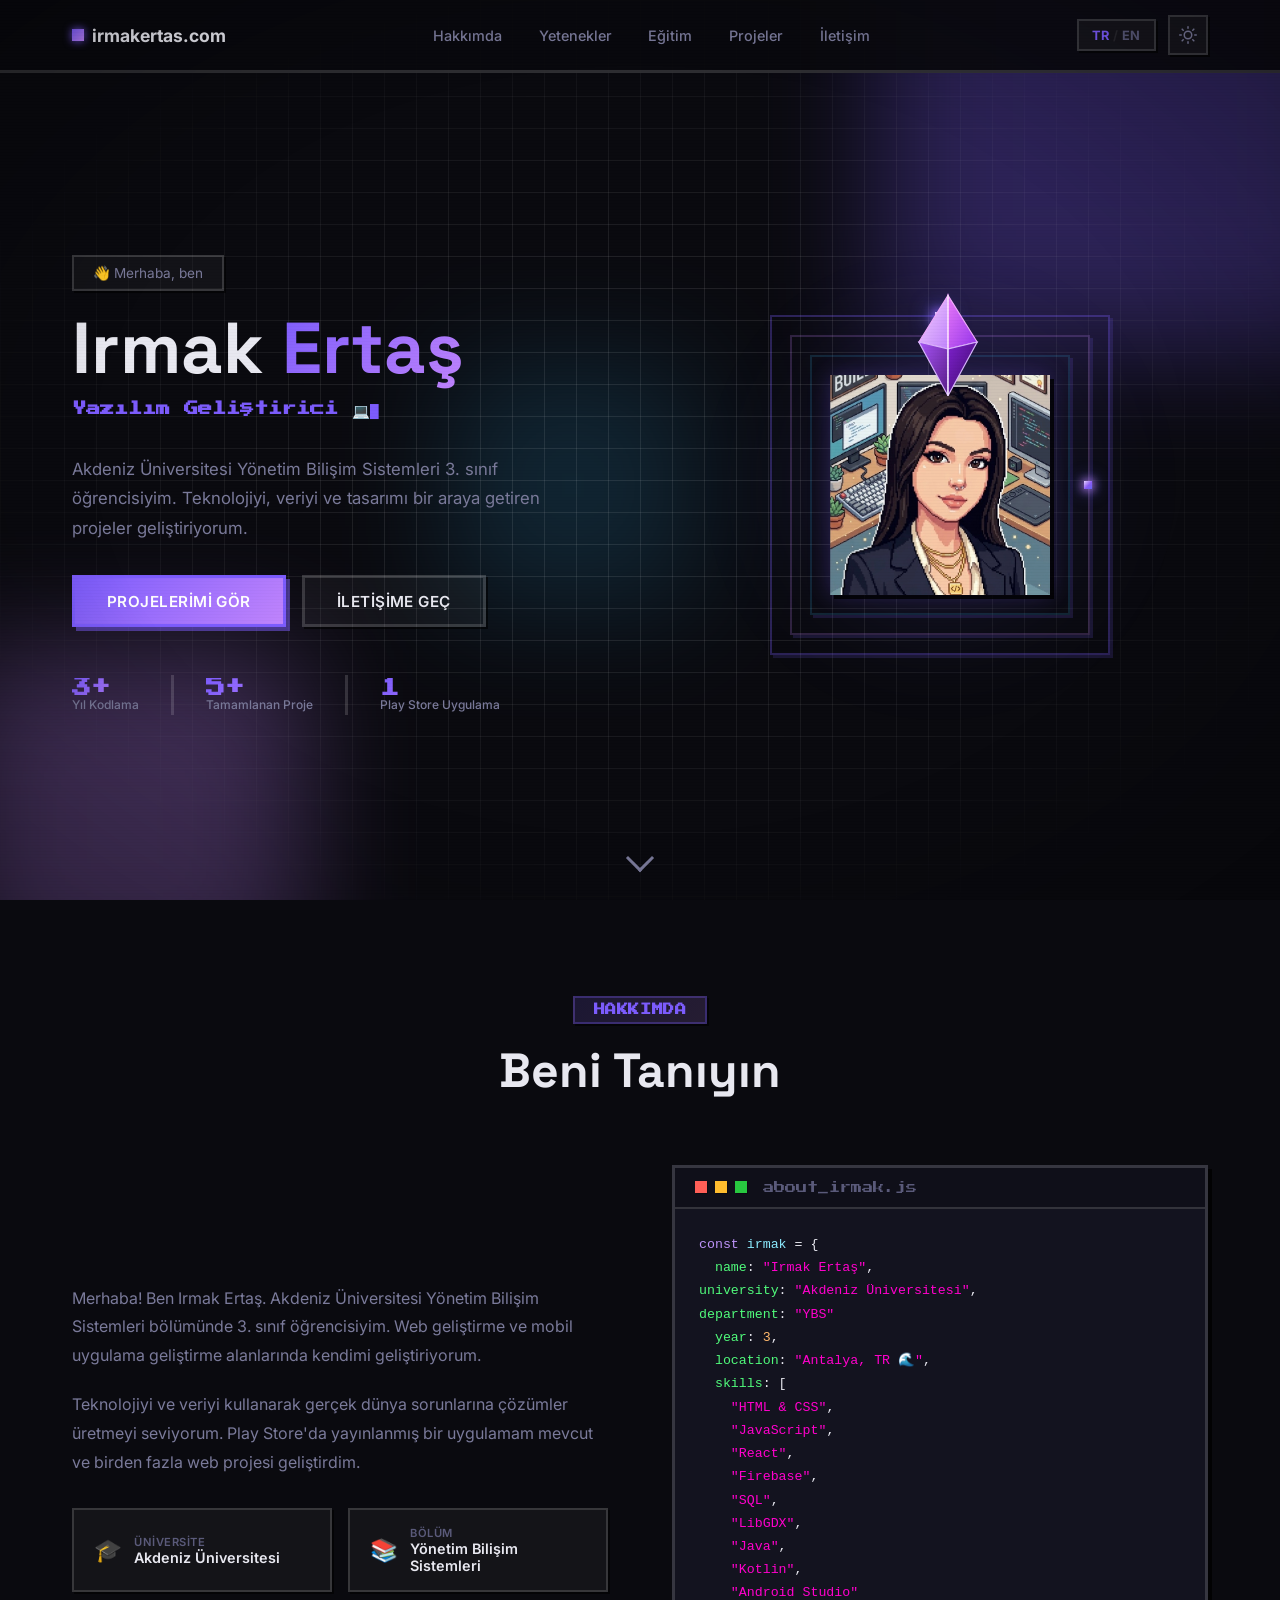
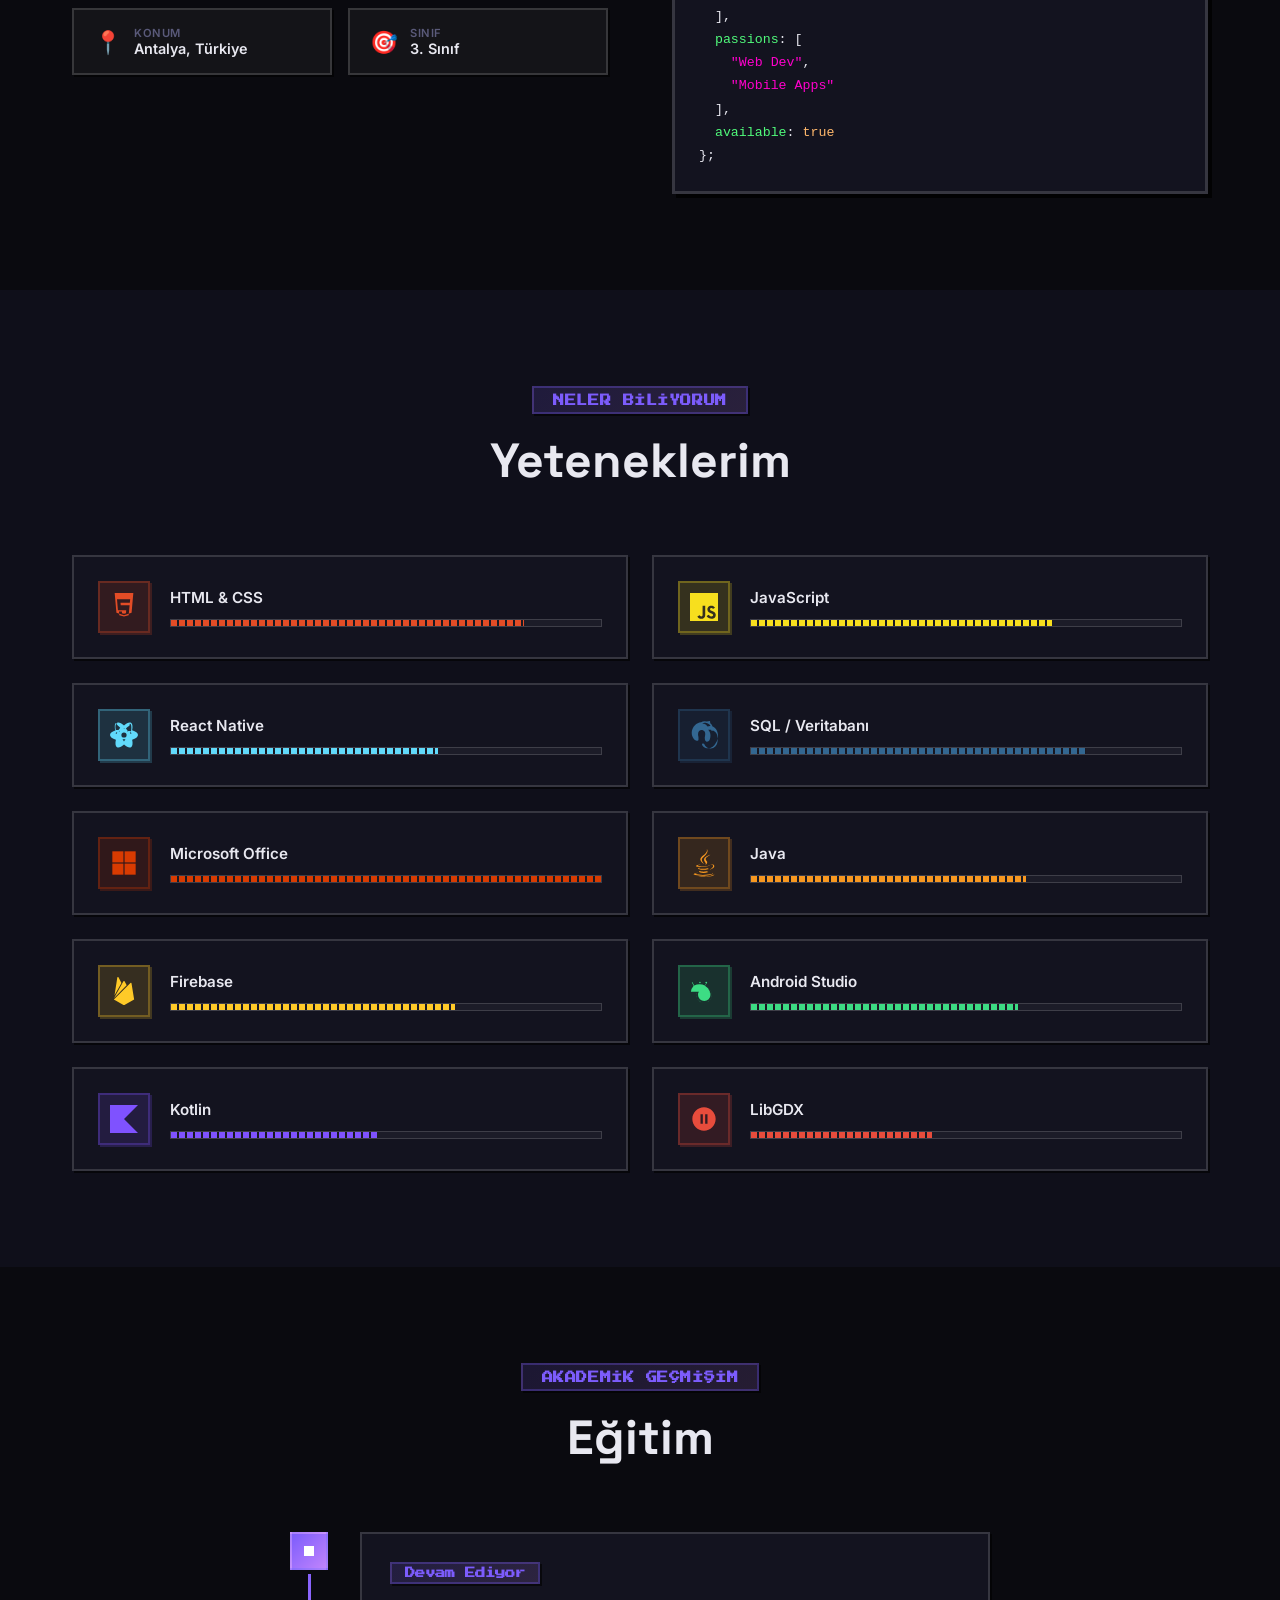
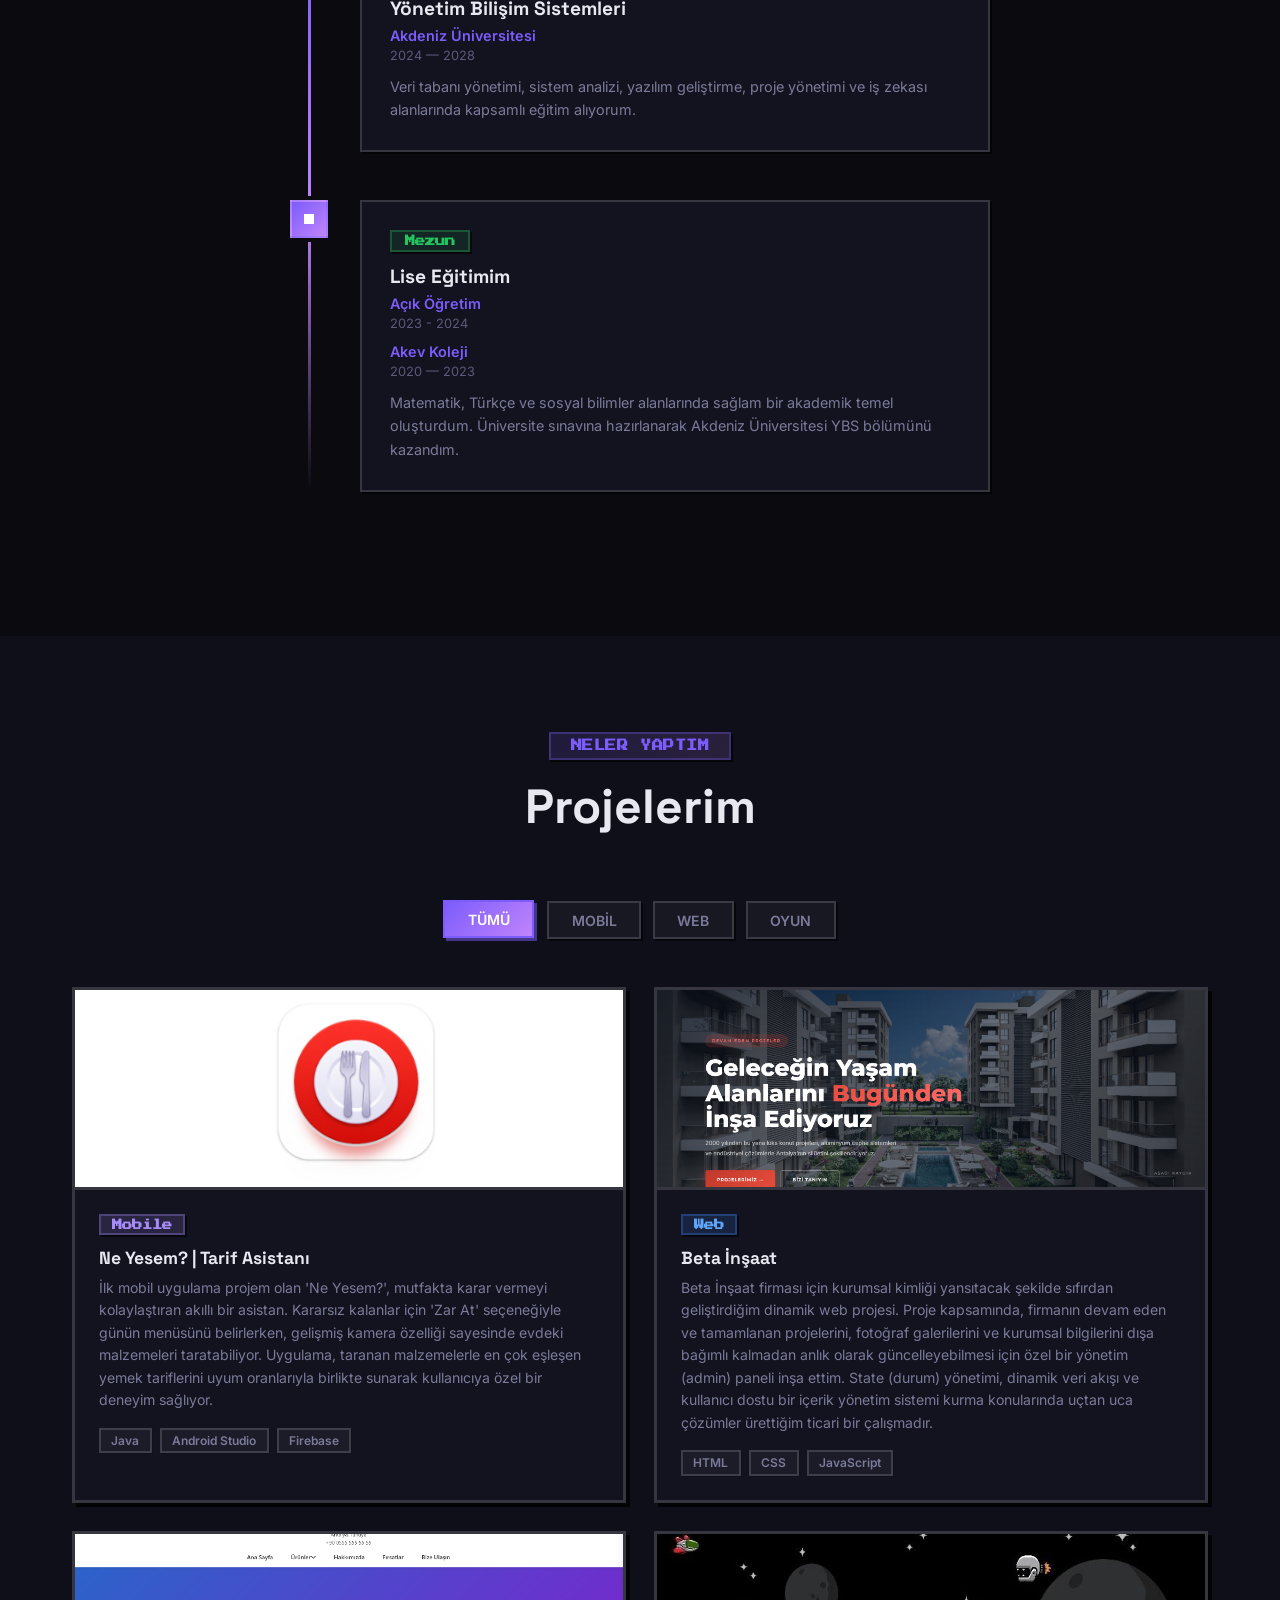
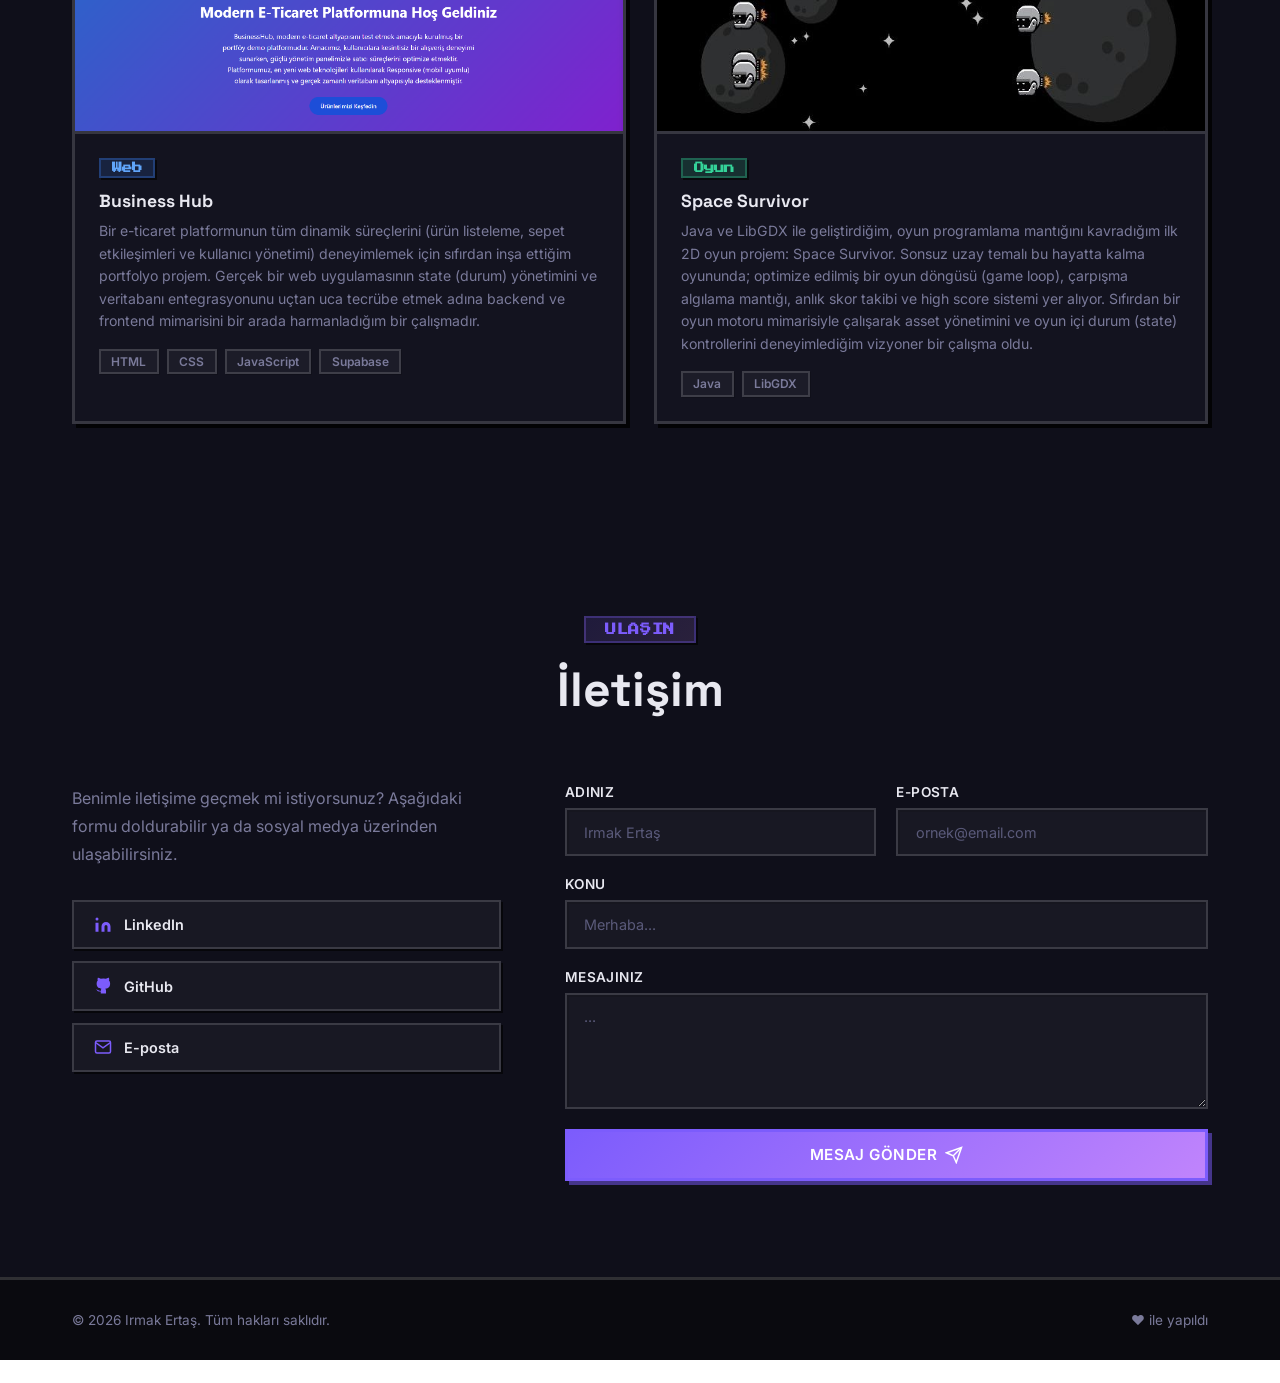
==== commit cb60fcc2: "sims" ====
--- a/index.html
+++ b/index.html
@@ -12,7 +12,7 @@
   <link
     href="https://fonts.googleapis.com/css2?family=Inter:wght@300;400;500;600;700;800;900&family=Press+Start+2P&family=Space+Grotesk:wght@400;500;600;700&display=swap"
     rel="stylesheet" />
-  <link rel="stylesheet" href="style.css?v=11" />
+  <link rel="stylesheet" href="style.css?v=12" />
 </head>
 
 <body>
@@ -108,8 +108,40 @@
           </div>
         </div>
       </div>
-   <div class="hero-visual">
+      <div class="hero-visual">
         <div class="avatar-wrapper">
+          <!-- 3D Glowing & Blinking Sims Mor Plumbob -->
+          <div class="plumbob-wrapper">
+            <div class="plumbob-3d">
+              <svg class="plumbob-svg" viewBox="0 0 60 90" xmlns="http://www.w3.org/2000/svg">
+                <defs>
+                  <linearGradient id="pbTopLeft" x1="0%" y1="0%" x2="100%" y2="100%">
+                    <stop offset="0%" stop-color="#f5d0fe" />
+                    <stop offset="100%" stop-color="#c084fc" />
+                  </linearGradient>
+                  <linearGradient id="pbTopRight" x1="0%" y1="0%" x2="100%" y2="100%">
+                    <stop offset="0%" stop-color="#e879f9" />
+                    <stop offset="100%" stop-color="#9333ea" />
+                  </linearGradient>
+                  <linearGradient id="pbBotLeft" x1="0%" y1="0%" x2="100%" y2="100%">
+                    <stop offset="0%" stop-color="#a855f7" />
+                    <stop offset="100%" stop-color="#581c87" />
+                  </linearGradient>
+                  <linearGradient id="pbBotRight" x1="0%" y1="0%" x2="100%" y2="100%">
+                    <stop offset="0%" stop-color="#7e22ce" />
+                    <stop offset="100%" stop-color="#3b0764" />
+                  </linearGradient>
+                </defs>
+                <!-- 3D Facets -->
+                <polygon points="30,2 5,42 30,48" fill="url(#pbTopLeft)" stroke="#f0abfc" stroke-width="1" />
+                <polygon points="30,2 55,42 30,48" fill="url(#pbTopRight)" stroke="#f0abfc" stroke-width="1" />
+                <polygon points="30,88 5,42 30,48" fill="url(#pbBotLeft)" stroke="#d8b4fe" stroke-width="1" />
+                <polygon points="30,88 55,42 30,48" fill="url(#pbBotRight)" stroke="#d8b4fe" stroke-width="1" />
+                <line x1="30" y1="2" x2="30" y2="88" stroke="#ffffff" stroke-width="1.5" opacity="0.6" />
+              </svg>
+            </div>
+            <div class="plumbob-light-beam"></div>
+          </div>
           <div class="avatar-glow"></div>
           <div class="avatar-ring ring-1">
             <span class="orbit-dot dot-1"></span>
@@ -121,12 +153,12 @@
           <div class="avatar-img-container popout-container">
             <div class="popout-circle"></div>
             <div class="popout-body-wrap">
-              <img src="assets/profile.jpg?v=2" alt="Irmak Ertaş" class="popout-img" />
-            </div>
-          </div>
-        </div>
-      </div>
-      </div>
+              <img src="assets/profile.jpg" alt="Irmak Ertaş" class="popout-img" />
+            </div>
+          </div>
+        </div>
+      </div>
+    </div>
     <div class="scroll-indicator">
       <div class="scroll-arrow"></div>
     </div>
@@ -422,7 +454,7 @@
 
 
 
-<!-- ========== EDUCATION ========== -->
+  <!-- ========== EDUCATION ========== -->
   <section class="section" id="education">
     <div class="container">
       <div class="section-header">
@@ -451,9 +483,9 @@
           <div class="timeline-card">
             <div class="timeline-badge complete" data-tr="Mezun" data-en="Graduated">Mezun</div>
             <h3 data-tr="Lise Eğitimim" data-en="High School">Lise Eğitimim</h3>
-          <p class="timeline-org" data-tr="Açık Öğretim" data-en="Distance Education">Açık Öğretim</p>
+            <p class="timeline-org" data-tr="Açık Öğretim" data-en="Distance Education">Açık Öğretim</p>
             <p class="timeline-date">2023 - 2024</p>
-          <p class="timeline-org" data-tr="Akev Koleji" data-en="Akev College">Akev Koleji</p>
+            <p class="timeline-org" data-tr="Akev Koleji" data-en="Akev College">Akev Koleji</p>
             <p class="timeline-date">2020 — 2023</p>
             <p class="timeline-desc"
               data-tr="Matematik, Türkçe ve sosyal bilimler alanlarında sağlam bir akademik temel oluşturdum. Üniversite sınavına hazırlanarak Akdeniz Üniversitesi YBS bölümünü kazandım."
@@ -486,10 +518,11 @@
         <!-- Play Store App -->
         <div class="project-card" data-category="mobile">
           <div class="project-img-wrap">
-            <img src="assets/neyesem_logo.png" alt="Ne Yesem? | Tarif Asistanı" class="project-img project-img-contain" />
+            <img src="assets/neyesem_logo.png" alt="Ne Yesem? | Tarif Asistanı"
+              class="project-img project-img-contain" />
             <div class="project-overlay">
-              <a href="https://play.google.com/store/apps/details?id=com.irmakertas.neyesem&amp;pli=1" class="proj-link" id="projLinkPlayStore" data-tr="Play Store'da Gör"
-                data-en="View on Play Store">
+              <a href="https://play.google.com/store/apps/details?id=com.irmakertas.neyesem&amp;pli=1" class="proj-link"
+                id="projLinkPlayStore" data-tr="Play Store'da Gör" data-en="View on Play Store">
                 <svg viewBox="0 0 24 24" fill="none" stroke="currentColor" stroke-width="2">
                   <path d="M18 13v6a2 2 0 0 1-2 2H5a2 2 0 0 1-2-2V8a2 2 0 0 1 2-2h6" />
                   <polyline points="15 3 21 3 21 9" />
@@ -526,15 +559,14 @@
           <div class="project-img-wrap">
             <img src="assets/beta_hero.png" alt="Beta İnşaat Web Projesi" class="project-img" />
             <div class="project-overlay">
-              <a href="#" class="proj-link open-modal-btn" id="projLinkWeb1"
-                 data-title-tr="Beta İnşaat Web Projesi"
-                 data-title-en="Beta İnşaat Web Project"
-                 data-desc-tr="Beta İnşaat firması için kurumsal kimliği yansıtacak şekilde sıfırdan geliştirdiğim dinamik web projesi. Proje kapsamında, firmanın devam eden ve tamamlanan projelerini, fotoğraf galerilerini ve kurumsal bilgilerini dışa bağımlı kalmadan anlık olarak güncelleyebilmesi için özel bir yönetim (admin) paneli inşa ettim. State (durum) yönetimi, dinamik veri akışı ve kullanıcı dostu bir içerik yönetim sistemi kurma konularında uçtan uca çözümler ürettiğim ticari bir çalışmadır."
-                 data-desc-en="I developed a dynamic corporate website from scratch for Beta Construction, reflecting its professional identity. The project includes a custom-built admin panel enabling the company to instantly update its ongoing and completed projects, photo galleries, and corporate information without external dependency."
-                 data-features-tr="Özel Yönetim (Admin) Paneli,Dinamik Proje Ekleme/Düzenleme,Kurumsal Fotoğraf Galerisi,Responsive Tasarım ve SEO Uyumu"
-                 data-features-en="Custom Content Management Panel,Dynamic Project Creation/Editing,Corporate Photo Gallery,Responsive Design & SEO Friendly"
-                 data-images="assets/beta_hero.png,assets/beta_about.png,assets/beta_sectors.png,assets/beta_project.png,assets/beta_footer.png,assets/beta_admin_login.png,assets/beta_admin_dashboard.png"
-                 data-tech="HTML,CSS,JavaScript">
+              <a href="#" class="proj-link open-modal-btn" id="projLinkWeb1" data-title-tr="Beta İnşaat Web Projesi"
+                data-title-en="Beta İnşaat Web Project"
+                data-desc-tr="Beta İnşaat firması için kurumsal kimliği yansıtacak şekilde sıfırdan geliştirdiğim dinamik web projesi. Proje kapsamında, firmanın devam eden ve tamamlanan projelerini, fotoğraf galerilerini ve kurumsal bilgilerini dışa bağımlı kalmadan anlık olarak güncelleyebilmesi için özel bir yönetim (admin) paneli inşa ettim. State (durum) yönetimi, dinamik veri akışı ve kullanıcı dostu bir içerik yönetim sistemi kurma konularında uçtan uca çözümler ürettiğim ticari bir çalışmadır."
+                data-desc-en="I developed a dynamic corporate website from scratch for Beta Construction, reflecting its professional identity. The project includes a custom-built admin panel enabling the company to instantly update its ongoing and completed projects, photo galleries, and corporate information without external dependency."
+                data-features-tr="Özel Yönetim (Admin) Paneli,Dinamik Proje Ekleme/Düzenleme,Kurumsal Fotoğraf Galerisi,Responsive Tasarım ve SEO Uyumu"
+                data-features-en="Custom Content Management Panel,Dynamic Project Creation/Editing,Corporate Photo Gallery,Responsive Design & SEO Friendly"
+                data-images="assets/beta_hero.png,assets/beta_about.png,assets/beta_sectors.png,assets/beta_project.png,assets/beta_footer.png,assets/beta_admin_login.png,assets/beta_admin_dashboard.png"
+                data-tech="HTML,CSS,JavaScript">
                 <svg viewBox="0 0 24 24" fill="none" stroke="currentColor" stroke-width="2">
                   <path d="M18 13v6a2 2 0 0 1-2 2H5a2 2 0 0 1-2-2V8a2 2 0 0 1 2-2h6" />
                   <polyline points="15 3 21 3 21 9" />
@@ -570,14 +602,13 @@
             </div>
             <div class="project-overlay">
               <a href="#" class="proj-link open-modal-btn" id="projLinkWeb2"
-                 data-title-tr="Business Hub E-Ticaret Projesi"
-                 data-title-en="Business Hub E-Commerce Project"
-                 data-desc-tr="Bir e-ticaret platformunun tüm dinamik süreçlerini (ürün listeleme, sepet etkileşimleri ve kullanıcı yönetimi) deneyimlemek için sıfırdan inşa ettiğim portfolyo projem. Gerçek bir web uygulamasının state (durum) yönetimini ve veritabanı entegrasyonunu uçtan uca tecrübe etmek adına backend ve frontend mimarisini bir arada harmanladığım bir çalışmadır."
-                 data-desc-en="This is a portfolio project I built from scratch to experience the full range of dynamic processes involved in an e-commerce platform, such as product listing, shopping cart interactions, and user management. It is a project where I integrated backend and frontend architectures to gain end-to-end experience in state management and database integration for a real-world web application."
-                 data-features-tr="Dinamik Sepet ve Sipariş Süreçleri,Ürün Arama ve Kategori Filtreleme,Veritabanı Entegrasyonu,Modern State (Durum) Yönetimi"
-                 data-features-en="Dynamic Cart & Checkout Flow,Product Search & Category Filters,Database Integration,Modern State Management"
-                 data-tech="React,Node.js,SQL"
-                 data-images="assets/business.png,assets/business2.png,assets/businessadmin1.png,assets/businessadmin2.png,assets/businessadmin3.png">
+                data-title-tr="Business Hub E-Ticaret Projesi" data-title-en="Business Hub E-Commerce Project"
+                data-desc-tr="Bir e-ticaret platformunun tüm dinamik süreçlerini (ürün listeleme, sepet etkileşimleri ve kullanıcı yönetimi) deneyimlemek için sıfırdan inşa ettiğim portfolyo projem. Gerçek bir web uygulamasının state (durum) yönetimini ve veritabanı entegrasyonunu uçtan uca tecrübe etmek adına backend ve frontend mimarisini bir arada harmanladığım bir çalışmadır."
+                data-desc-en="This is a portfolio project I built from scratch to experience the full range of dynamic processes involved in an e-commerce platform, such as product listing, shopping cart interactions, and user management. It is a project where I integrated backend and frontend architectures to gain end-to-end experience in state management and database integration for a real-world web application."
+                data-features-tr="Dinamik Sepet ve Sipariş Süreçleri,Ürün Arama ve Kategori Filtreleme,Veritabanı Entegrasyonu,Modern State (Durum) Yönetimi"
+                data-features-en="Dynamic Cart & Checkout Flow,Product Search & Category Filters,Database Integration,Modern State Management"
+                data-tech="React,Node.js,SQL"
+                data-images="assets/business.png,assets/business2.png,assets/businessadmin1.png,assets/businessadmin2.png,assets/businessadmin3.png">
                 <svg viewBox="0 0 24 24" fill="none" stroke="currentColor" stroke-width="2">
                   <path d="M18 13v6a2 2 0 0 1-2 2H5a2 2 0 0 1-2-2V8a2 2 0 0 1 2-2h6" />
                   <polyline points="15 3 21 3 21 9" />
@@ -595,7 +626,10 @@
             <p class="project-desc"
               data-tr="Bir e-ticaret platformunun tüm dinamik süreçlerini (ürün listeleme, sepet etkileşimleri ve kullanıcı yönetimi) deneyimlemek için sıfırdan inşa ettiğim portfolyo projem. Gerçek bir web uygulamasının state (durum) yönetimini ve veritabanı entegrasyonunu uçtan uca tecrübe etmek adına backend ve frontend mimarisini bir arada harmanladığım bir çalışmadır."
               data-en="This is a portfolio project I built from scratch to experience the full range of dynamic processes involved in an e-commerce platform, such as product listing, shopping cart interactions, and user management. It is a project where I integrated backend and frontend architectures to gain end-to-end experience in state management and database integration for a real-world web application.">
-              Bir e-ticaret platformunun tüm dinamik süreçlerini (ürün listeleme, sepet etkileşimleri ve kullanıcı yönetimi) deneyimlemek için sıfırdan inşa ettiğim portfolyo projem. Gerçek bir web uygulamasının state (durum) yönetimini ve veritabanı entegrasyonunu uçtan uca tecrübe etmek adına backend ve frontend mimarisini bir arada harmanladığım bir çalışmadır.
+              Bir e-ticaret platformunun tüm dinamik süreçlerini (ürün listeleme, sepet etkileşimleri ve kullanıcı
+              yönetimi) deneyimlemek için sıfırdan inşa ettiğim portfolyo projem. Gerçek bir web uygulamasının state
+              (durum) yönetimini ve veritabanı entegrasyonunu uçtan uca tecrübe etmek adına backend ve frontend
+              mimarisini bir arada harmanladığım bir çalışmadır.
             </p>
             <div class="project-tech">
               <span>HTML</span>
@@ -612,14 +646,13 @@
             <img src="assets/spacesurvivor_preview.jpg" alt="Space Survivor" class="project-img" />
             <div class="project-overlay">
               <a href="#" class="proj-link open-modal-btn" id="projLinkGame"
-                 data-title-tr="Space Survivor — 2D Oyun Projesi"
-                 data-title-en="Space Survivor — 2D Game Project"
-                 data-desc-tr="Java ve LibGDX ile geliştirdiğim, oyun programlama mantığını kavradığım ilk 2D oyun projem: Space Survivor. Sonsuz uzay temalı bu hayatta kalma oyununda; optimize edilmiş bir oyun döngüsü (game loop), çarpışma algılama mantığı, anlık skor takibi ve high score sistemi yer alıyor. Sıfırdan bir oyun motoru mimarisiyle çalışarak asset yönetimini ve oyun içi durum (state) kontrollerini deneyimlediğim vizyoner bir çalışma oldu."
-                 data-desc-en="A 2D survival game built using Java and LibGDX framework to master game loop concepts, collision detection mechanisms, real-time score tracking, and persistent high scores. Working close to bare-metal game engine architectures provided deep knowledge of asset loading and game state management."
-                 data-images="assets/spacesurvivor_preview.jpg,assets/spacesurvivor_gameover.jpg"
-                 data-features-tr="Sonsuz Uzay Temalı Hayatta Kalma Döngüsü,Gelişmiş Çarpışma Algılama (Collision Detection),High Score Kayıt ve Yükleme Sistemi,LibGDX Asset Yöneticisi Entegrasyonu"
-                 data-features-en="Infinite Space Survival Loop,Collision Detection System,High Score Serialization,LibGDX Asset Manager Integration"
-                 data-tech="Java,LibGDX">
+                data-title-tr="Space Survivor — 2D Oyun Projesi" data-title-en="Space Survivor — 2D Game Project"
+                data-desc-tr="Java ve LibGDX ile geliştirdiğim, oyun programlama mantığını kavradığım ilk 2D oyun projem: Space Survivor. Sonsuz uzay temalı bu hayatta kalma oyununda; optimize edilmiş bir oyun döngüsü (game loop), çarpışma algılama mantığı, anlık skor takibi ve high score sistemi yer alıyor. Sıfırdan bir oyun motoru mimarisiyle çalışarak asset yönetimini ve oyun içi durum (state) kontrollerini deneyimlediğim vizyoner bir çalışma oldu."
+                data-desc-en="A 2D survival game built using Java and LibGDX framework to master game loop concepts, collision detection mechanisms, real-time score tracking, and persistent high scores. Working close to bare-metal game engine architectures provided deep knowledge of asset loading and game state management."
+                data-images="assets/spacesurvivor_preview.jpg,assets/spacesurvivor_gameover.jpg"
+                data-features-tr="Sonsuz Uzay Temalı Hayatta Kalma Döngüsü,Gelişmiş Çarpışma Algılama (Collision Detection),High Score Kayıt ve Yükleme Sistemi,LibGDX Asset Yöneticisi Entegrasyonu"
+                data-features-en="Infinite Space Survival Loop,Collision Detection System,High Score Serialization,LibGDX Asset Manager Integration"
+                data-tech="Java,LibGDX">
                 <svg viewBox="0 0 24 24" fill="none" stroke="currentColor" stroke-width="2">
                   <path d="M18 13v6a2 2 0 0 1-2 2H5a2 2 0 0 1-2-2V8a2 2 0 0 1 2-2h6" />
                   <polyline points="15 3 21 3 21 9" />
@@ -666,14 +699,16 @@
             ulaşabilirsiniz.
           </p>
           <div class="social-links">
-            <a href="https://www.linkedin.com/in/irmakertas/" target="_blank" rel="noopener noreferrer" class="social-btn" id="socialLinkedIn" aria-label="LinkedIn">
+            <a href="https://www.linkedin.com/in/irmakertas/" target="_blank" rel="noopener noreferrer"
+              class="social-btn" id="socialLinkedIn" aria-label="LinkedIn">
               <svg viewBox="0 0 24 24" fill="currentColor">
                 <path d="M16 8a6 6 0 0 1 6 6v7h-4v-7a2 2 0 0 0-2-2 2 2 0 0 0-2 2v7h-4v-7a6 6 0 0 1 6-6zM2 9h4v12H2z" />
                 <circle cx="4" cy="4" r="2" />
               </svg>
               LinkedIn
             </a>
-            <a href="https://github.com/iirmakertas" target="_blank" rel="noopener noreferrer" class="social-btn" id="socialGithub" aria-label="GitHub">
+            <a href="https://github.com/iirmakertas" target="_blank" rel="noopener noreferrer" class="social-btn"
+              id="socialGithub" aria-label="GitHub">
               <svg viewBox="0 0 24 24" fill="currentColor">
                 <path
                   d="M9 19c-5 1.5-5-2.5-7-3m14 6v-3.87a3.37 3.37 0 0 0-.94-2.61c3.14-.35 6.44-1.54 6.44-7A5.44 5.44 0 0 0 20 4.77 5.07 5.07 0 0 0 19.91 1S18.73.65 16 2.48a13.38 13.38 0 0 0-7 0C6.27.65 5.09 1 5.09 1A5.07 5.07 0 0 0 5 4.77a5.44 5.44 0 0 0-1.5 3.78c0 5.42 3.3 6.61 6.44 7A3.37 3.37 0 0 0 9 18.13V22" />
--- a/style.css
+++ b/style.css
@@ -633,6 +633,53 @@
   justify-content: center;
 }
 
+/* ---- 3D ANIMATED MOR PLUMBOB (SIMS CRYSTAL) — güncellenmiş ---- */
+.plumbob-wrapper {
+  position: absolute;
+  top: -2px;           
+  left: 52%;
+  transform: translateX(-50%);
+  z-index: 10;
+  pointer-events: none;
+  display: flex;
+  flex-direction: column;
+  align-items: center;
+  perspective: 400px;
+}
+
+.plumbob-3d {
+  width: 70px;     
+  height: 70px;             
+  transform-style: preserve-3d;
+  animation: plumbobFloat 2.4s ease-in-out infinite,
+             plumbobSpin3D 5s linear infinite,
+             plumbobBlinkGlow 1.2s ease-in-out infinite alternate;
+}
+
+@keyframes plumbobFloat {
+  0%, 100% { transform: translateY(0); }
+  50% { transform: translateY(-8px); }   /* -12px yerine */
+}
+
+@keyframes plumbobBlinkGlow {
+  0% {
+    filter: drop-shadow(0 0 3px #c084fc) drop-shadow(0 0 8px rgba(124, 92, 252, 0.6));
+    opacity: 0.85;
+  }
+  40% {
+    filter: drop-shadow(0 0 10px #c084fc) drop-shadow(0 0 18px #7c5cfc);
+    opacity: 1;
+  }
+  60% {
+    filter: drop-shadow(0 0 2px #a855f7) drop-shadow(0 0 5px rgba(124, 92, 252, 0.35));
+    opacity: 0.5;
+  }
+  100% {
+    filter: drop-shadow(0 0 8px #c084fc) drop-shadow(0 0 14px #7c5cfc);
+    opacity: 0.95;
+  }
+}
+
 /* Ambient glow behind the avatar */
 .avatar-glow {
   position: absolute;
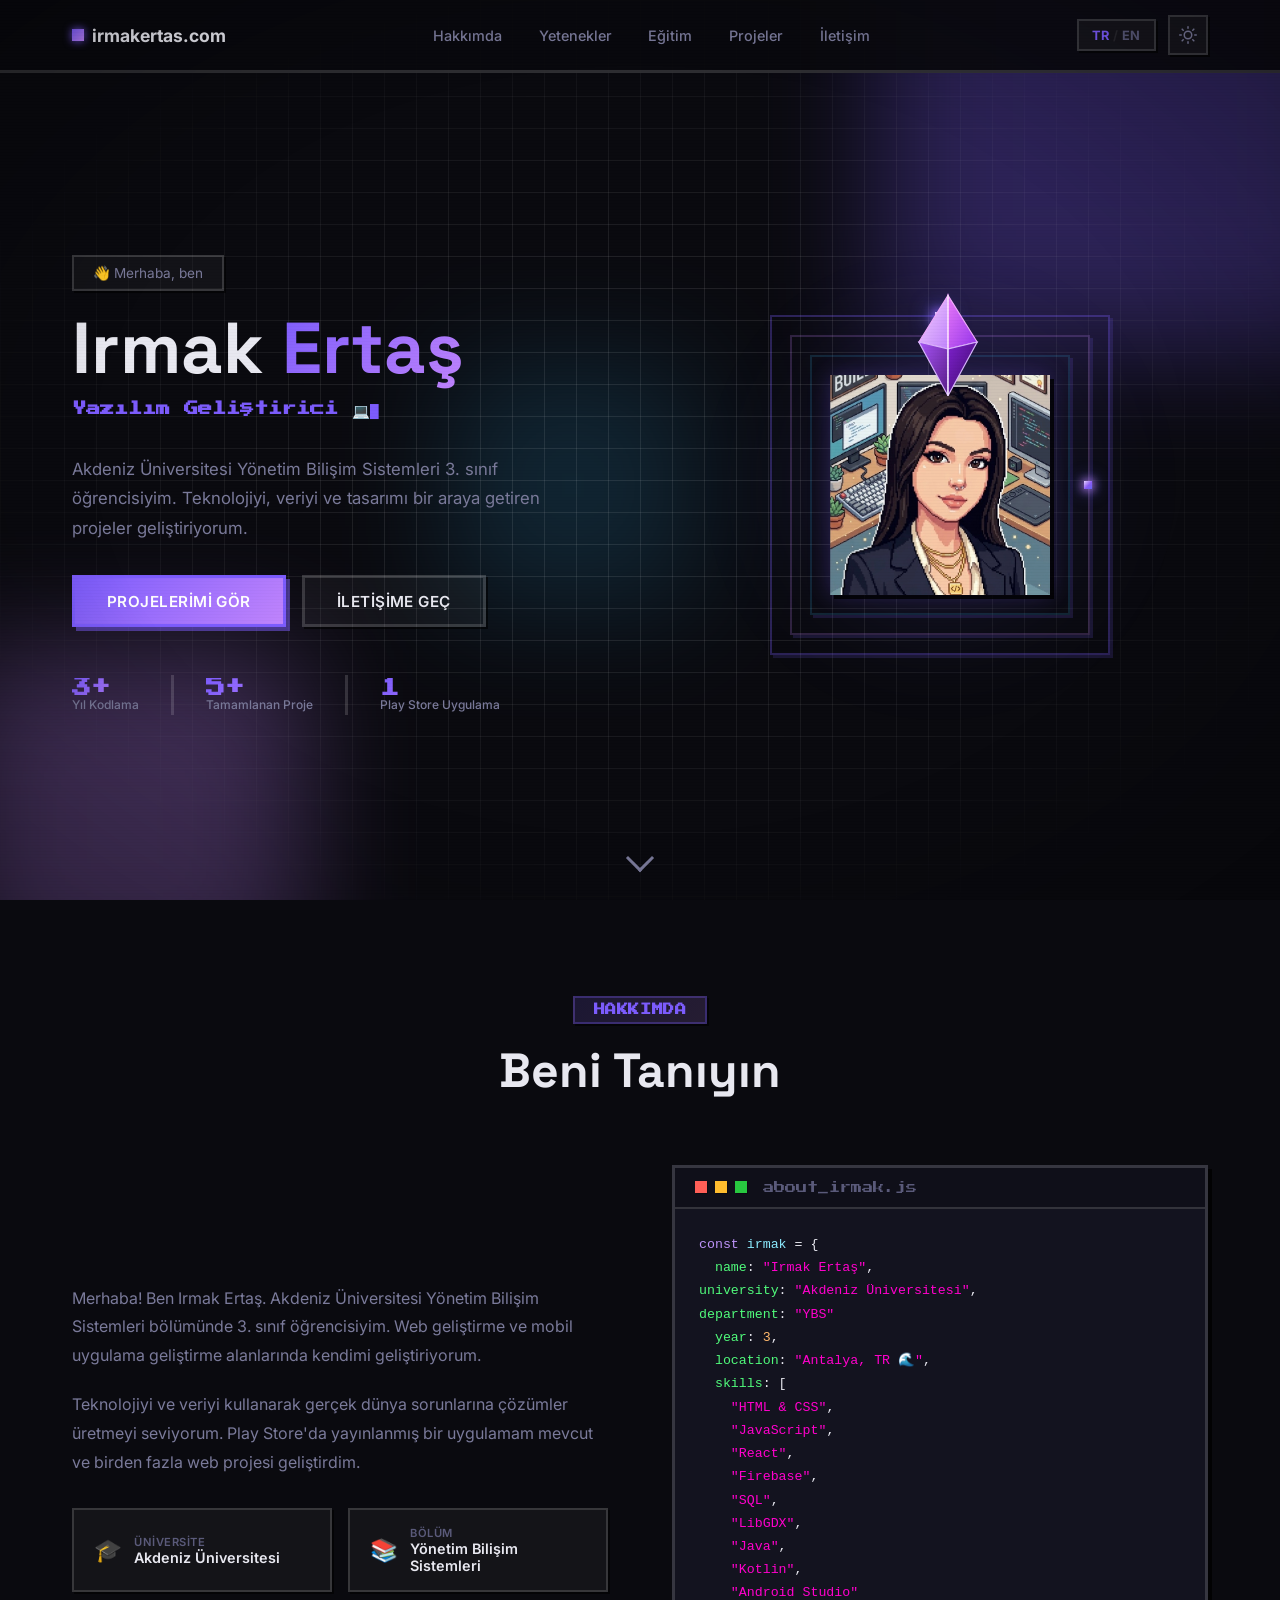
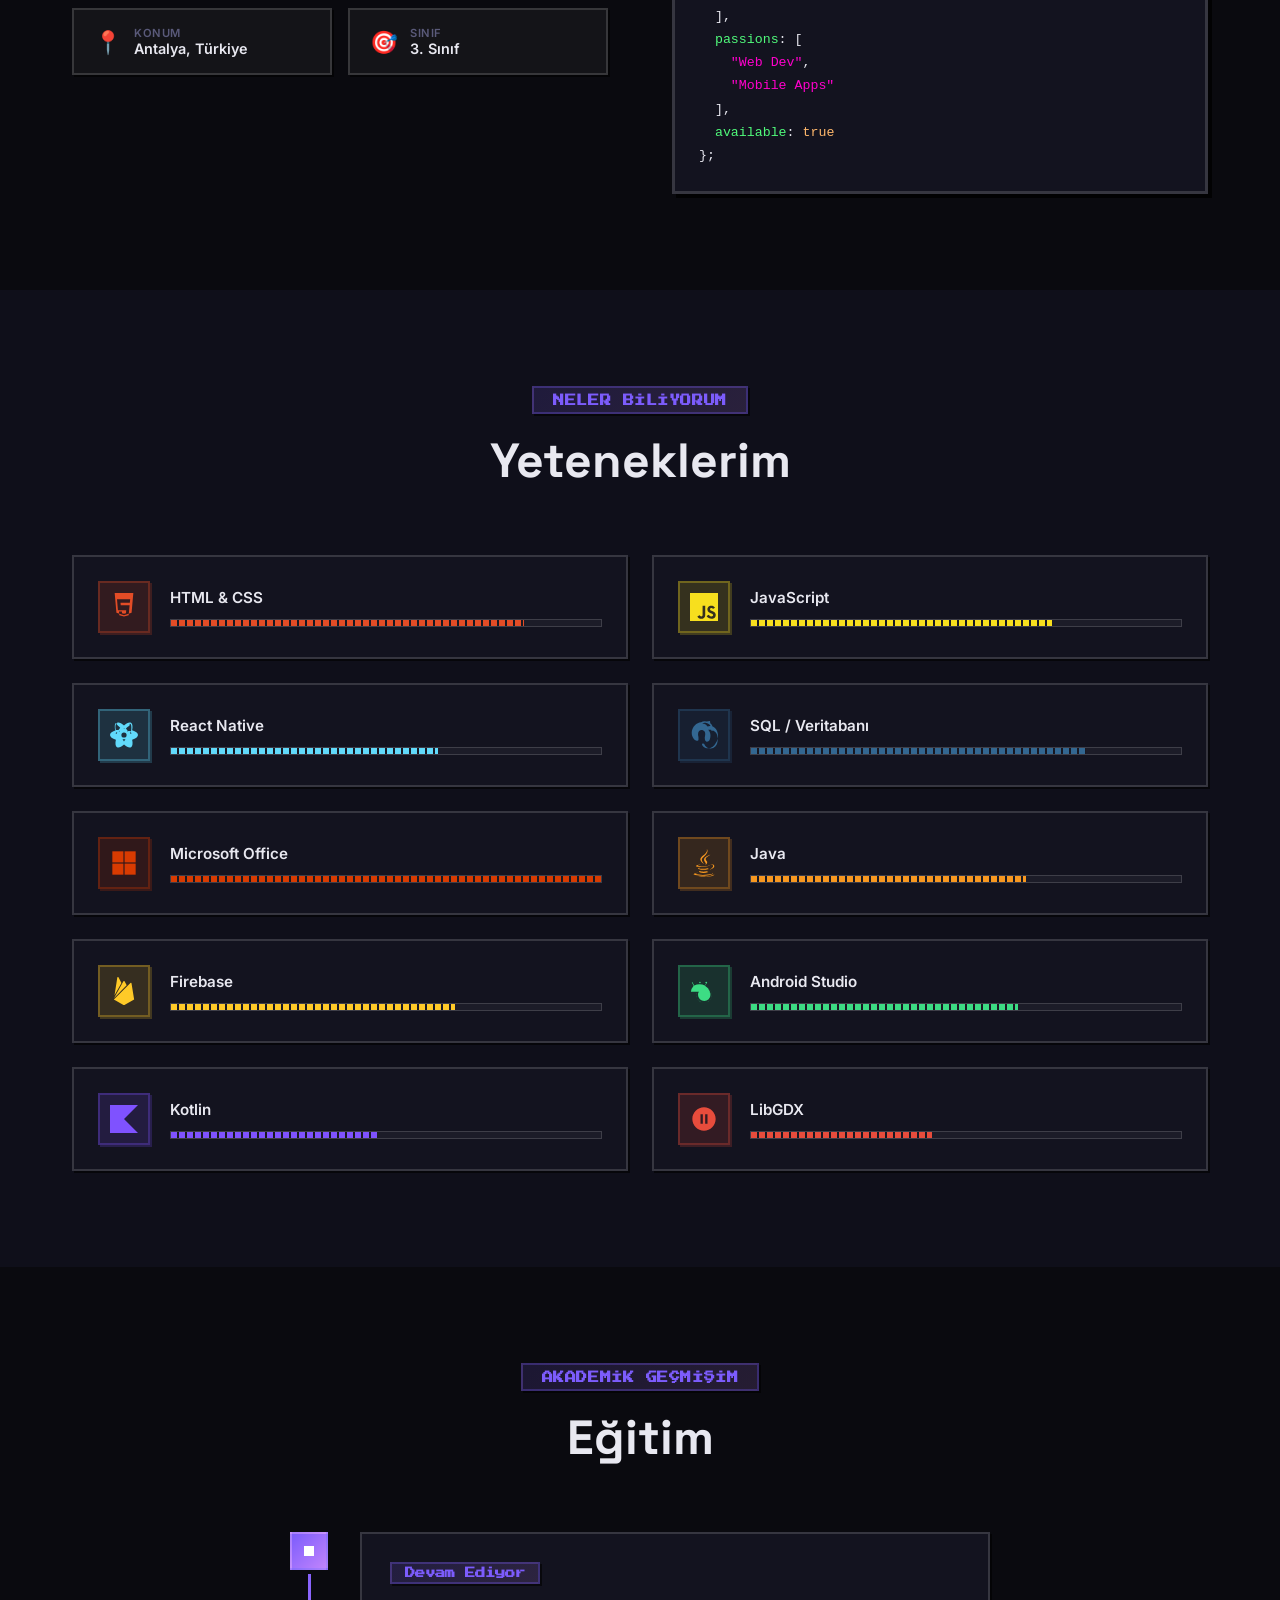
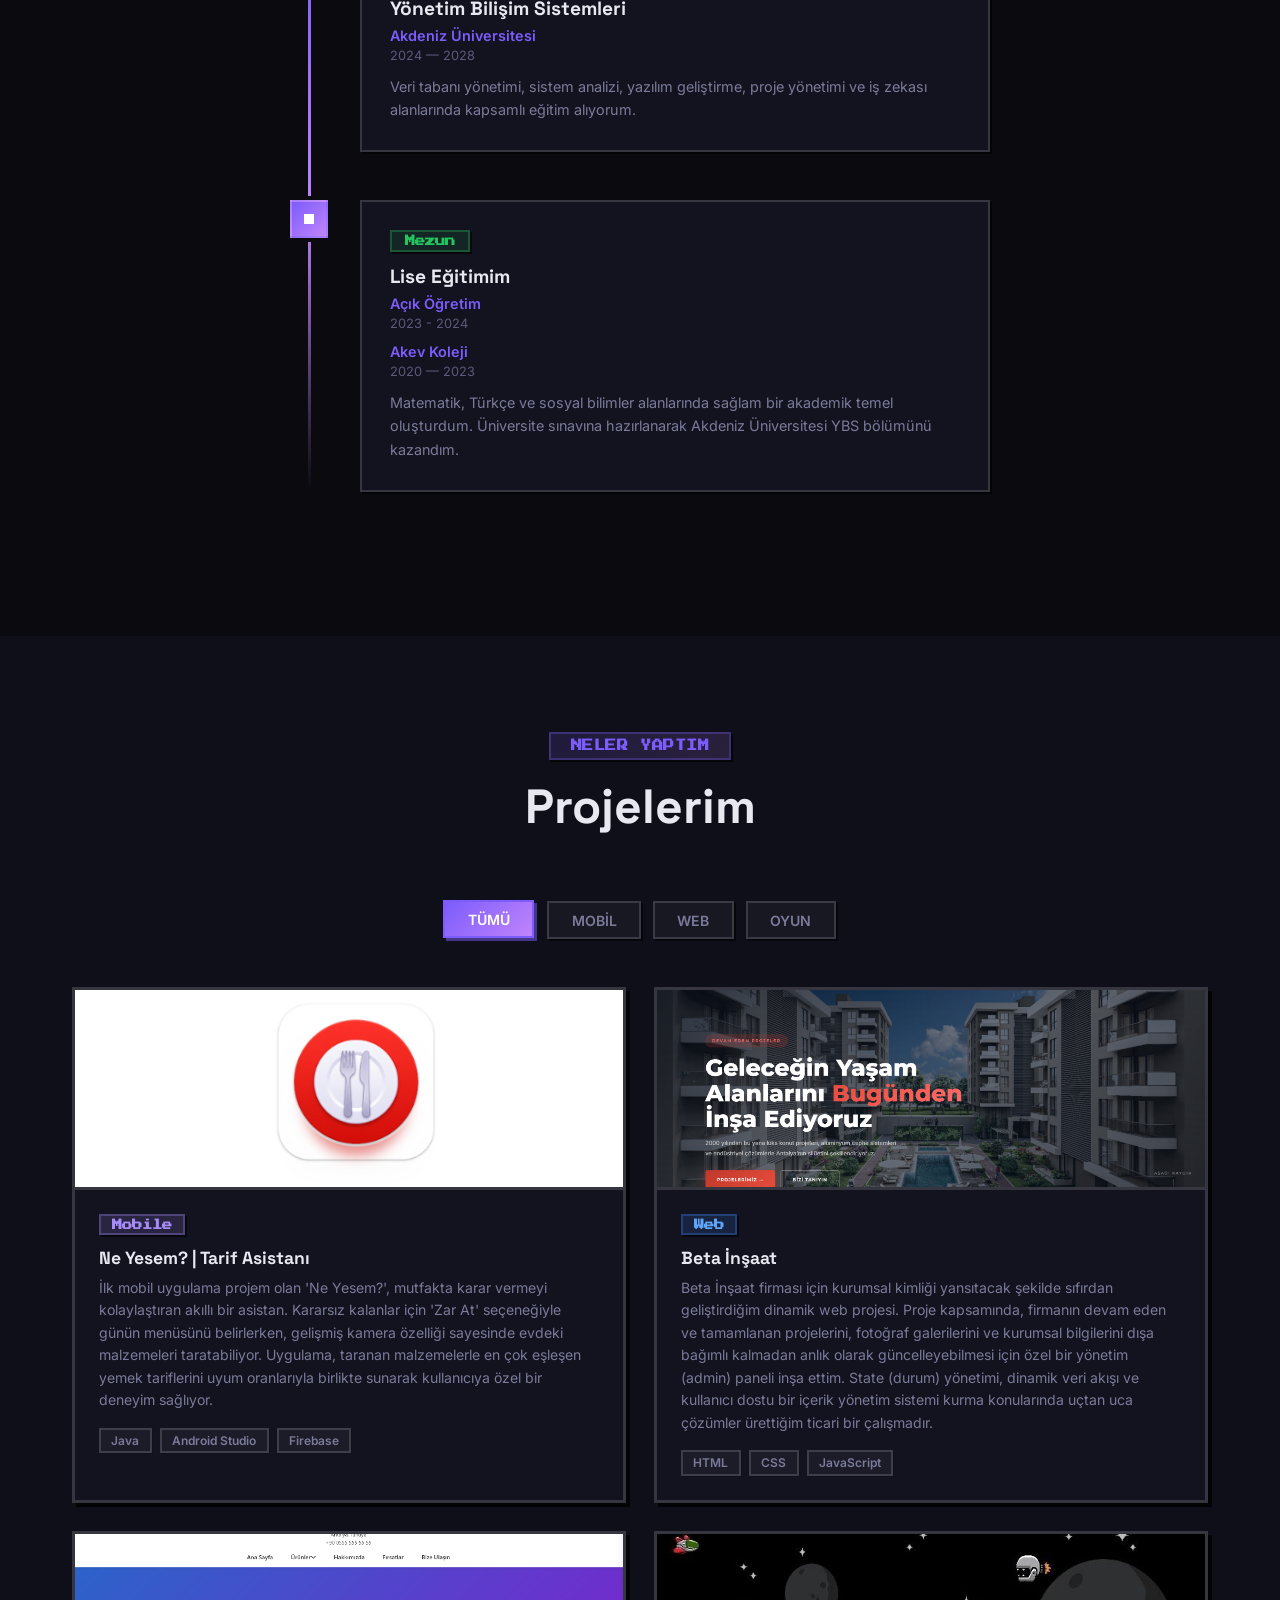
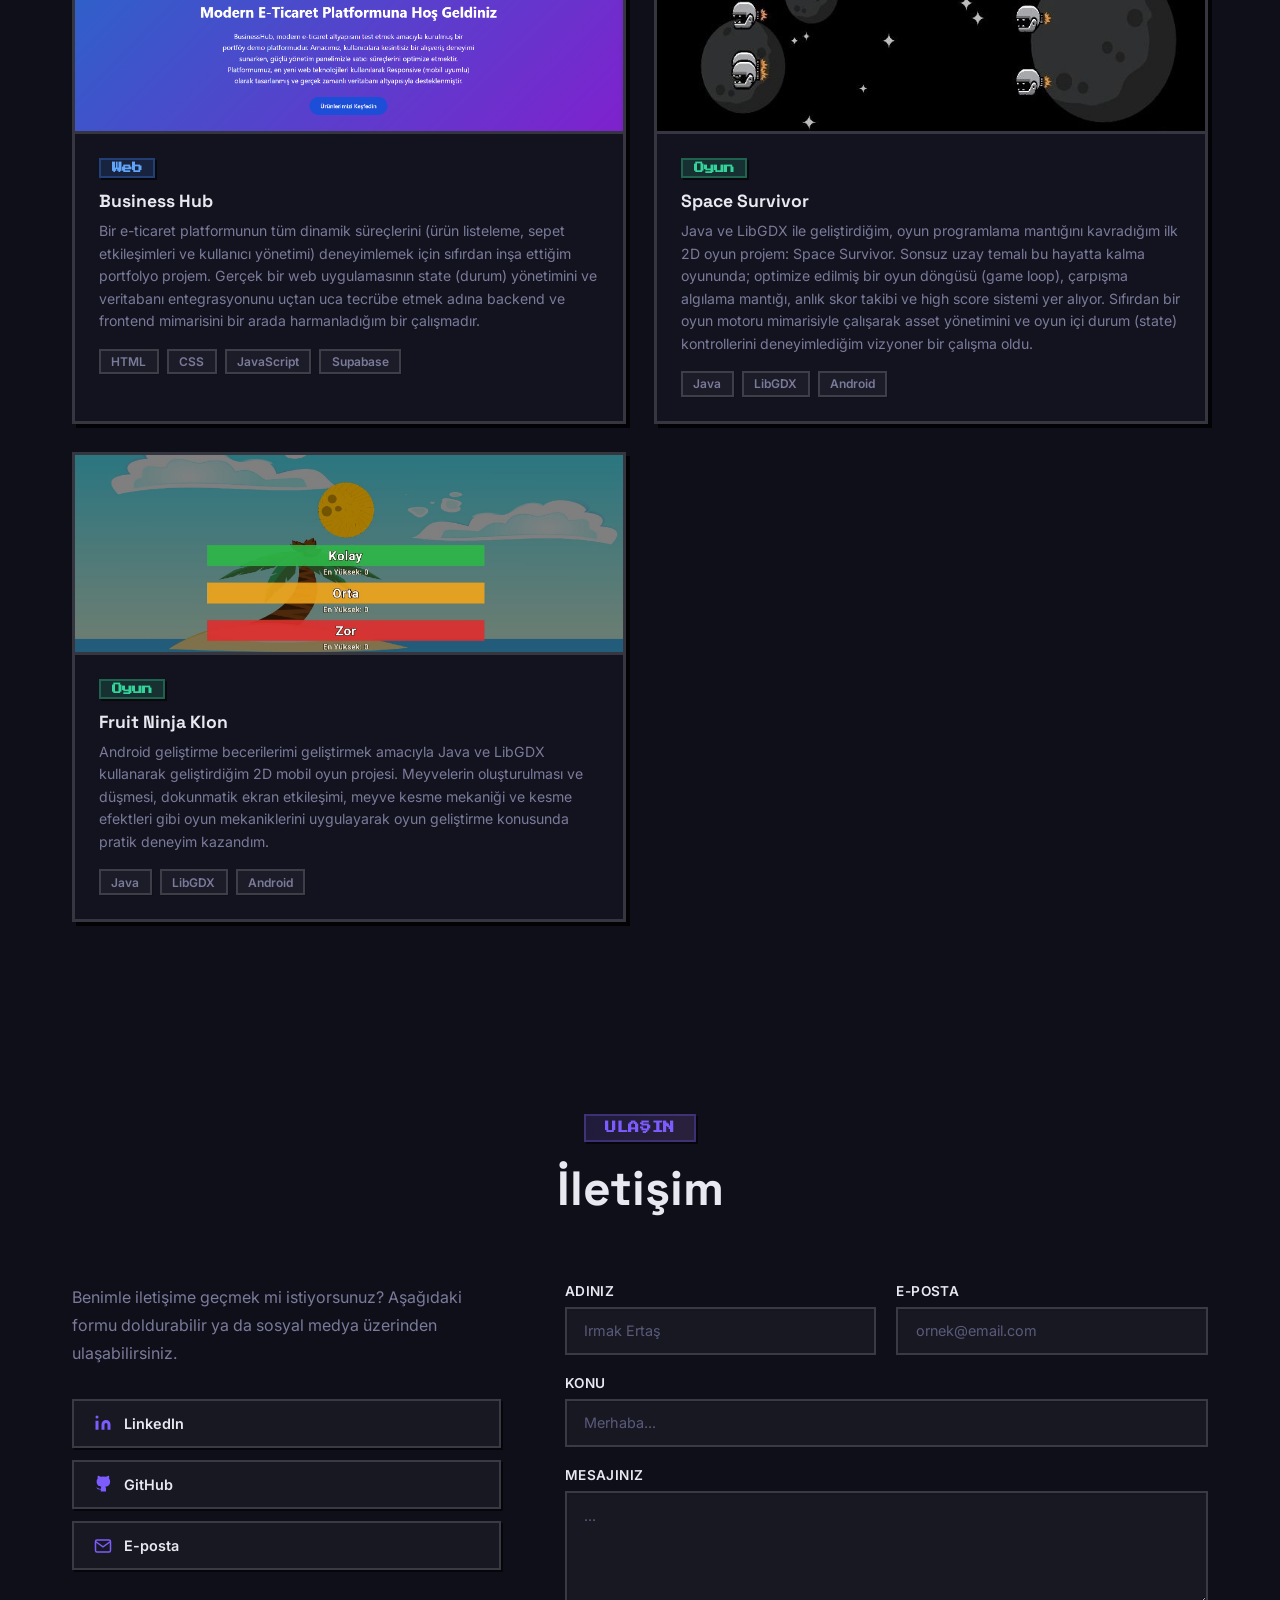
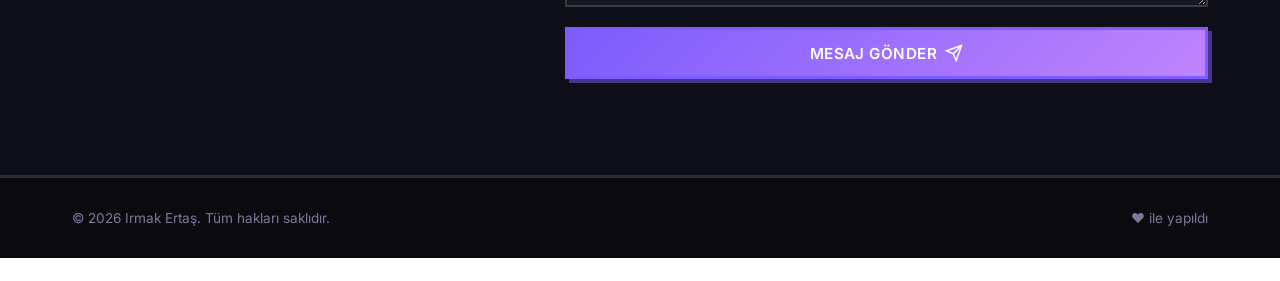
==== commit 2107d84c: "fruitninja" ====
--- a/index.html
+++ b/index.html
@@ -673,9 +673,73 @@
             <div class="project-tech">
               <span>Java</span>
               <span>LibGDX</span>
-            </div>
-          </div>
-        </div>
+              <span>Android</span>
+            </div>
+          </div>
+        </div>
+
+          <!-- Game Project -->
+<div class="project-card" data-category="game">
+  <div class="project-img-wrap">
+    <img src="assets/anaekran.jpeg" alt="Fruit Ninja Klon" class="project-img" />
+
+    <div class="project-overlay">
+      <a href="#" class="proj-link open-modal-btn" id="projLinkGame"
+        data-title-tr="Fruit Ninja Klon — 2D Oyun Projesi"
+        data-title-en="Fruit Ninja Clone — 2D Game Project"
+
+        data-desc-tr="Android geliştirme becerilerimi geliştirmek amacıyla Java ve LibGDX kullanarak geliştirdiğim 2D mobil oyun projesi. Projede meyvelerin oluşturulması ve düşmesi, dokunmatik ekran etkileşimi, meyve kesme mekaniği ve kesme efektleri gibi temel oyun mekaniklerini uyguladım. Bu proje sayesinde oyun döngüsü, nesne hareketleri, kullanıcı girdileri, collision mantığı ve görsel efektler konusunda pratik deneyim kazandım."
+
+        data-desc-en="A 2D mobile game developed using Java and LibGDX as part of my Android development learning journey. The project implements core game mechanics such as fruit spawning and falling, touch interaction, fruit slicing, and slicing effects. Through this project, I gained hands-on experience with game loops, object movement, user input, collision logic, and visual effects."
+
+        data-images="assets/anaekran.jpeg"
+
+        data-features-tr="Meyve Oluşturma ve Düşme Mekaniği,Dokunmatik Ekran Etkileşimi,Meyve Kesme Mekaniği,Kesme Efektleri,Collision ve Oyun Mantığı,Android İçin Oyun Geliştirme"
+
+        data-features-en="Fruit Spawning and Falling Mechanics,Touch-Based Interaction,Fruit Slicing Mechanics,Slicing Effects,Collision and Game Logic,Android Game Development"
+
+        data-tech="Java,LibGDX,Android">
+
+        <svg viewBox="0 0 24 24" fill="none" stroke="currentColor" stroke-width="2">
+          <path d="M18 13v6a2 2 0 0 1-2 2H5a2 2 0 0 1-2-2V8a2 2 0 0 1 2-2h6" />
+          <polyline points="15 3 21 3 21 9" />
+          <line x1="10" y1="14" x2="21" y2="3" />
+        </svg>
+
+        <span data-tr="Detayları İncele" data-en="Inspect Details">
+          Detayları İncele
+        </span>
+      </a>
+    </div>
+  </div>
+
+  <div class="project-info">
+    <div class="project-tags">
+      <span class="tag tag-game">Oyun</span>
+    </div>
+
+    <h3 class="project-title"
+      data-tr="Fruit Ninja Klon"
+      data-en="Fruit Ninja Clone">
+      Fruit Ninja Klon
+    </h3>
+
+    <p class="project-desc"
+      data-tr="Android geliştirme becerilerimi geliştirmek amacıyla Java ve LibGDX kullanarak geliştirdiğim 2D mobil oyun projesi. Meyvelerin oluşturulması ve düşmesi, dokunmatik ekran etkileşimi, meyve kesme mekaniği ve kesme efektleri gibi oyun mekaniklerini uygulayarak oyun geliştirme konusunda pratik deneyim kazandım."
+
+      data-en="A 2D mobile game developed using Java and LibGDX to improve my Android development skills. By implementing mechanics such as fruit spawning and falling, touch interaction, fruit slicing, and slicing effects, I gained practical experience in game development.">
+
+      Android geliştirme becerilerimi geliştirmek amacıyla Java ve LibGDX kullanarak geliştirdiğim 2D mobil oyun projesi. Meyvelerin oluşturulması ve düşmesi, dokunmatik ekran etkileşimi, meyve kesme mekaniği ve kesme efektleri gibi oyun mekaniklerini uygulayarak oyun geliştirme konusunda pratik deneyim kazandım.
+
+    </p>
+
+    <div class="project-tech">
+      <span>Java</span>
+      <span>LibGDX</span>
+      <span>Android</span>
+    </div>
+  </div>
+</div>
 
       </div>
     </div>
--- a/style.css
+++ b/style.css
@@ -1682,6 +1682,15 @@
     width: 260px;
     height: 260px;
   }
+  
+  .plumbob-wrapper {
+    top: 2px;
+  }
+
+  .plumbob-3d {
+    width: 48px;
+    height: 48px;
+  }
 
   .avatar-glow {
     width: 220px;
